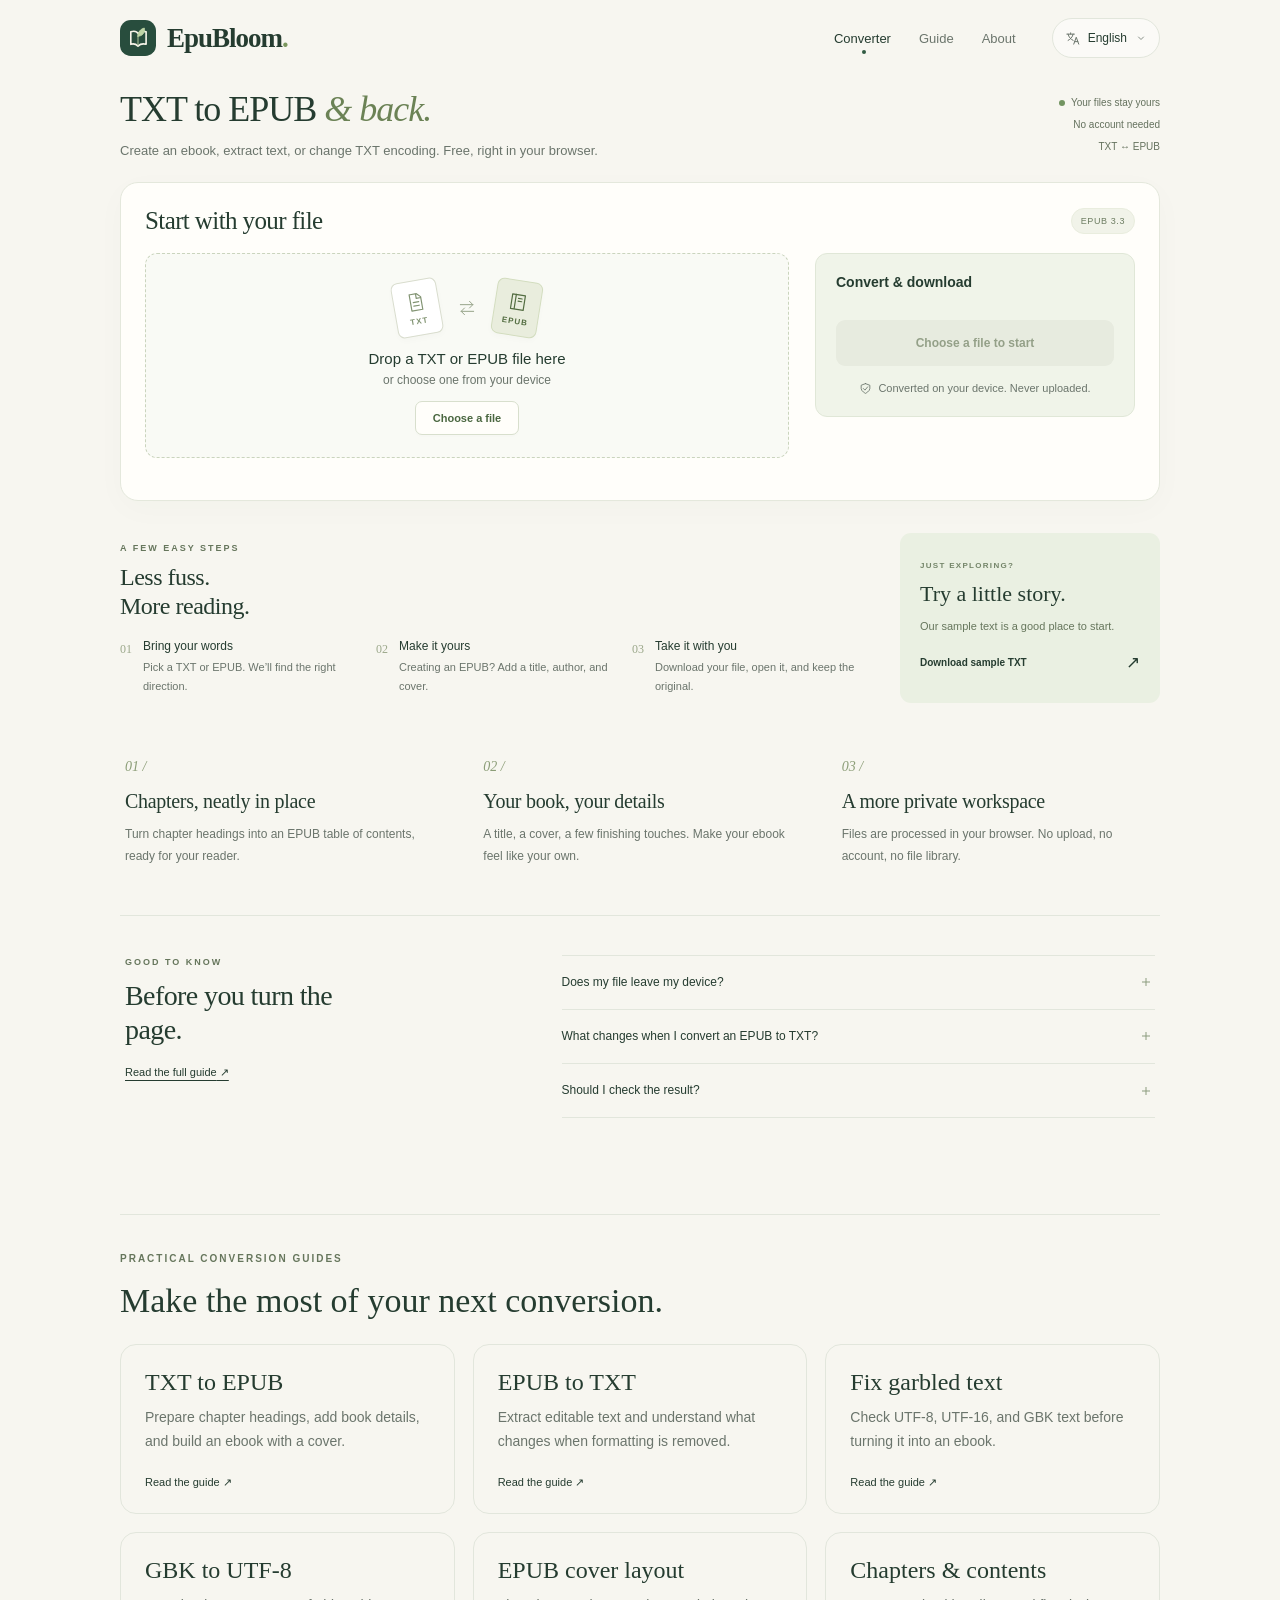
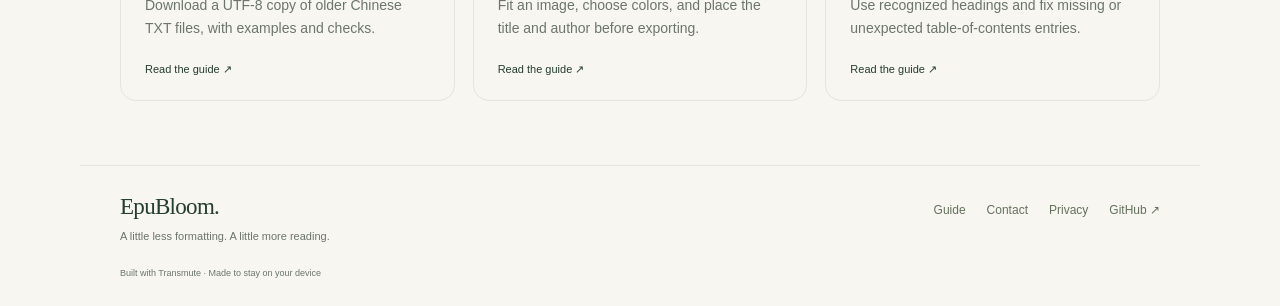
==== index.html @ 6742fd6e "Prioritize homepage converter and keep export actions visible" ====
<!DOCTYPE html>
<html lang="en">
<head>
<meta charset="UTF-8"><meta name="viewport" content="width=device-width, initial-scale=1.0">
<title data-i18n="home.title">Free TXT to EPUB & EPUB to TXT Converter | EpuBloom</title>
<meta name="description" data-i18n-content="home.description" content="Convert TXT to EPUB with a cover and table of contents, or extract EPUB to TXT. Free online converter. Your book files are processed in your browser.">
<!-- site-metadata -->
<link rel="icon" type="image/svg+xml" href="favicon.svg"><link rel="stylesheet" href="site.css">

<script type="module" src="converter.js"></script>
</head><body class="converter-page">
<a class="skip-link" href="#main" data-i18n="skip">Skip to content</a>
<header class="site-header shell">
  <a class="brand" href="index.html" aria-label="EpuBloom home" data-i18n-label="brand.home"><img src="favicon.svg" width="36" height="36" alt=""><span>EpuBloom<span class="brand-dot">.</span></span></a>
  <nav class="main-nav" aria-label="Main navigation" data-i18n-label="nav.label"><a href="index.html" aria-current="page"><span data-i18n="nav.converter" >Converter</span></a><a href="guide.html"><span data-i18n="nav.guide" >Guide</span></a><a href="about.html"><span data-i18n="nav.about" >About</span></a></nav>
  <div class="language-control">
    <button class="language-trigger" id="languageSelect" type="button" aria-label="Website language" data-i18n-label="language.label" aria-haspopup="menu" aria-expanded="false" aria-controls="languageMenu" disabled>
      <svg viewBox="0 0 24 24" aria-hidden="true"><path d="M3 5h12M9 3v2M5 5c1 5 4 8 8 10M13 5c-1 5-4 8-8 10M14 21l4-11 4 11M15.5 17h5"/></svg>
      <span data-language-current>English</span><svg class="language-chevron" viewBox="0 0 24 24" aria-hidden="true"><path d="m7 10 5 5 5-5"/></svg>
    </button>
    <div class="language-menu" id="languageMenu" role="menu" aria-label="Website language" data-i18n-label="language.label" hidden>
      <button class="language-option" type="button" role="menuitemradio" aria-checked="true" data-language-option="en" lang="en" tabindex="-1">English<svg viewBox="0 0 24 24" aria-hidden="true"><path d="m5 12 4 4 10-10"/></svg></button>
      <button class="language-option" type="button" role="menuitemradio" aria-checked="false" data-language-option="zh" lang="zh-CN" tabindex="-1">简体中文<svg viewBox="0 0 24 24" aria-hidden="true"><path d="m5 12 4 4 10-10"/></svg></button>
    </div>
  </div>
</header>
<main id="main" class="shell">
<section class="hero" aria-labelledby="hero-title">
  <div class="hero-copy"><p data-i18n="hero.eyebrow" class="eyebrow">FREE ONLINE TXT & EPUB CONVERTER</p>
  <h1 data-i18n-html="hero.title" id="hero-title">TXT to EPUB <em>&amp; back.</em></h1>
  <p data-i18n="hero.description" class="hero-description">Create an ebook, extract text, or change TXT encoding. Free, right in your browser.</p>
  <div class="hero-facts"><span><i class="privacy-dot"></i><span data-i18n="hero.private" >Your files stay yours</span></span><span><span data-i18n="hero.signup" >No account needed</span></span><span>TXT ↔ EPUB</span></div></div>

</section>
<section id="converter" class="workspace" aria-label="File converter" data-i18n-label="section.converter">
  <div class="converter-card">
    <div class="card-heading"><div><p data-i18n="converter.eyebrow" class="eyebrow">THE CONVERTER</p><h2 data-i18n="converter.title" >Start with your file</h2></div><span class="version-badge">EPUB 3.3</span></div>
    <div class="converter-file">
    <div class="dropzone" id="dropzone" role="button" tabindex="0" aria-label="Choose a TXT or EPUB file" data-i18n-label="upload.label">
      <div class="file-illustration" aria-hidden="true"><span class="format-sheet txt-sheet"><svg viewBox="0 0 24 24"><path d="M7 3h7l4 4v14H6V3h1Zm6 0v5h5M9 12h6M9 16h6"/></svg><b>TXT</b></span><svg class="swap-icon" viewBox="0 0 24 24"><path d="M4 8h15m-4-4 4 4-4 4M20 16H5m4 4-4-4 4-4"/></svg><span class="format-sheet epub-sheet"><svg viewBox="0 0 24 24"><path d="M5 4h14v16H5V4Zm4 0v16M12 8h4M12 11h4"/></svg><b>EPUB</b></span></div>
      <p data-i18n="upload.title" class="drop-title">Drop a TXT or EPUB file here</p>
      <p data-i18n="upload.or" class="drop-hint">or choose one from your device</p>
      <span data-i18n="upload.browse" class="browse-button">Choose a file</span>
      <input type="file" id="fileInput" accept=".txt,.epub" tabindex="-1" aria-label="Choose a TXT or EPUB file" data-i18n-label="upload.label">
    </div>
    <div class="file-row" id="fileRow" style="display:none"><span class="file-check" aria-hidden="true">✓</span><span class="name" id="fileName"></span><span class="badge" id="fileFormat"></span><button class="remove" id="fileRemove" type="button" aria-label="Remove selected file" data-i18n-label="file.remove">×</button></div>
    </div>
    <section class="converter-actions" aria-labelledby="export-heading">
      <h3 id="export-heading" data-i18n="converter.export">Convert &amp; download</h3>
    <div class="export-name" id="exportNameRow" hidden><label for="exportName" data-i18n="export.name">Export filename</label><div class="export-name-field"><input id="exportName" type="text" maxlength="180" spellcheck="false" aria-describedby="exportNameHint"><span id="exportExtension">.epub</span></div><p id="exportNameHint" role="status"></p></div>
    <button class="btn btn-primary" id="convertBtn" data-i18n="action.choose" type="button" disabled>Choose a file to start</button>
    <button class="btn btn-download" id="downloadBtn" data-i18n="action.download" type="button">Download your file</button>
    <div class="encoding-actions" id="encodingActions" hidden>
      <p class="encoding-source"><span data-i18n="encoding.current">Current TXT encoding</span><strong id="sourceEncoding" role="status">—</strong></p>
      <div class="encoding-row"><span id="encodingLabel" data-i18n="encoding.target">Convert to</span><div class="encoding-control">
        <button class="language-trigger encoding-trigger" id="encodingSelect" type="button" aria-labelledby="encodingLabel targetEncoding" aria-haspopup="menu" aria-expanded="false" aria-controls="encodingMenu"><span id="targetEncoding">UTF-8</span><svg class="language-chevron" viewBox="0 0 24 24" aria-hidden="true"><path d="m7 10 5 5 5-5"/></svg></button>
        <div class="language-menu encoding-menu" id="encodingMenu" role="menu" aria-labelledby="encodingLabel" hidden><button class="language-option" type="button" role="menuitemradio" aria-checked="true" data-encoding-option="utf-8" tabindex="-1">UTF-8<svg viewBox="0 0 24 24" aria-hidden="true"><path d="m5 12 4 4 10-10"/></svg></button><button class="language-option" type="button" role="menuitemradio" aria-checked="false" data-encoding-option="gbk" tabindex="-1">GBK<svg viewBox="0 0 24 24" aria-hidden="true"><path d="m5 12 4 4 10-10"/></svg></button><button class="language-option" type="button" role="menuitemradio" aria-checked="false" data-encoding-option="gb18030" tabindex="-1">GB18030<svg viewBox="0 0 24 24" aria-hidden="true"><path d="m5 12 4 4 10-10"/></svg></button><button class="language-option" type="button" role="menuitemradio" aria-checked="false" data-encoding-option="utf-16le" tabindex="-1">UTF-16 LE<svg viewBox="0 0 24 24" aria-hidden="true"><path d="m5 12 4 4 10-10"/></svg></button><button class="language-option" type="button" role="menuitemradio" aria-checked="false" data-encoding-option="utf-16be" tabindex="-1">UTF-16 BE<svg viewBox="0 0 24 24" aria-hidden="true"><path d="m5 12 4 4 10-10"/></svg></button></div>
      </div></div>
      <button class="btn btn-encoding" id="encodingBtn" data-i18n="action.encoding" type="button" aria-describedby="encodingHint">Convert encoding</button><p class="encoding-hint" id="encodingHint" data-i18n="encoding.hint">Download a separate TXT copy. The original stays unchanged.</p>
    </div>
    <div class="status" id="status" role="status" aria-live="polite"></div>
    <div class="local-note"><svg viewBox="0 0 24 24" aria-hidden="true"><path d="M12 3 4 6v6c0 5 8 9 8 9s8-4 8-9V6l-8-3Zm-4 9 3 3 5-6"/></svg><span data-i18n="converter.private" >Converted on your device. Never uploaded.</span></div>
    <noscript><p>This converter needs JavaScript and WebAssembly. Please enable JavaScript to convert a file.</p></noscript>
    </section>
    <div class="converter-options" id="converterOptions" hidden>
    <div class="cover-row" id="coverRow" style="display:none">
      <button type="button" class="cover-preview" id="coverPreview" disabled aria-label="Enlarge and edit cover" data-i18n-label="cover.enlarge"><svg id="coverPlaceholder" viewBox="0 0 48 64" aria-hidden="true"><path d="M10 5h25l5 5v49H8V5h2Zm3 0v54M19 20h14M19 26h10M26 48V36m0 7c-7 0-10-5-10-10 7 0 10 4 10 10Zm0-5c0-7 4-11 10-11 0 6-4 11-10 11Z"/></svg><img id="coverImage" alt="Cover preview" data-i18n-alt="cover.preview" hidden><span class="cover-zoom" aria-hidden="true"><svg viewBox="0 0 24 24"><circle cx="10" cy="10" r="6"/><path d="m15 15 5 5M10 7v6M7 10h6"/></svg></span></button>
      <div class="cover-content"><p class="cover-heading"><span data-i18n="cover.title">Book cover</span><span class="cover-optional" data-i18n="metadata.optional">Optional</span></p><p class="cover-hint" data-i18n="cover.hint">Preview your cover, automatically fitted to a 2:3 book format.</p><p class="cover-dimensions" id="coverDimensions" role="status" hidden></p>
        <div class="cover-fit" id="coverFit" role="group" aria-label="Cover image fit" data-i18n-label="cover.fit" hidden><button type="button" data-cover-fit="contain" aria-pressed="true" data-i18n="cover.contain">Keep full image</button><button type="button" data-cover-fit="crop" aria-pressed="false" data-i18n="cover.crop">Fill cover</button></div>
        <div class="cover-text-options" id="coverTextOptions" hidden><label class="cover-text-toggle"><input type="checkbox" id="coverTextToggle"><span data-i18n="cover.addText">Add book title and author</span></label><p class="cover-text-hint" data-i18n="cover.textHint">Edit Book details below; click the cover to move and resize text.</p><div class="cover-color-row" id="coverColorRow" hidden><span data-i18n="cover.textColor">Text color</span><div class="color-picker" id="coverInlineColor"><button type="button" class="color-trigger" aria-label="Choose text color" data-i18n-label="cover.chooseColor" aria-expanded="false" aria-controls="coverInlinePalette"><span class="color-dot"></span><span data-i18n="cover.chooseColor">Choose color</span><svg viewBox="0 0 24 24" aria-hidden="true"><path d="m7 10 5 5 5-5"/></svg></button><div class="color-palette" id="coverInlinePalette" hidden><div class="color-swatches"></div><label for="coverInlineHex" data-i18n="cover.hexColor">Custom color</label><input id="coverInlineHex" type="text" maxlength="7" spellcheck="false" placeholder="#FFFFFF" aria-describedby="coverInlineHexHint"><small id="coverInlineHexHint" data-i18n="cover.hexHint">#RRGGBB</small></div></div></div></div>
        <div class="cover-actions"><button class="cover-zone" id="coverZone" type="button" aria-label="Choose a cover image" data-i18n-label="cover.label"><svg viewBox="0 0 24 24" aria-hidden="true"><path d="M12 4v16M4 12h16"/></svg><span id="coverChooseLabel">Choose image</span></button><button class="cover-remove" id="coverRemove" type="button" data-i18n="cover.remove" hidden>Remove cover image</button></div>
        <input type="file" id="coverInput" accept="image/*" hidden aria-label="Choose a cover image" data-i18n-label="cover.label">
      </div>
    </div>
    <div class="meta-section" id="metaSection" style="display:none"><button class="meta-header" id="metaToggle" type="button" aria-expanded="false" aria-controls="metaBody"><span class="meta-title"><span data-i18n="metadata.title" >Book details</span><small><span data-i18n="metadata.optional" >Optional</span></small></span><svg class="arrow" viewBox="0 0 24 24" aria-hidden="true"><path d="m7 10 5 5 5-5"/></svg></button><div class="disclosure-panel" id="metaBody" hidden inert><div class="meta-body meta-grid"><div class="meta-row full"><label for="metaTitle" data-i18n="field.title">Book title</label><input type="text" id="metaTitle" placeholder="Detected when available" data-i18n-placeholder="placeholder.title"></div><div class="meta-row "><label for="metaAuthor" data-i18n="field.author">Author</label><input type="text" id="metaAuthor" placeholder="Author name" data-i18n-placeholder="placeholder.author"></div><div class="meta-row "><label for="metaLang" data-i18n="field.language">Book language</label><input type="text" id="metaLang" placeholder="en, zh, fr…" data-i18n-placeholder="placeholder.language" value="en" aria-describedby="book-language-hint"></div><div class="meta-row "><label for="metaPublisher" data-i18n="field.publisher">Publisher</label><input type="text" id="metaPublisher" placeholder="Optional" data-i18n-placeholder="placeholder.publisher"></div><div class="meta-row "><label for="metaDate" data-i18n="field.date">Publication date</label><input type="text" id="metaDate" placeholder="YYYY-MM-DD" data-i18n-placeholder="placeholder.date"></div><div class="meta-row "><label for="metaIdentifier" data-i18n="field.identifier">Identifier</label><input type="text" id="metaIdentifier" placeholder="ISBN or your own identifier" data-i18n-placeholder="placeholder.identifier"></div><div class="meta-row "><label for="metaRights" data-i18n="field.rights">Rights</label><input type="text" id="metaRights" placeholder="Copyright statement" data-i18n-placeholder="placeholder.rights"></div><div class="meta-row full"><label for="metaDesc" data-i18n="field.description">Description</label><textarea id="metaDesc" rows="3" placeholder="A few words about this book" data-i18n-placeholder="placeholder.description"></textarea></div><div class="meta-row full"><label for="metaSubjects" data-i18n="field.subjects">Subjects</label><input type="text" id="metaSubjects" placeholder="Fiction, travel, notes…" data-i18n-placeholder="placeholder.subjects"></div><p data-i18n="metadata.languageHint" id="book-language-hint" class="field-hint full">Book language describes the text, independently of the website language.</p></div></div></div>
    </div>
  </div>
  <aside class="workspace-aside"><section class="steps-card"><p data-i18n="steps.eyebrow" class="eyebrow">A FEW EASY STEPS</p><h2 data-i18n="steps.title" >Less fuss.<br>More reading.</h2>
    <ol><li><span class="step-number">01</span><div><h3 data-i18n="steps.one.title" >Bring your words</h3><p data-i18n="steps.one.body" >Pick a TXT or EPUB. We’ll find the right direction.</p></div></li><li><span class="step-number">02</span><div><h3 data-i18n="steps.two.title" >Make it yours</h3><p data-i18n="steps.two.body" >Creating an EPUB? Add a title, author, and cover.</p></div></li><li><span class="step-number">03</span><div><h3 data-i18n="steps.three.title" >Take it with you</h3><p data-i18n="steps.three.body" >Download your file, open it, and keep the original.</p></div></li></ol>
  </section><section class="sample-card"><span class="sample-label"><span data-i18n="sample.eyebrow" >JUST EXPLORING?</span></span><h3 data-i18n="sample.title" >Try a little story.</h3><p data-i18n-html="sample.body" >Our sample text is a good place to start.</p><a href="examples/sample-en.txt" download data-sample-link><span data-i18n="sample.download" >Download sample TXT</span><span aria-hidden="true">↗</span></a></section></aside>
</section>
<section class="benefits" aria-label="Features" data-i18n-label="section.features">
  <article><span class="benefit-icon" aria-hidden="true">01 /</span><h3 data-i18n="feature.chapters.title" >Chapters, neatly in place</h3><p data-i18n-html="feature.chapters.body" >Turn chapter headings into an EPUB table of contents, ready for your reader.</p></article>
  <article><span class="benefit-icon" aria-hidden="true">02 /</span><h3 data-i18n="feature.details.title" >Your book, your details</h3><p data-i18n-html="feature.details.body" >A title, a cover, a few finishing touches. Make your ebook feel like your own.</p></article>
  <article><span class="benefit-icon" aria-hidden="true">03 /</span><h3 data-i18n="feature.privacy.title" >A more private workspace</h3><p data-i18n-html="feature.privacy.body" >Files are processed in your browser. No upload, no account, no file library.</p></article>
</section>
<section class="home-faq"><div><p data-i18n="faq.eyebrow" class="eyebrow">GOOD TO KNOW</p><h2 data-i18n="faq.title" >Before you turn the page.</h2><a class="text-link" href="guide.html"><span data-i18n="faq.guide" >Read the full guide</span> ↗</a></div><div class="faq-list"><details><summary><span data-i18n="faq.upload.question" >Does my file leave my device?</span></summary><p data-i18n-html="faq.upload.answer" >No. Your text, ebook, and cover are read and converted in your browser. The site still needs a connection to load its pages and converter.</p></details><details><summary><span data-i18n="faq.epub.question" >What changes when I convert an EPUB to TXT?</span></summary><p data-i18n-html="faq.epub.answer" >You get the readable text. Images, fonts, links, and page layouts aren’t preserved. Image-only and DRM-protected books aren’t supported.</p></details><details><summary><span data-i18n="faq.check.question" >Should I check the result?</span></summary><p data-i18n-html="faq.check.answer" >Yes. Open the result in your text editor or ebook reader, check the chapter order and content, and keep your original file.</p></details></div></section>
<section class="conversion-guides" aria-labelledby="guides-title"><p class="eyebrow" data-i18n="guides.eyebrow">PRACTICAL CONVERSION GUIDES</p><h2 id="guides-title" data-i18n="guides.title">Make the most of your next conversion.</h2><div class="guide-cards"><a class="guide-card" href="txt-to-epub.html"><h3 data-i18n="guides.txt.title">TXT to EPUB</h3><p data-i18n="guides.txt.body">Prepare chapter headings, add book details, and build an ebook with a cover.</p><span class="text-link" data-i18n="guides.read">Read the guide ↗</span></a><a class="guide-card" href="epub-to-txt.html"><h3 data-i18n="guides.epub.title">EPUB to TXT</h3><p data-i18n="guides.epub.body">Extract editable text and understand what changes when formatting is removed.</p><span class="text-link" data-i18n="guides.read">Read the guide ↗</span></a><a class="guide-card" href="fix-text-encoding.html"><h3 data-i18n="guides.encoding.title">Fix garbled text</h3><p data-i18n="guides.encoding.body">Check UTF-8, UTF-16, and GBK text before turning it into an ebook.</p><span class="text-link" data-i18n="guides.read">Read the guide ↗</span></a><a class="guide-card" href="gbk-to-utf8.html"><h3 data-i18n="guides.gbk.title">GBK to UTF-8</h3><p data-i18n="guides.gbk.body">Download a UTF-8 copy of older Chinese TXT files, with examples and checks.</p><span class="text-link" data-i18n="guides.read">Read the guide ↗</span></a><a class="guide-card" href="epub-cover.html"><h3 data-i18n="guides.coverGuide.title">EPUB cover layout</h3><p data-i18n="guides.coverGuide.body">Fit an image, choose colors, and place the title and author before exporting.</p><span class="text-link" data-i18n="guides.read">Read the guide ↗</span></a><a class="guide-card" href="txt-chapters.html"><h3 data-i18n="guides.chapters.title">Chapters & contents</h3><p data-i18n="guides.chapters.body">Use recognized headings and fix missing or unexpected table-of-contents entries.</p><span class="text-link" data-i18n="guides.read">Read the guide ↗</span></a></div></section>
</main><footer class="site-footer shell"><div><a class="footer-brand" href="index.html">EpuBloom.</a><p data-i18n="footer.tagline" >A little less formatting. A little more reading.</p></div><nav aria-label="Footer navigation" data-i18n-label="nav.footer"><a href="guide.html"><span data-i18n="nav.guide" >Guide</span></a><a href="contact.html"><span data-i18n="nav.contact" >Contact</span></a><a href="privacy.html"><span data-i18n="nav.privacy" >Privacy</span></a><a href="https://github.com/ficbase/transmute-web">GitHub ↗</a></nav><p class="footer-credit"><span data-i18n="footer.powered" >Built with</span> <a href="https://github.com/ficbase/transmute">Transmute</a> · <span data-i18n="footer.local" >Made to stay on your device</span></p></footer>
<dialog id="coverEditor" class="cover-editor" aria-labelledby="coverEditorTitle" aria-describedby="coverEditorHint">
  <div class="cover-editor-shell">
    <header class="cover-editor-header"><div><h2 id="coverEditorTitle" data-i18n="cover.editorTitle">Cover preview &amp; layout</h2><p id="coverEditorHint"></p></div><button type="button" class="cover-editor-close" id="coverEditorClose" aria-label="Close preview" data-i18n-label="cover.close">×</button></header>
    <div class="cover-editor-layout">
      <div class="cover-editor-preview"><div id="coverEditorStage" class="cover-editor-stage"><canvas id="coverEditorCanvas" width="1200" height="1800" role="img" aria-label="Cover preview" data-i18n-label="cover.preview"></canvas>
        <div class="cover-text-box" data-text-box="title" hidden><button type="button" class="cover-text-hit" aria-label="Move book title. Use arrow keys for precise adjustment." data-i18n-label="cover.moveTitle"></button><button type="button" class="cover-text-resize" aria-label="Resize book title. Use arrow keys to adjust size." data-i18n-label="cover.resizeTitle"></button></div>
        <div class="cover-text-box" data-text-box="author" hidden><button type="button" class="cover-text-hit" aria-label="Move author name. Use arrow keys for precise adjustment." data-i18n-label="cover.moveAuthor"></button><button type="button" class="cover-text-resize" aria-label="Resize author name. Use arrow keys to adjust size." data-i18n-label="cover.resizeAuthor"></button></div>
      </div></div>
      <aside id="coverEditorTools" class="cover-editor-tools">
        <p class="cover-editor-label" data-i18n="cover.editText">Edit text</p><div class="cover-editor-tabs" role="group" aria-label="Select text" data-i18n-label="cover.editText"><button type="button" data-cover-part="title" aria-pressed="true" data-i18n="field.title">Book title</button><button type="button" data-cover-part="author" aria-pressed="false" data-i18n="field.author">Author</button></div>
        <p class="cover-editor-empty" id="coverEditorEmpty" data-i18n="cover.emptyText">Add a title or author in Book details to start arranging text.</p>
        <label class="cover-editor-label" for="coverFontSize"><span data-i18n="cover.fontSize">Text size</span><output id="coverFontValue" for="coverFontSize">84</output></label><input type="range" id="coverFontSize" min="16" max="180" step="1" value="84">
        <p class="cover-editor-label" data-i18n="cover.textColor">Text color</p><div class="color-picker" id="coverEditorColor"><button type="button" class="color-trigger" aria-label="Choose text color" data-i18n-label="cover.chooseColor" aria-expanded="false" aria-controls="coverEditorPalette"><span class="color-dot"></span><span data-i18n="cover.chooseColor">Choose color</span><svg viewBox="0 0 24 24" aria-hidden="true"><path d="m7 10 5 5 5-5"/></svg></button><div class="color-palette" id="coverEditorPalette" hidden><div class="color-swatches"></div><label for="coverEditorHex" data-i18n="cover.hexColor">Custom color</label><input id="coverEditorHex" type="text" maxlength="7" spellcheck="false" placeholder="#FFFFFF" aria-describedby="coverEditorHexHint"><small id="coverEditorHexHint" data-i18n="cover.hexHint">#RRGGBB</small></div></div>
        <button type="button" class="cover-editor-reset" id="coverEditorReset" data-i18n="cover.resetLayout">Reset layout &amp; colors</button><p class="cover-editor-help" data-i18n="cover.editorHelp">Drag text to move it; drag its corner to resize. Changes are saved automatically.</p>
      </aside>
    </div><footer class="cover-editor-footer"><button type="button" id="coverEditorDone" class="cover-editor-done" data-i18n="cover.done">Done</button></footer>
  </div>
</dialog>
</body></html>
---- site.css ----
:root {
  color-scheme:light;
  --paper:#f7f6f0;
  --ink:#253c30;
  --muted:#6b756c;
  --green:#315b43;
  --line:#e2e6dc;
  --accent:#e6eddf;
  --white:#fffefa;
  --serif:Georgia,'Times New Roman','Songti SC',serif;
  --sans:-apple-system,BlinkMacSystemFont,'Segoe UI',Roboto,'Noto Sans',sans-serif;
}

*,*::before,*::after {
  box-sizing:border-box;
}

body {
  margin:0;
  background:var(--paper);
  color:var(--ink);
  font-family:var(--sans);
  font-size:15px;
  -webkit-font-smoothing:antialiased;
}

button,input,select,textarea {
  font:inherit;
}

button,a,input,select,textarea,[tabindex] {
  -webkit-tap-highlight-color:transparent;
}

a {
  color:inherit;
  text-underline-offset:4px;
}

button {
  cursor:pointer;
}

button:disabled {
  cursor:not-allowed;
}

button,input,textarea,select {
  max-width:100%;
}

button:focus-visible,a:focus-visible,input:focus-visible,select:focus-visible,textarea:focus-visible,[tabindex]:focus-visible,summary:focus-visible {
  outline:3px solid #7c9e65;
  outline-offset:4px;
}

svg {
  fill:none;
  stroke:currentColor;
  stroke-width:1.6;
  stroke-linecap:round;
  stroke-linejoin:round;
}

.shell {
  max-width:1120px;
  margin-inline:auto;
  padding-inline:40px;
}

.skip-link {
  position:absolute;
  left:20px;
  top:-80px;
  z-index:10;
  background:var(--green);
  color:white;
  padding:14px;
  border-radius:8px;
}

.skip-link:focus {
  top:12px;
}

.site-header {
  display:flex;
  align-items:center;
  min-height:106px;
  gap:36px;
}

.brand {
  display:flex;
  align-items:center;
  gap:11px;
  text-decoration:none;
  font-family:var(--serif);
  font-size:27px;
  letter-spacing:-1px;
  font-weight:600;
  white-space:nowrap;
}

.brand img {
  display:block;
}

.brand-dot {
  color:#7a965d;
}

.main-nav {
  display:flex;
  gap:28px;
  margin-left:auto;
  align-items:center;
}

.main-nav a {
  text-decoration:none;
  color:var(--muted);
  font-size:13px;
  font-weight:500;
  padding-block:8px;
  position:relative;
}

.main-nav a:hover,.main-nav a[aria-current] {
  color:var(--ink);
}

.main-nav a[aria-current]::after {
  content:'';
  position:absolute;
  bottom:0;
  left:50%;
  width:4px;
  height:4px;
  background:var(--green);
  border-radius:50%;
}

.language-control {
  position:relative;
  flex-shrink:0;
}

.language-trigger {
  display:flex;
  align-items:center;
  gap:8px;
  border:1px solid var(--line);
  border-radius:24px;
  padding:10px 12px;
  background:#ffffff70;
  color:var(--ink);
  font-size:12px;
  min-height:40px;
  transition:background .15s,border-color .15s,box-shadow .15s;
}

.language-trigger:hover,.language-trigger[aria-expanded="true"] {
  background:var(--white);
  border-color:#b8c7ad;
  box-shadow:0 2px 8px #253c3008;
}

.language-control svg {
  width:15px;
  height:15px;
  flex-shrink:0;
  color:var(--muted);
}

.language-trigger .language-chevron {
  width:12px;
  height:12px;
  transition:transform .15s;
}

.language-trigger[aria-expanded="true"] .language-chevron {
  transform:rotate(180deg);
}

.language-menu {
  position:absolute;
  top:calc(100% + 8px);
  right:0;
  z-index:20;
  width:184px;
  padding:6px;
  background:var(--white);
  border:1px solid var(--line);
  border-radius:16px;
  box-shadow:0 12px 36px #253c3018,0 2px 8px #253c3008;
}

.language-menu[hidden] {
  display:none;
}

.language-option {
  display:flex;
  align-items:center;
  gap:10px;
  width:100%;
  min-height:44px;
  padding:10px;
  border:0;
  border-radius:10px;
  background:transparent;
  color:var(--ink);
  font-size:13px;
  text-align:left;
}

.language-option:hover,.language-option:focus-visible {
  background:#eff2e9;
}

.language-option[aria-checked="true"] {
  background:var(--accent);
  color:var(--green);
  font-weight:600;
}

.language-option svg {
  width:15px;
  height:15px;
  flex-shrink:0;
  margin-left:auto;
  visibility:hidden;
}

.language-option[aria-checked="true"] svg {
  visibility:visible;
}

.hero {
  display:grid;
  grid-template-columns:1.35fr 1fr;
  align-items:center;
  gap:40px;
  padding:50px 0 58px;
}

.eyebrow {
  font-size:10px;
  letter-spacing:2px;
  line-height:1.6;
  font-weight:700;
  color:#66765c;
  margin:0 0 15px;
}

.hero h1 {
  font-family:var(--serif);
  font-size:65px;
  line-height:1.04;
  font-weight:400;
  letter-spacing:-2.8px;
  margin:0;
  max-width:650px;
}

.hero h1 em {
  font-weight:400;
  color:#6b8255;
}

.hero-description {
  font-size:15px;
  line-height:1.85;
  max-width:470px;
  color:var(--muted);
  margin:22px 0;
}

.hero-facts {
  display:flex;
  flex-wrap:wrap;
  gap:9px 19px;
  align-items:center;
  font-size:10px;
  color:#727e6c;
  line-height:1.7;
}

.hero-facts>span {
  display:flex;
  align-items:center;
  gap:6px;
}

.privacy-dot {
  width:6px;
  height:6px;
  background:#729461;
  border-radius:50%;
}

.book-art {
  height:270px;
  position:relative;
  margin-right:8px;
  pointer-events:none;
  isolation:isolate;
}

.orbit {
  position:absolute;
  border:1px solid #e2e5d7;
  border-radius:50%;
  z-index:-2;
}

.orbit-one {
  width:280px;
  height:250px;
  left:35px;
  top:4px;
  transform:rotate(-22deg);
}

.orbit-two {
  width:240px;
  height:210px;
  left:55px;
  top:23px;
  transform:rotate(24deg);
}

.book-shadow {
  position:absolute;
  left:75px;
  top:227px;
  width:225px;
  height:30px;
  border-radius:50%;
  background:#4a5a3826;
  filter:blur(15px);
}

.back-book {
  position:absolute;
  left:126px;
  top:20px;
  width:150px;
  height:214px;
  background:#d7c8a4;
  border-radius:3px 10px 10px 3px;
  transform:rotate(16deg);
  box-shadow:5px 6px 0 #e8dfc8,6px 8px 0 #c8b994;
}

.back-book::before {
  content:'';
  position:absolute;
  inset:12px;
  border:1px solid #b3a37d;
}

.back-book span {
  position:absolute;
  width:60px;
  height:1px;
  background:#b5a37c;
  left:45px;
  top:40px;
}

.front-book {
  position:absolute;
  left:73px;
  top:1px;
  width:160px;
  height:232px;
  transform:rotate(-12deg);
  background:#3c5d49;
  border-radius:3px 9px 9px 3px;
  box-shadow:4px 5px 0 #eeecd8,5px 8px 0 #aab09b,7px 12px 20px #243f332b;
}

.book-spine {
  position:absolute;
  left:9px;
  top:0;
  bottom:0;
  width:1px;
  background:#ffffff12;
  box-shadow:2px 0 5px #0002;
}

.book-cover {
  text-align:center;
  padding:23px 13px 10px 22px;
  color:#eceacb;
}

.book-small {
  display:block;
  font-size:6px;
  letter-spacing:2px;
}

.book-title {
  display:block;
  font-family:var(--serif);
  font-size:26px;
  line-height:1.04;
  margin-top:13px;
  font-style:italic;
  font-weight:400;
}

.book-cover svg {
  width:64px;
  height:83px;
  margin:9px auto 4px;
  display:block;
  stroke:#d4dbb1;
  stroke-width:1.5;
}

.book-cover svg path:first-child {
  fill:#bccb8b38;
}

.book-edition {
  font-size:5px;
  letter-spacing:1.3px;
}

.art-caption {
  position:absolute;
  bottom:-5px;
  left:50px;
  right:0;
  text-align:center;
  font-family:var(--serif);
  font-size:12px;
  font-style:italic;
  color:#8b927d;
  transform:rotate(-4deg);
}

.workspace {
  display:grid;
  grid-template-columns:minmax(0,1fr) 272px;
  gap:26px;
  align-items:start;
}

.converter-card {
  background:var(--white);
  border:1px solid #e4e8dc;
  border-radius:18px;
  padding:28px;
  box-shadow:0 8px 32px #35452a06;
}

.card-heading {
  display:flex;
  align-items:center;
  justify-content:space-between;
  gap:15px;
  margin-bottom:24px;
}

.card-heading .eyebrow {
  font-size:9px;
  letter-spacing:1.8px;
  margin:0 0 6px;
}

.card-heading h2 {
  font-family:var(--serif);
  font-size:25px;
  font-weight:400;
  letter-spacing:-.6px;
  margin:0;
}

.version-badge {
  font-size:9px;
  white-space:nowrap;
  background:#f1f3e9;
  border:1px solid #e9edde;
  color:#6c7c61;
  border-radius:20px;
  padding:7px 9px;
  letter-spacing:.6px;
}

.dropzone {
  position:relative;
  background:#f9faf5;
  border:1.5px dashed #cad4bd;
  border-radius:12px;
  padding:30px 18px 26px;
  text-align:center;
  cursor:pointer;
  transition:background .18s,border-color .18s;
}

.dropzone:hover,.dropzone.drag {
  background:#eef3e7;
  border-color:#7c9a66;
}

.dropzone[aria-disabled=true],.cover-zone[aria-disabled=true] {
  cursor:wait;
}

.dropzone input,.cover-zone input {
  position:absolute;
  width:1px;
  height:1px;
  opacity:0;
  overflow:hidden;
  pointer-events:none;
}

.file-illustration {
  display:flex;
  align-items:center;
  justify-content:center;
  gap:17px;
  height:82px;
  margin-bottom:14px;
}

.format-sheet {
  display:flex;
  flex-direction:column;
  align-items:center;
  justify-content:center;
  gap:7px;
  width:54px;
  height:68px;
  border:1px solid #d9ddce;
  border-radius:7px;
  background:white;
  box-shadow:0 3px 6px #30402a05;
}

.format-sheet svg {
  width:22px;
  height:22px;
  stroke-width:1.3;
}

.format-sheet b {
  font-size:8px;
  font-weight:600;
  letter-spacing:1px;
}

.txt-sheet {
  transform:rotate(-10deg);
  color:#829473;
}

.epub-sheet {
  transform:rotate(9deg);
  background:#e9eddd;
  border-color:#d3ddbf;
  color:#536d41;
}

.swap-icon {
  width:20px;
  height:20px;
  color:#97a48a;
  stroke-width:1.2;
}

.drop-title {
  font-size:15px;
  font-weight:500;
  margin:0 0 6px;
}

.drop-hint {
  font-size:12px;
  color:var(--muted);
  margin:0 0 18px;
}

.browse-button {
  display:inline-block;
  font-size:11px;
  border:1px solid #d8dfcd;
  background:#fffefa;
  color:#4a6740;
  border-radius:7px;
  padding:10px 17px;
  font-weight:600;
  box-shadow:0 2px 2px #30402a03;
}

.file-row {
  display:flex;
  align-items:center;
  gap:10px;
  border:1px solid var(--line);
  background:#f3f6ec;
  border-radius:10px;
  padding:15px 13px;
  min-width:0;
}

.file-row .name {
  flex:1;
  min-width:0;
  overflow-wrap:anywhere;
  font-size:13px;
}

.file-check {
  border:1px solid #d0ddc4;
  width:26px;
  height:26px;
  display:grid;
  place-items:center;
  border-radius:50%;
  color:#5c7b47;
  flex-shrink:0;
}

.badge {
  padding:5px 7px;
  font-size:9px;
  letter-spacing:.7px;
  border-radius:4px;
  background:#dde8d3;
  color:#466136;
}

.remove {
  border:0;
  background:transparent;
  color:#7b8872;
  padding:0 5px;
  font-size:23px;
  line-height:1.2;
  border-radius:3px;
}

.remove:hover {
  color:#9f4e3b;
}

.cover-row {
  margin-top:16px;
  grid-template-columns:94px minmax(0,1fr);
  gap:18px;
  padding:18px;
  border:1px solid var(--line);
  border-radius:14px;
  background:#fafbf6;
  align-items:center;
}

.cover-preview {
  position:relative;
  padding:0;
  border:0;
  width:100%;
  aspect-ratio:2 / 3;
  display:grid;
  place-items:center;
  overflow:hidden;
  border-radius:3px 8px 8px 3px;
  background:linear-gradient(145deg,#eaf0df,#dbe5d0);
  box-shadow:inset 3px 0 0 #315b4318,0 5px 12px #253c3012;
}

.cover-preview:not(:disabled) { cursor:zoom-in; }
.cover-zoom {
  position:absolute;
  right:5px;
  bottom:5px;
  display:grid;
  place-items:center;
  width:24px;
  height:24px;
  border-radius:50%;
  background:#fffffff0;
  color:var(--green);
  box-shadow:0 1px 5px #0002;
}
.cover-zoom svg { width:15px; height:15px; }
.cover-preview:disabled .cover-zoom { display:none; }

.cover-preview > svg {
  width:42px;
  height:56px;
  color:#819471;
  stroke-width:1.2;
}

.cover-preview img {
  display:block;
  width:100%;
  height:100%;
  object-fit:contain;
}

.cover-preview [hidden],.cover-fit[hidden] {
  display:none;
}

.cover-content {
  min-width:0;
}

.cover-heading {
  display:flex;
  flex-wrap:wrap;
  align-items:center;
  gap:8px;
  margin:0;
  font-size:13px;
  font-weight:600;
}

.cover-optional {
  font-size:10px;
  color:var(--muted);
  font-weight:400;
}

.cover-hint,.cover-dimensions {
  margin:6px 0 0;
  color:var(--muted);
  font-size:11px;
  line-height:1.6;
}

.cover-dimensions {
  font-size:10px;
}

.cover-actions {
  display:flex;
  flex-wrap:wrap;
  align-items:center;
  gap:10px;
  margin-top:12px;
}

.cover-zone {
  display:inline-flex;
  align-items:center;
  justify-content:center;
  gap:5px;
  border:1px solid #cbd7c1;
  border-radius:7px;
  padding:8px 10px;
  min-height:36px;
  background:var(--white);
  color:var(--green);
  font-size:11px;
  font-weight:500;
}

.cover-zone svg {
  width:13px;
  height:13px;
}

.cover-zone:hover:not(:disabled) {
  background:var(--accent);
}

.cover-zone:disabled,.cover-remove:disabled,.cover-fit button:disabled {
  opacity:.55;
}

.cover-remove {
  border:0;
  padding:6px 0;
  background:transparent;
  color:var(--muted);
  font-size:11px;
}

.cover-remove:hover:not(:disabled) {
  color:#9f4e3b;
}

.cover-fit {
  display:flex;
  flex-wrap:wrap;
  gap:3px;
  margin-top:10px;
  padding:3px;
  border:1px solid var(--line);
  border-radius:7px;
  width:fit-content;
}

.cover-fit button {
  border:0;
  padding:6px 8px;
  background:transparent;
  border-radius:4px;
  color:var(--muted);
  font-size:10px;
}

.cover-fit button[aria-pressed="true"] {
  background:#e2ebd8;
  color:var(--green);
}

.cover-text-options {
  margin-top:12px;
}

.cover-text-options[hidden],.export-name[hidden] {
  display:none;
}

.cover-text-toggle {
  display:flex;
  align-items:center;
  gap:8px;
  width:fit-content;
  color:var(--ink);
  font-size:11px;
  line-height:1.6;
  cursor:pointer;
}

.cover-text-toggle input {
  appearance:none;
  position:relative;
  flex-shrink:0;
  width:30px;
  height:18px;
  margin:0;
  border:1px solid #cbd7c1;
  border-radius:12px;
  background:#e5eadf;
  transition:background .2s,border-color .2s;
  cursor:inherit;
}

.cover-text-toggle input::before {
  content:"";
  position:absolute;
  top:2px;
  left:2px;
  width:12px;
  height:12px;
  border-radius:50%;
  background:white;
  box-shadow:0 1px 3px #253c3026;
  transition:transform .2s;
}

.cover-text-toggle input:checked {
  background:var(--green);
  border-color:var(--green);
}

.cover-text-toggle input:checked::before {
  transform:translateX(12px);
}

.cover-text-toggle input:disabled {
  opacity:.55;
  cursor:wait;
}

.cover-text-hint {
  margin:5px 0 0;
  color:var(--muted);
  font-size:10px;
  line-height:1.6;
}

.cover-color-row {
  display:flex;
  align-items:center;
  gap:8px;
  margin-top:10px;
  font-size:10px;
  color:var(--muted);
  flex-wrap:wrap;
}
.cover-color-row[hidden],.color-palette[hidden],.cover-text-box[hidden],.cover-editor-tools[hidden],.cover-editor-empty[hidden] { display:none; }
.color-picker { position:relative; }
.color-trigger {
  display:flex;
  align-items:center;
  gap:7px;
  border:1px solid #cbd7c1;
  border-radius:7px;
  padding:7px 9px;
  background:white;
  color:var(--ink);
  font-size:11px;
}
.color-trigger svg { width:14px; height:14px; margin-left:auto; }
.color-dot,.color-swatch { background:var(--swatch); border:1px solid #0003; border-radius:50%; }
.color-dot { display:block; width:17px; height:17px; flex-shrink:0; }
.color-palette {
  position:absolute;
  z-index:10;
  top:calc(100% + 6px);
  right:0;
  width:208px;
  padding:12px;
  border:1px solid var(--line);
  border-radius:10px;
  background:var(--white);
  box-shadow:0 8px 24px #20352724;
  color:var(--ink);
  text-align:left;
}
.color-swatches { display:grid; grid-template-columns:repeat(4,1fr); gap:8px; margin-bottom:12px; }
.color-swatch { width:28px; height:28px; justify-self:center; }
.color-swatch[aria-pressed=true] { outline:2px solid var(--green); outline-offset:2px; }
.color-palette label { display:block; margin-bottom:6px; font-size:11px; }
.color-palette input { width:100%; padding:8px; border:1px solid var(--line); border-radius:5px; font-size:13px; color:var(--ink); background:white; }
.color-palette input:invalid { border-color:#a34f43; }
.color-palette small { display:block; margin-top:5px; font-size:10px; color:var(--muted); }

body.cover-editor-open { overflow:hidden; }
.cover-editor {
  width:min(940px,calc(100vw - 32px));
  max-width:none;
  max-height:calc(100dvh - 32px);
  margin:auto;
  padding:0;
  border:1px solid var(--line);
  border-radius:18px;
  background:var(--white);
  color:var(--ink);
  box-shadow:0 24px 80px #10201b40;
}
.cover-editor::backdrop { background:#14261dcc; backdrop-filter:blur(5px); }
.cover-editor-shell { padding:22px; }
.cover-editor-header { display:flex; justify-content:space-between; align-items:flex-start; gap:18px; margin-bottom:18px; }
.cover-editor-header h2 { font-size:21px; font-family:var(--serif); font-weight:500; margin:0; }
.cover-editor-header p { margin:6px 0 0; color:var(--muted); font-size:12px; line-height:1.6; }
.cover-editor-close { border:1px solid var(--line); background:transparent; color:var(--ink); border-radius:50%; flex-shrink:0; width:32px; height:32px; font-size:24px; line-height:1; }
.cover-editor-layout { display:grid; grid-template-columns:minmax(0,1fr) 220px; gap:24px; align-items:start; }
.cover-editor.preview-only .cover-editor-layout { grid-template-columns:minmax(0,1fr); }
.cover-editor-preview { display:flex; justify-content:center; padding:18px; border-radius:12px; background:#e9ede4; min-width:0; }
.cover-editor-stage { position:relative; width:min(100%,calc((100dvh - 230px) * 2 / 3)); aspect-ratio:2 / 3; box-shadow:0 8px 28px #14261d30; touch-action:none; }
.cover-editor-stage canvas { display:block; width:100%; height:100%; }
.cover-text-box { position:absolute; }
.cover-text-hit { position:absolute; inset:0; width:100%; height:100%; padding:0; border:1px dashed #ffffffa6; background:transparent; cursor:move; touch-action:none; }
.cover-text-box.selected .cover-text-hit { border:2px solid #fff; box-shadow:0 0 0 1px #243e30aa; }
.cover-text-hit:focus-visible { outline:3px solid #c6e0b5; outline-offset:3px; }
.cover-text-resize { display:none; position:absolute; right:-7px; bottom:-7px; width:16px; height:16px; padding:0; border:2px solid #315b43; border-radius:3px; background:white; cursor:nwse-resize; touch-action:none; }
.cover-text-box.selected .cover-text-resize { display:block; }
.cover-editor-label { display:flex; align-items:center; justify-content:space-between; margin:20px 0 9px; font-size:12px; font-weight:500; }
.cover-editor-tools > .cover-editor-label:first-child { margin-top:0; }
.cover-editor-tabs { display:flex; gap:4px; padding:4px; border:1px solid var(--line); border-radius:8px; }
.cover-editor-tabs button { flex:1; padding:8px 4px; border:0; border-radius:5px; color:var(--muted); background:transparent; font-size:12px; }
.cover-editor-tabs button[aria-pressed=true] { background:#e2ebd8; color:var(--green); }
.cover-editor-tools input[type=range] { width:100%; accent-color:var(--green); cursor:ew-resize; }
.cover-editor-tools output { font-variant-numeric:tabular-nums; color:var(--muted); }
.cover-editor-tools .color-trigger { width:100%; }
.cover-editor-reset { width:100%; margin-top:24px; padding:10px; color:var(--green); border:1px solid #cbd7c1; border-radius:7px; background:transparent; font-size:12px; }
.cover-editor-help,.cover-editor-empty { font-size:11px; line-height:1.7; color:var(--muted); margin:12px 0 0; }
.cover-editor-footer { display:flex; justify-content:flex-end; margin-top:18px; }
.cover-editor-done { min-width:100px; padding:11px 20px; border:0; border-radius:8px; background:var(--green); color:white; font-size:12px; }
@media(max-width:680px) {
  .cover-editor { width:calc(100vw - 20px); max-height:calc(100dvh - 20px); border-radius:12px; }
  .cover-editor-shell { padding:14px; }
  .cover-editor-layout { grid-template-columns:minmax(0,1fr); gap:16px; }
  .cover-editor-preview { padding:14px; }
  .cover-editor-stage { width:min(100%,calc((100dvh - 200px) * .36)); min-width:150px; }
  .cover-editor-header h2 { font-size:18px; }
  .cover-editor-tools { display:grid; grid-template-columns:minmax(0,1fr) minmax(0,1fr); gap:10px 14px; align-items:center; }
  .cover-editor-tools > * { min-width:0; }
  .cover-editor-tools .cover-editor-label { margin:0; }
  .cover-editor-help,.cover-editor-empty { grid-column:1 / -1; }
  .cover-editor-tools .cover-editor-reset { margin:0; }
  .cover-editor-tools .color-picker { grid-column:2; }
  .color-palette input { font-size:16px; }
}

.export-name {
  margin-top:18px;
}

.export-name > label {
  display:block;
  margin-bottom:7px;
  color:#5d6d56;
  font-size:11px;
}

.export-name-field {
  display:flex;
  align-items:center;
  gap:8px;
  padding-right:11px;
  border:1px solid #dfe5d8;
  border-radius:7px;
  background:white;
}

.export-name-field:focus-within {
  outline:2px solid var(--green);
  outline-offset:2px;
}

.export-name-field input {
  width:100%;
  min-width:0;
  padding:11px;
  border:0;
  border-radius:7px;
  background:transparent;
  color:var(--ink);
  font-size:12px;
  outline:none;
}

.export-name-field span {
  flex-shrink:0;
  color:var(--muted);
  font-size:11px;
}

.export-name > p {
  margin:6px 0 0;
  color:var(--muted);
  font-size:10px;
  line-height:1.6;
  overflow-wrap:anywhere;
}

@media(max-width:380px) {
  .cover-row { grid-template-columns:68px minmax(0,1fr); gap:12px; padding:14px; }
}

.meta-section {
  margin-top:14px;
  border:1px solid var(--line);
  border-radius:9px;
  overflow:hidden;
}

.meta-header {
  width:100%;
  border:0;
  background:transparent;
  display:flex;
  align-items:center;
  justify-content:space-between;
  text-align:left;
  padding:15px;
  min-height:50px;
  line-height:20px;
  color:var(--ink);
  font-size:12px;
  font-weight:500;
}

.meta-title {
  display:inline-flex;
  align-items:center;
  gap:10px;
}

.meta-header:hover {
  background:#f7f8f0;
}

.meta-header small {
  font-size:10px;
  font-weight:400;
  color:var(--muted);
  line-height:20px;
}

.meta-header .arrow {
  display:block;
  width:16px;
  height:16px;
  flex-shrink:0;
  transition:transform .26s cubic-bezier(.2,.8,.2,1);
}

.meta-header[aria-expanded=true] .arrow {
  transform:rotate(180deg);
}

.disclosure-panel[hidden] {
  display:none;
}

.disclosure-content {
  display:flow-root;
}

.meta-body {
  padding:3px 15px 17px;
}

.meta-grid {
  display:grid;
  grid-template-columns:minmax(0,1fr) minmax(0,1fr);
  gap:15px;
}

.meta-row {
  min-width:0;
}

.full {
  grid-column:1/-1;
}

.meta-row label {
  display:block;
  font-size:11px;
  margin-bottom:7px;
  color:#5d6d56;
}

.meta-row input,.meta-row textarea {
  width:100%;
  background:white;
  border:1px solid #dfe5d8;
  border-radius:6px;
  padding:10px 11px;
  color:var(--ink);
  font-size:12px;
  outline-offset:1px;
}

.meta-row input::placeholder,.meta-row textarea::placeholder {
  color:#8d9686;
}

.meta-row textarea {
  resize:vertical;
  min-height:75px;
}

.field-hint {
  font-size:10px;
  color:var(--muted);
  line-height:1.6;
  margin:0;
}

.btn {
  width:100%;
  padding:15px 20px;
  margin-top:20px;
  border:1px solid transparent;
  border-radius:9px;
  font-size:12px;
  font-weight:600;
  transition:background .18s,box-shadow .18s;
}

.btn-primary {
  background:var(--green);
  color:white;
  box-shadow:0 3px 6px #315b4310;
}

.btn-primary:not(:disabled):hover {
  background:#254b36;
  box-shadow:0 4px 12px #315b4320;
}

.btn-primary:disabled {
  background:#e7ebdf;
  color:#94a088;
  box-shadow:none;
}

.btn-primary:not(:disabled)::after {
  content:' →';
  margin-left:10px;
}

.btn-download {
  display:none;
  background:#eaf1e2;
  color:#35592b;
  border-color:#d4e2c7;
  margin-top:10px;
}

.btn-download.show {
  display:block;
}

.btn-download:hover {
  background:#deeacf;
}

.encoding-actions[hidden] {
  display:none;
}

.encoding-actions {
  margin-top:14px;
  padding:16px;
  border:1px solid var(--line);
  border-radius:12px;
  background:#f7f8f2;
}

.encoding-source,.encoding-row {
  display:flex;
  align-items:center;
  justify-content:space-between;
  flex-wrap:wrap;
  gap:8px;
  font-size:12px;
}

.encoding-source {
  margin:0 0 12px;
  color:var(--muted);
}

.encoding-source strong {
  color:var(--ink);
  font-size:11px;
  font-weight:500;
}

.encoding-control {
  position:relative;
}

.encoding-trigger {
  min-width:132px;
  justify-content:space-between;
  border-radius:8px;
  background:var(--white);
}

.encoding-menu {
  top:auto;
  bottom:calc(100% + 8px);
}

.btn-encoding {
  margin-top:10px;
  background:var(--white);
  color:var(--green);
  border-color:#cbd7c1;
}

.btn-encoding:not(:disabled):hover {
  background:var(--accent);
}

.btn-encoding:disabled {
  opacity:.55;
}

.encoding-hint {
  margin:8px 0 0;
  font-size:10px;
  line-height:1.6;
  text-align:center;
  color:var(--muted);
}

.status {
  min-height:16px;
  margin-top:12px;
  text-align:center;
  font-size:11px;
  color:var(--muted);
  line-height:1.5;
  overflow-wrap:anywhere;
}

.status:empty {
  min-height:0;
  margin:0;
}

.status.success {
  color:#4e7542;
}

.status.error {
  color:#a14f3f;
}

.local-note {
  display:flex;
  align-items:center;
  justify-content:center;
  gap:6px;
  color:#8b9680;
  font-size:9px;
  margin-top:18px;
  line-height:1.5;
  text-align:center;
}

.local-note svg {
  width:13px;
  height:13px;
  flex-shrink:0;
}

.workspace-aside {
  padding-top:10px;
}

.steps-card {
  padding:8px 6px 22px 13px;
}

.steps-card .eyebrow {
  font-size:9px;
  margin-bottom:13px;
}

.steps-card h2 {
  font-family:var(--serif);
  font-size:29px;
  line-height:1.2;
  letter-spacing:-.5px;
  font-weight:400;
  margin:0 0 24px;
  max-width:180px;
}

.steps-card ol {
  list-style:none;
  padding:0;
  margin:0;
  display:grid;
  gap:22px;
}

.steps-card li {
  display:flex;
  gap:11px;
}

.step-number {
  font-family:var(--serif);
  font-size:12px;
  color:#9ca88b;
  padding-top:3px;
}

.steps-card h3 {
  font-size:12px;
  font-weight:500;
  margin:0 0 5px;
}

.steps-card li p {
  font-size:11px;
  color:var(--muted);
  line-height:1.7;
  margin:0;
}

.sample-card {
  padding:21px 20px;
  background:#eaf0e2;
  border-radius:11px;
  position:relative;
  overflow:hidden;
}

.sample-label {
  font-size:8px;
  letter-spacing:1.3px;
  font-weight:600;
  color:#748569;
}

.sample-card h3 {
  font-family:var(--serif);
  font-size:22px;
  font-weight:400;
  margin:10px 0;
}

.sample-card p {
  font-size:11px;
  line-height:1.7;
  color:#718167;
  margin:0 0 16px;
}

.sample-card a {
  display:flex;
  align-items:center;
  justify-content:space-between;
  font-size:10px;
  font-weight:600;
  text-decoration:none;
}

.sample-card a:hover {
  text-decoration:underline;
}

.sample-card a>span:last-child {
  font-size:17px;
  font-weight:400;
}

.benefits {
  display:grid;
  grid-template-columns:repeat(3,minmax(0,1fr));
  gap:45px;
  margin:54px 0 47px;
  padding:0 5px;
}

.benefit-icon {
  font-family:var(--serif);
  font-size:14px;
  font-style:italic;
  color:#8b9d77;
}

.benefits h3 {
  font-family:var(--serif);
  font-size:20px;
  line-height:1.3;
  letter-spacing:-.3px;
  font-weight:400;
  margin:13px 0 10px;
}

.benefits p {
  font-size:12px;
  line-height:1.8;
  color:var(--muted);
  margin:0;
}

.home-faq {
  border-top:1px solid var(--line);
  padding:39px 5px 44px;
  display:grid;
  grid-template-columns:.9fr 1.4fr;
  gap:55px;
}

.home-faq .eyebrow {
  font-size:9px;
  margin-bottom:10px;
}

.home-faq h2 {
  font-family:var(--serif);
  font-size:28px;
  line-height:1.2;
  font-weight:400;
  letter-spacing:-.6px;
  margin:0 0 16px;
  max-width:260px;
}

.text-link {
  font-size:11px;
  font-weight:500;
}

.faq-list details {
  border-bottom:1px solid var(--line);
}

.faq-list details:first-child {
  border-top:1px solid var(--line);
}

.faq-list summary {
  position:relative;
  list-style:none;
  padding:17px 25px 17px 0;
  font-size:12px;
  line-height:1.6;
  cursor:pointer;
}

.faq-list summary::-webkit-details-marker {
  display:none;
}

.faq-list summary::before,.faq-list summary::after {
  content:'';
  position:absolute;
  right:5px;
  top:50%;
  width:8px;
  height:1px;
  background:#8c9b7e;
  transform:translateY(-50%);
  transition:transform .26s cubic-bezier(.2,.8,.2,1);
}

.faq-list summary::before {
  transform:translateY(-50%) rotate(90deg);
}

.faq-list summary[aria-expanded=true]::before,
.faq-list details:not([data-animated-disclosure])[open] summary::before {
  transform:translateY(-50%) rotate(0);
}

.faq-list p {
  font-size:12px;
  line-height:1.8;
  color:var(--muted);
  margin:0 20px 18px 0;
}

.site-footer {
  border-top:1px solid var(--line);
  padding-top:28px;
  padding-bottom:25px;
  display:grid;
  grid-template-columns:1fr auto;
  gap:20px;
}

.footer-brand {
  font-family:var(--serif);
  font-size:23px;
  text-decoration:none;
  letter-spacing:-.7px;
}

.site-footer p {
  font-size:10px;
  color:#859079;
  margin:7px 0 0;
  line-height:1.7;
}

.site-footer nav {
  display:flex;
  align-items:start;
  gap:21px;
  padding-top:9px;
}

.site-footer nav a {
  font-size:10px;
  text-decoration:none;
  color:#737f69;
}

.site-footer nav a:hover {
  text-decoration:underline;
}

.site-footer .footer-credit {
  grid-column:1/-1;
  font-size:9px;
  color:#98a18d;
  margin:0;
}

.footer-credit a {
  color:inherit;
  text-decoration:none;
}

.document-shell {
  max-width:840px;
  padding-top:48px;
  padding-bottom:75px;
}

.document-heading {
  border-bottom:1px solid var(--line);
  padding-bottom:30px;
  margin-bottom:30px;
}

.document-heading h1 {
  font-family:var(--serif);
  font-size:48px;
  font-weight:400;
  line-height:1.15;
  letter-spacing:-1.5px;
  margin:0;
  max-width:660px;
}

.document-content {
  font-size:14px;
  line-height:1.9;
  color:#61705b;
}

.document-content h2 {
  font-family:var(--serif);
  font-size:27px;
  letter-spacing:-.4px;
  line-height:1.3;
  font-weight:400;
  color:var(--ink);
  margin:37px 0 15px;
}

.document-content h2:first-child {
  margin-top:0;
}

.document-content h3 {
  font-size:15px;
  font-weight:600;
  color:var(--ink);
  margin:30px 0 10px;
}

.document-content p {
  margin:12px 0;
}

.document-content ul,.document-content ol {
  padding-left:24px;
}

.document-content li {
  padding-left:5px;
  margin:12px 0;
}

.document-content a {
  color:#3e663b;
  text-decoration-color:#bccab1;
}

.document-content a:hover {
  text-decoration-color:#3e663b;
}

.document-content pre {
  padding:24px;
  background:#eaf0e2;
  border:1px solid #dfe7d5;
  border-radius:10px;
  white-space:pre-wrap;
  overflow-wrap:anywhere;
  font:12px/1.9 ui-monospace,SFMono-Regular,Consolas,monospace;
  color:#536b47;
  margin:22px 0;
}

.document-content .note {
  font-size:11px;
  color:#8a947e;
  margin-bottom:25px;
}

html[lang=zh-CN] .hero h1 {
  font-size:58px;
  line-height:1.22;
  letter-spacing:-1.5px;
}

html[lang=zh-CN] .hero h1 em {
  font-style:normal;
}

html[lang=zh-CN] .document-heading h1 {
  font-size:41px;
  line-height:1.4;
}

html[lang=zh-CN] .eyebrow {
  letter-spacing:1px;
}

html[lang=zh-CN] .steps-card h2 {
  font-size:25px;
  line-height:1.4;
}

@media(min-width:1400px) {
  .shell {
    max-width:1200px;
  }
  .hero {
    padding-top:65px;
    padding-bottom:70px;
  }
  .hero h1 {
    font-size:73px;
  }
  .book-art {
    margin-left:25px;
  }
  .workspace {
    grid-template-columns:minmax(0,1fr) 290px;
  }
  .document-shell {
    max-width:840px;
  }
}

@media(max-width:900px) {
  .shell {
    padding-inline:28px;
  }
  .site-header {
    gap:22px;
    min-height:90px;
  }
  .main-nav {
    gap:20px;
  }
  .hero {
    gap:15px;
    padding-top:35px;
    padding-bottom:42px;
  }
  .hero h1 {
    font-size:53px;
    letter-spacing:-2px;
  }
  .hero-description {
    font-size:14px;
  }
  .book-art {
    transform:scale(.87);
    transform-origin:center;
    min-width:280px;
    margin-right:-20px;
  }
  .workspace {
    grid-template-columns:minmax(0,1fr) 235px;
    gap:20px;
  }
  .converter-card {
    padding:22px;
  }
  .card-heading h2 {
    font-size:23px;
  }
  .benefits {
    gap:24px;
  }
  .benefits h3 {
    font-size:19px;
  }
  .home-faq {
    gap:30px;
  }
  html[lang=zh-CN] .hero h1 {
    font-size:45px;
  }
  .document-shell {
    padding-top:35px;
  }
}

@media(max-width:680px) {
  .shell {
    padding-inline:22px;
  }
  .site-header {
    min-height:84px;
    gap:12px;
    flex-wrap:wrap;
    padding-block:18px 8px;
  }
  .brand {
    font-size:25px;
    gap:8px;
  }
  .brand img {
    width:31px;
    height:31px;
  }
  .language-control {
    margin-left:auto;
  }
  .main-nav {
    order:3;
    flex-basis:100%;
    justify-content:center;
    margin:8px 0 0;
    gap:35px;
    padding-bottom:7px;
    border-bottom:1px solid var(--line);
  }
  .main-nav a {
    font-size:12px;
  }
  .hero {
    grid-template-columns:1fr;
    padding:31px 0 33px;
    gap:0;
    text-align:center;
  }
  .hero-copy {
    max-width:520px;
    margin:auto;
  }
  .hero h1 {
    font-size:53px;
    line-height:1.07;
    letter-spacing:-2px;
  }
  .hero-description {
    font-size:13px;
    max-width:390px;
    margin:19px auto;
  }
  .hero .eyebrow {
    font-size:9px;
  }
  .hero-facts {
    justify-content:center;
    font-size:9px;
    gap:8px 13px;
  }
  .book-art {
    height:223px;
    width:320px;
    min-width:0;
    justify-self:center;
    transform:scale(.8);
    transform-origin:top center;
    margin:35px 0 -26px;
  }
  .art-caption {
    bottom:-29px;
  }
  .workspace {
    grid-template-columns:1fr;
    gap:22px;
  }
  .converter-card {
    padding:22px;
    border-radius:14px;
  }
  .card-heading {
    margin-bottom:20px;
  }
  .card-heading h2 {
    font-size:24px;
  }
  .dropzone {
    padding:27px 12px 24px;
  }
  .workspace-aside {
    display:grid;
    grid-template-columns:1.1fr 1fr;
    gap:24px;
    padding:4px 0 0;
  }
  .steps-card {
    padding:0 0 0 3px;
  }
  .steps-card h2 {
    font-size:26px;
    margin-bottom:19px;
  }
  .steps-card ol {
    gap:15px;
  }
  .steps-card li {
    gap:8px;
  }
  .steps-card li p {
    font-size:10px;
  }
  .sample-card {
    align-self:start;
    padding:18px 16px;
  }
  .sample-card h3 {
    font-size:23px;
    line-height:1.2;
  }
  .sample-card p {
    font-size:11px;
  }
  .sample-card a {
    font-size:10px;
    gap:8px;
  }
  .benefits {
    grid-template-columns:1fr;
    gap:24px;
    margin:35px 0;
    padding:0 2px;
  }
  .benefits article {
    display:grid;
    grid-template-columns:35px 1fr;
    gap:0 7px;
  }
  .benefit-icon {
    grid-row:1/3;
    padding-top:3px;
  }
  .benefits h3 {
    font-size:22px;
    margin:0 0 7px;
  }
  .benefits p {
    font-size:12px;
    max-width:450px;
  }
  .home-faq {
    grid-template-columns:1fr;
    gap:25px;
    padding:29px 2px 35px;
  }
  .home-faq h2 {
    max-width:100%;
    font-size:29px;
    margin-bottom:12px;
  }
  .faq-list summary {
    font-size:12px;
    padding-block:17px;
  }
  .site-footer {
    grid-template-columns:1fr;
    padding-top:25px;
    gap:17px;
  }
  .site-footer nav {
    padding-top:0;
    flex-wrap:wrap;
    gap:23px;
  }
  .site-footer .footer-credit {
    font-size:9px;
  }
  .document-shell {
    padding-top:35px;
    padding-bottom:45px;
  }
  .document-heading {
    padding-bottom:25px;
  }
  .document-heading h1 {
    font-size:40px;
    letter-spacing:-1px;
  }
  .document-content {
    font-size:13px;
  }
  .document-content h2 {
    font-size:25px;
  }
  .document-content h3 {
    font-size:14px;
  }
  .document-content pre {
    padding:18px;
    font-size:11px;
  }
  html[lang=zh-CN] .hero h1 {
    font-size:43px;
    letter-spacing:-1px;
  }
  html[lang=zh-CN] .document-heading h1 {
    font-size:34px;
  }
  html[lang=zh-CN] .steps-card h2 {
    font-size:23px;
  }
}

@media(max-width:380px) {
  .shell {
    padding-inline:16px;
  }
  .hero h1 {
    font-size:47px;
  }
  .converter-card {
    padding:17px;
  }
  .drop-title {
    font-size:14px;
  }
  .card-heading h2 {
    font-size:22px;
  }
  .version-badge {
    font-size:8px;
    padding:6px;
  }
  .workspace-aside {
    gap:16px;
  }
  .meta-grid {
    grid-template-columns:1fr;
  }
  .full {
    grid-column:auto;
  }
  .sample-card {
    padding:17px 12px;
  }
  .local-note {
    font-size:8px;
  }
  html[lang=zh-CN] .hero h1 {
    font-size:38px;
  }
}

@media(prefers-reduced-motion:reduce) {
  *,*::before,*::after {
    transition:none!important;
    scroll-behavior:auto!important;
  }
}

/* Keep the converter close to the first screen on small devices. */
@media(max-width:680px) {
  .hero {
    grid-template-columns:minmax(0,1fr);
  }
  .hero-copy {
    width:100%;
    min-width:0;
  }
  .hero h1 {
    font-size:46px;
  }
  .book-art {
    display:none;
  }
  .hero-description {
    margin:17px auto;
  }
  .hero {
    padding-bottom:30px;
  }
  .meta-row input,.meta-row textarea,.export-name-field input {
    font-size:16px;
  }
  .steps-card li p {
    font-size:12px;
  }
  .sample-card a {
    font-size:11px;
  }
}

@media(max-width:380px) {
  .hero h1 {
    font-size:40px;
  }
  .workspace-aside {
    grid-template-columns:1fr;
  }
  .steps-card h2 {
    max-width:none;
  }
  .steps-card ol {
    gap:16px;
  }
  .sample-card {
    padding:20px;
  }
  .sample-card h3 {
    font-size:25px;
  }
}

.local-note {
  font-size:11px;
  color:#6b756c;
}

.hero-facts {
  color:#64715d;
}

.site-footer p,.site-footer .footer-credit {
  color:#6b756c;
}

.site-footer p {
  font-size:11px;
}

.site-footer nav a {
  font-size:12px;
  color:#64715d;
}

.field-hint {
  font-size:11px;
}

.meta-row input::placeholder,.meta-row textarea::placeholder {
  color:#6b756c;
}

.sample-card p {
  color:#66765c;
}

.document-content .note {
  color:#6b756c;
}

/* Reading guides share the converter's typography and colors. */
.conversion-guides {
  margin: 52px 0 64px;
  padding-top: 36px;
  border-top: 1px solid var(--line);
}
.conversion-guides h2 {
  font-family: var(--serif);
  font-size: clamp(26px, 3vw, 34px);
  font-weight: 400;
  margin: 12px 0 24px;
}
.guide-cards {
  display: grid;
  grid-template-columns: repeat(3, minmax(0, 1fr));
  gap: 18px;
}
.guide-card {
  display: flex;
  flex-direction: column;
  padding: 24px;
  border: 1px solid var(--line);
  border-radius: 16px;
  background: var(--paper);
  color: var(--ink);
  text-decoration: none;
}
.guide-card:hover {
  border-color: var(--green);
}
.guide-card h3 {
  font-family: var(--serif);
  font-size: 24px;
  font-weight: 400;
  margin: 0 0 10px;
}
.guide-card p {
  color: var(--muted);
  font-size: 14px;
  line-height: 1.7;
  margin: 0 0 22px;
}
.guide-card .text-link {
  margin-top: auto;
}
.article-actions {
  display: flex;
  flex-wrap: wrap;
  align-items: center;
  gap: 20px;
  margin: -16px 0 36px;
}

.breadcrumbs { margin:0 0 20px; font-size:11px; color:var(--muted); }
.breadcrumbs ol { display:flex; flex-wrap:wrap; align-items:baseline; gap:6px; padding:0; margin:0; list-style:none; }
.breadcrumbs li + li::before { content:"/"; margin-right:6px; color:#99a091; }
.breadcrumbs a { color:var(--green); text-decoration:none; }
.breadcrumbs a:hover { text-decoration:underline; }
.article-byline { margin:0 0 22px; font-size:11px; color:var(--muted); }
.article-byline a { color:inherit; }
.article-toc { border:1px solid var(--line); border-radius:12px; padding:18px 22px; background:#f2f5eb; margin:0 0 28px; font-size:12px; line-height:1.7; }
.article-toc p { margin:0 0 8px; font-weight:500; }
.article-toc ol { margin:0; padding-left:18px; }
.article-toc a { color:var(--green); text-decoration:none; }
.article-toc a:hover { text-decoration:underline; }
.document-content h2[id] { scroll-margin-top:24px; }
.table-scroll { max-width:100%; overflow-x:auto; margin:20px 0; }
.document-content table { border-collapse:collapse; width:100%; min-width:420px; font-size:13px; }
.document-content th,.document-content td { border:1px solid var(--line); padding:12px; text-align:left; vertical-align:top; }
.document-content th { background:#edf1e6; font-weight:500; color:var(--ink); }
.document-content td { background:#fffefa; }
.article-cta {
  display: inline-block;
  padding: 12px 20px;
  background: var(--green);
  color: #fff;
  border-radius: 10px;
  text-decoration: none;
  font-weight: 500;
}
.locale-links {
  font-size: 12px;
  margin-top: 16px;
}
.locale-links a {
  color: var(--muted);
  margin-right: 16px;
}
#converter {
  scroll-margin-top: 24px;
}
@media (max-width: 760px) {
  .guide-cards { grid-template-columns: minmax(0, 1fr); }
  .conversion-guides { margin: 36px 0; }
  .guide-card { padding: 22px; }
}

/* Keep the converter and its export controls in the first screen. */
.converter-page .site-header { min-height:76px; }
.converter-page .hero {
  display:block;
  padding:12px 0 20px;
  text-align:left;
}
.converter-page .hero-copy {
  display:grid;
  grid-template-columns:minmax(0,1fr) auto;
  gap:0 24px;
  max-width:none;
  margin:0;
}
.converter-page .hero .eyebrow { display:none; }
.converter-page .hero h1 {
  grid-column:1;
  max-width:none;
  font-size:36px;
  line-height:1.2;
  letter-spacing:-1px;
}
html[lang=zh-CN] .converter-page .hero h1 { font-size:32px; line-height:1.3; }
.converter-page .hero-description {
  grid-column:1;
  max-width:none;
  margin:10px 0 0;
  font-size:13px;
  line-height:1.6;
}
.converter-page .hero-facts {
  grid-column:2;
  grid-row:1 / 3;
  align-self:center;
  flex-direction:column;
  align-items:flex-end;
  gap:5px;
  margin:0;
}
.converter-page .workspace { grid-template-columns:minmax(0,1fr); gap:28px; }
.converter-page .converter-card {
  display:grid;
  grid-template-columns:minmax(0,1fr) 320px;
  grid-template-areas:"heading heading" "file actions" "options actions";
  grid-template-rows:auto auto 1fr;
  gap:18px 26px;
  padding:24px;
}
.converter-page .card-heading { grid-area:heading; margin:0; }
.converter-page .card-heading .eyebrow { display:none; }
.converter-file { grid-area:file; min-width:0; }
.converter-options { grid-area:options; min-width:0; }
.converter-options[hidden] { display:none; }
.converter-page .cover-row { margin-top:0; }
.converter-page .dropzone { padding:22px 16px; }
.converter-page .file-illustration { height:64px; margin-bottom:10px; }
.converter-page .format-sheet { height:56px; width:46px; gap:4px; }
.converter-page .drop-hint { margin-bottom:14px; }
.converter-actions {
  grid-area:actions;
  position:sticky;
  top:20px;
  align-self:start;
  min-width:0;
  padding:20px;
  background:#f0f4e9;
  border:1px solid #e0e7d7;
  border-radius:12px;
}
.converter-actions h3 { margin:0 0 16px; font-size:14px; font-weight:600; }
.converter-actions .export-name { margin-top:0; }
.converter-actions .btn-primary { margin-top:14px; }
.converter-actions .encoding-actions { padding:14px 0 0; border:0; border-top:1px solid #dbe3d1; border-radius:0; background:transparent; }
.converter-actions .encoding-row { font-size:11px; }
.converter-actions .encoding-trigger { min-width:120px; }
.converter-actions .local-note { margin-top:14px; }
.converter-page .workspace-aside {
  display:grid;
  grid-template-columns:minmax(0,1fr) 260px;
  gap:32px;
  padding:4px 0 0;
}
.converter-page .steps-card { padding:8px 0; }
.converter-page .steps-card h2 { max-width:none; margin-bottom:18px; font-size:24px; }
.converter-page .steps-card ol { grid-template-columns:repeat(3,minmax(0,1fr)); gap:20px; }
.converter-page .steps-card .eyebrow { margin-bottom:8px; }

@media(max-width:900px) {
  .converter-page .converter-card { grid-template-columns:minmax(0,1fr) 290px; gap:16px 20px; padding:20px; }
  .converter-actions { padding:16px; }
  .converter-page .workspace-aside { grid-template-columns:minmax(0,1fr) 230px; gap:24px; }
  .converter-page .steps-card ol { grid-template-columns:1fr; gap:14px; }
}
@media(max-width:760px) {
  .converter-page .hero { padding:10px 0 14px; }
  .converter-page .hero-copy { display:block; }
  .converter-page .hero-facts { flex-direction:row; justify-content:flex-start; margin-top:10px; }
  .converter-page .hero h1 { font-size:30px; }
  html[lang=zh-CN] .converter-page .hero h1 { font-size:27px; }
  .converter-page .converter-card {
    grid-template-columns:minmax(0,1fr);
    grid-template-areas:"heading" "file" "actions" "options";
    grid-template-rows:auto;
    gap:16px;
    padding:18px;
  }
  .converter-actions { position:static; }
  .converter-actions .export-name > p { display:none; }
  .converter-page .file-illustration { display:none; }
  .converter-page .dropzone { padding:22px 12px; }
  .converter-page .workspace-aside { grid-template-columns:minmax(0,1fr); gap:16px; }
  .converter-page .steps-card ol { grid-template-columns:repeat(3,minmax(0,1fr)); }
  .converter-page .sample-card { padding:18px; }
}
@media(max-width:680px) {
  .converter-page .site-header { padding-block:12px 0; }
  .converter-page .main-nav { margin-top:4px; padding-bottom:9px; }
  .converter-page .hero .eyebrow { display:none; }
  .converter-page .hero-facts { font-size:9px; gap:7px 12px; }
  .converter-page .hero-facts > span:last-child { display:none; }
  .converter-page .card-heading h2 { font-size:21px; }
}
@media(max-width:420px) {
  .converter-page .shell { padding-inline:16px; }
  .converter-page .converter-card { padding:14px; }
  .converter-page .hero h1 { font-size:27px; }
  html[lang=zh-CN] .converter-page .hero h1 { font-size:24px; }
  .converter-page .hero-description { font-size:12px; }
  .converter-page .hero-facts { display:none; }
  .converter-page .steps-card ol { grid-template-columns:1fr; }
}
@media(max-width:380px) {
  .converter-page .brand { font-size:22px; gap:6px; }
  .converter-page .brand img { width:28px; height:28px; }
  .converter-page .language-control .language-trigger { font-size:11px; gap:5px; padding-inline:10px; }
}
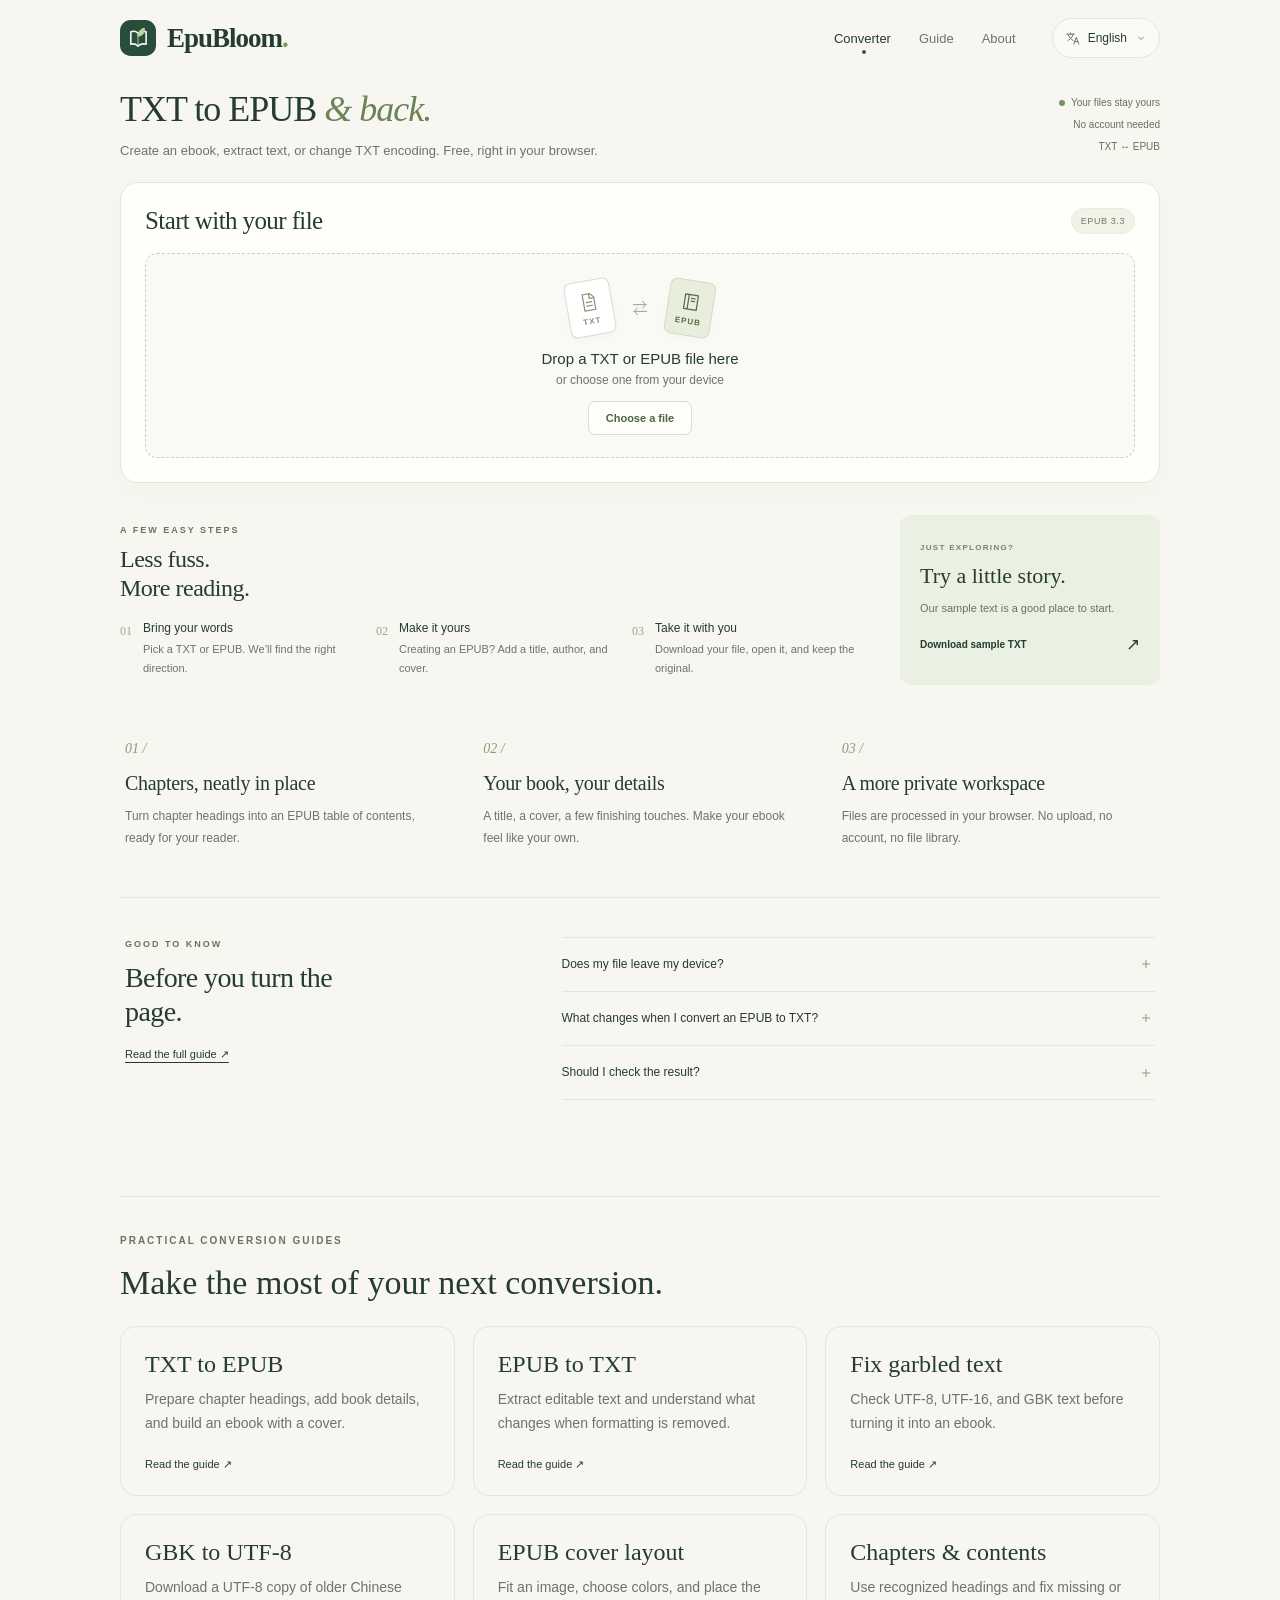
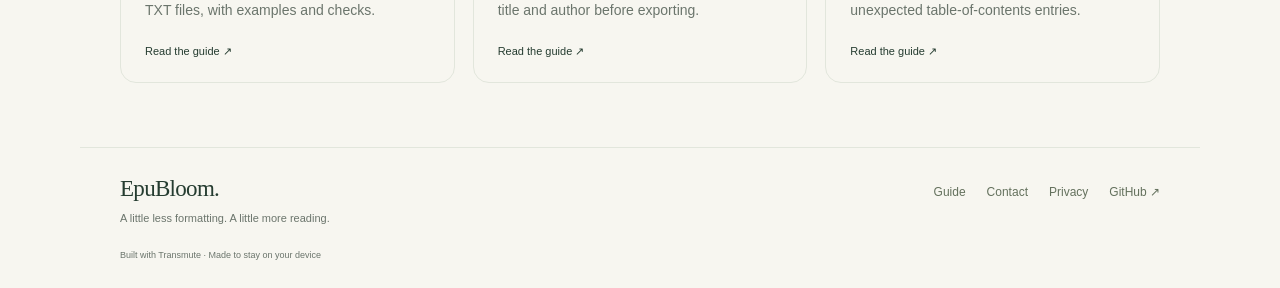
==== commit 35daae11: "Show export panel only after file selection" ====
--- a/index.html
+++ b/index.html
@@ -45,7 +45,7 @@
     </div>
     <div class="file-row" id="fileRow" style="display:none"><span class="file-check" aria-hidden="true">✓</span><span class="name" id="fileName"></span><span class="badge" id="fileFormat"></span><button class="remove" id="fileRemove" type="button" aria-label="Remove selected file" data-i18n-label="file.remove">×</button></div>
     </div>
-    <section class="converter-actions" aria-labelledby="export-heading">
+    <section class="converter-actions" id="converterActions" aria-labelledby="export-heading" hidden>
       <h3 id="export-heading" data-i18n="converter.export">Convert &amp; download</h3>
     <div class="export-name" id="exportNameRow" hidden><label for="exportName" data-i18n="export.name">Export filename</label><div class="export-name-field"><input id="exportName" type="text" maxlength="180" spellcheck="false" aria-describedby="exportNameHint"><span id="exportExtension">.epub</span></div><p id="exportNameHint" role="status"></p></div>
     <button class="btn btn-primary" id="convertBtn" data-i18n="action.choose" type="button" disabled>Choose a file to start</button>
@@ -58,9 +58,7 @@
       </div></div>
       <button class="btn btn-encoding" id="encodingBtn" data-i18n="action.encoding" type="button" aria-describedby="encodingHint">Convert encoding</button><p class="encoding-hint" id="encodingHint" data-i18n="encoding.hint">Download a separate TXT copy. The original stays unchanged.</p>
     </div>
-    <div class="status" id="status" role="status" aria-live="polite"></div>
     <div class="local-note"><svg viewBox="0 0 24 24" aria-hidden="true"><path d="M12 3 4 6v6c0 5 8 9 8 9s8-4 8-9V6l-8-3Zm-4 9 3 3 5-6"/></svg><span data-i18n="converter.private" >Converted on your device. Never uploaded.</span></div>
-    <noscript><p>This converter needs JavaScript and WebAssembly. Please enable JavaScript to convert a file.</p></noscript>
     </section>
     <div class="converter-options" id="converterOptions" hidden>
     <div class="cover-row" id="coverRow" style="display:none">
@@ -74,6 +72,8 @@
     </div>
     <div class="meta-section" id="metaSection" style="display:none"><button class="meta-header" id="metaToggle" type="button" aria-expanded="false" aria-controls="metaBody"><span class="meta-title"><span data-i18n="metadata.title" >Book details</span><small><span data-i18n="metadata.optional" >Optional</span></small></span><svg class="arrow" viewBox="0 0 24 24" aria-hidden="true"><path d="m7 10 5 5 5-5"/></svg></button><div class="disclosure-panel" id="metaBody" hidden inert><div class="meta-body meta-grid"><div class="meta-row full"><label for="metaTitle" data-i18n="field.title">Book title</label><input type="text" id="metaTitle" placeholder="Detected when available" data-i18n-placeholder="placeholder.title"></div><div class="meta-row "><label for="metaAuthor" data-i18n="field.author">Author</label><input type="text" id="metaAuthor" placeholder="Author name" data-i18n-placeholder="placeholder.author"></div><div class="meta-row "><label for="metaLang" data-i18n="field.language">Book language</label><input type="text" id="metaLang" placeholder="en, zh, fr…" data-i18n-placeholder="placeholder.language" value="en" aria-describedby="book-language-hint"></div><div class="meta-row "><label for="metaPublisher" data-i18n="field.publisher">Publisher</label><input type="text" id="metaPublisher" placeholder="Optional" data-i18n-placeholder="placeholder.publisher"></div><div class="meta-row "><label for="metaDate" data-i18n="field.date">Publication date</label><input type="text" id="metaDate" placeholder="YYYY-MM-DD" data-i18n-placeholder="placeholder.date"></div><div class="meta-row "><label for="metaIdentifier" data-i18n="field.identifier">Identifier</label><input type="text" id="metaIdentifier" placeholder="ISBN or your own identifier" data-i18n-placeholder="placeholder.identifier"></div><div class="meta-row "><label for="metaRights" data-i18n="field.rights">Rights</label><input type="text" id="metaRights" placeholder="Copyright statement" data-i18n-placeholder="placeholder.rights"></div><div class="meta-row full"><label for="metaDesc" data-i18n="field.description">Description</label><textarea id="metaDesc" rows="3" placeholder="A few words about this book" data-i18n-placeholder="placeholder.description"></textarea></div><div class="meta-row full"><label for="metaSubjects" data-i18n="field.subjects">Subjects</label><input type="text" id="metaSubjects" placeholder="Fiction, travel, notes…" data-i18n-placeholder="placeholder.subjects"></div><p data-i18n="metadata.languageHint" id="book-language-hint" class="field-hint full">Book language describes the text, independently of the website language.</p></div></div></div>
     </div>
+    <div class="status" id="status" role="status" aria-live="polite"></div>
+    <noscript><p>This converter needs JavaScript and WebAssembly. Please enable JavaScript to convert a file.</p></noscript>
   </div>
   <aside class="workspace-aside"><section class="steps-card"><p data-i18n="steps.eyebrow" class="eyebrow">A FEW EASY STEPS</p><h2 data-i18n="steps.title" >Less fuss.<br>More reading.</h2>
     <ol><li><span class="step-number">01</span><div><h3 data-i18n="steps.one.title" >Bring your words</h3><p data-i18n="steps.one.body" >Pick a TXT or EPUB. We’ll find the right direction.</p></div></li><li><span class="step-number">02</span><div><h3 data-i18n="steps.two.title" >Make it yours</h3><p data-i18n="steps.two.body" >Creating an EPUB? Add a title, author, and cover.</p></div></li><li><span class="step-number">03</span><div><h3 data-i18n="steps.three.title" >Take it with you</h3><p data-i18n="steps.three.body" >Download your file, open it, and keep the original.</p></div></li></ol>
--- a/site.css
+++ b/site.css
@@ -2289,6 +2289,14 @@
   border-radius:12px;
 }
 .converter-actions h3 { margin:0 0 16px; font-size:14px; font-weight:600; }
+.converter-actions[hidden] { display:none; }
+.converter-page .converter-card:not(.has-file) {
+  grid-template-columns:minmax(0,1fr);
+  grid-template-areas:"heading" "file";
+  grid-template-rows:auto auto;
+}
+.converter-page .converter-card > .status { grid-column:1 / -1; margin:0; }
+.converter-page .converter-card > .status:empty { display:none; }
 .converter-actions .export-name { margin-top:0; }
 .converter-actions .btn-primary { margin-top:14px; }
 .converter-actions .encoding-actions { padding:14px 0 0; border:0; border-top:1px solid #dbe3d1; border-radius:0; background:transparent; }
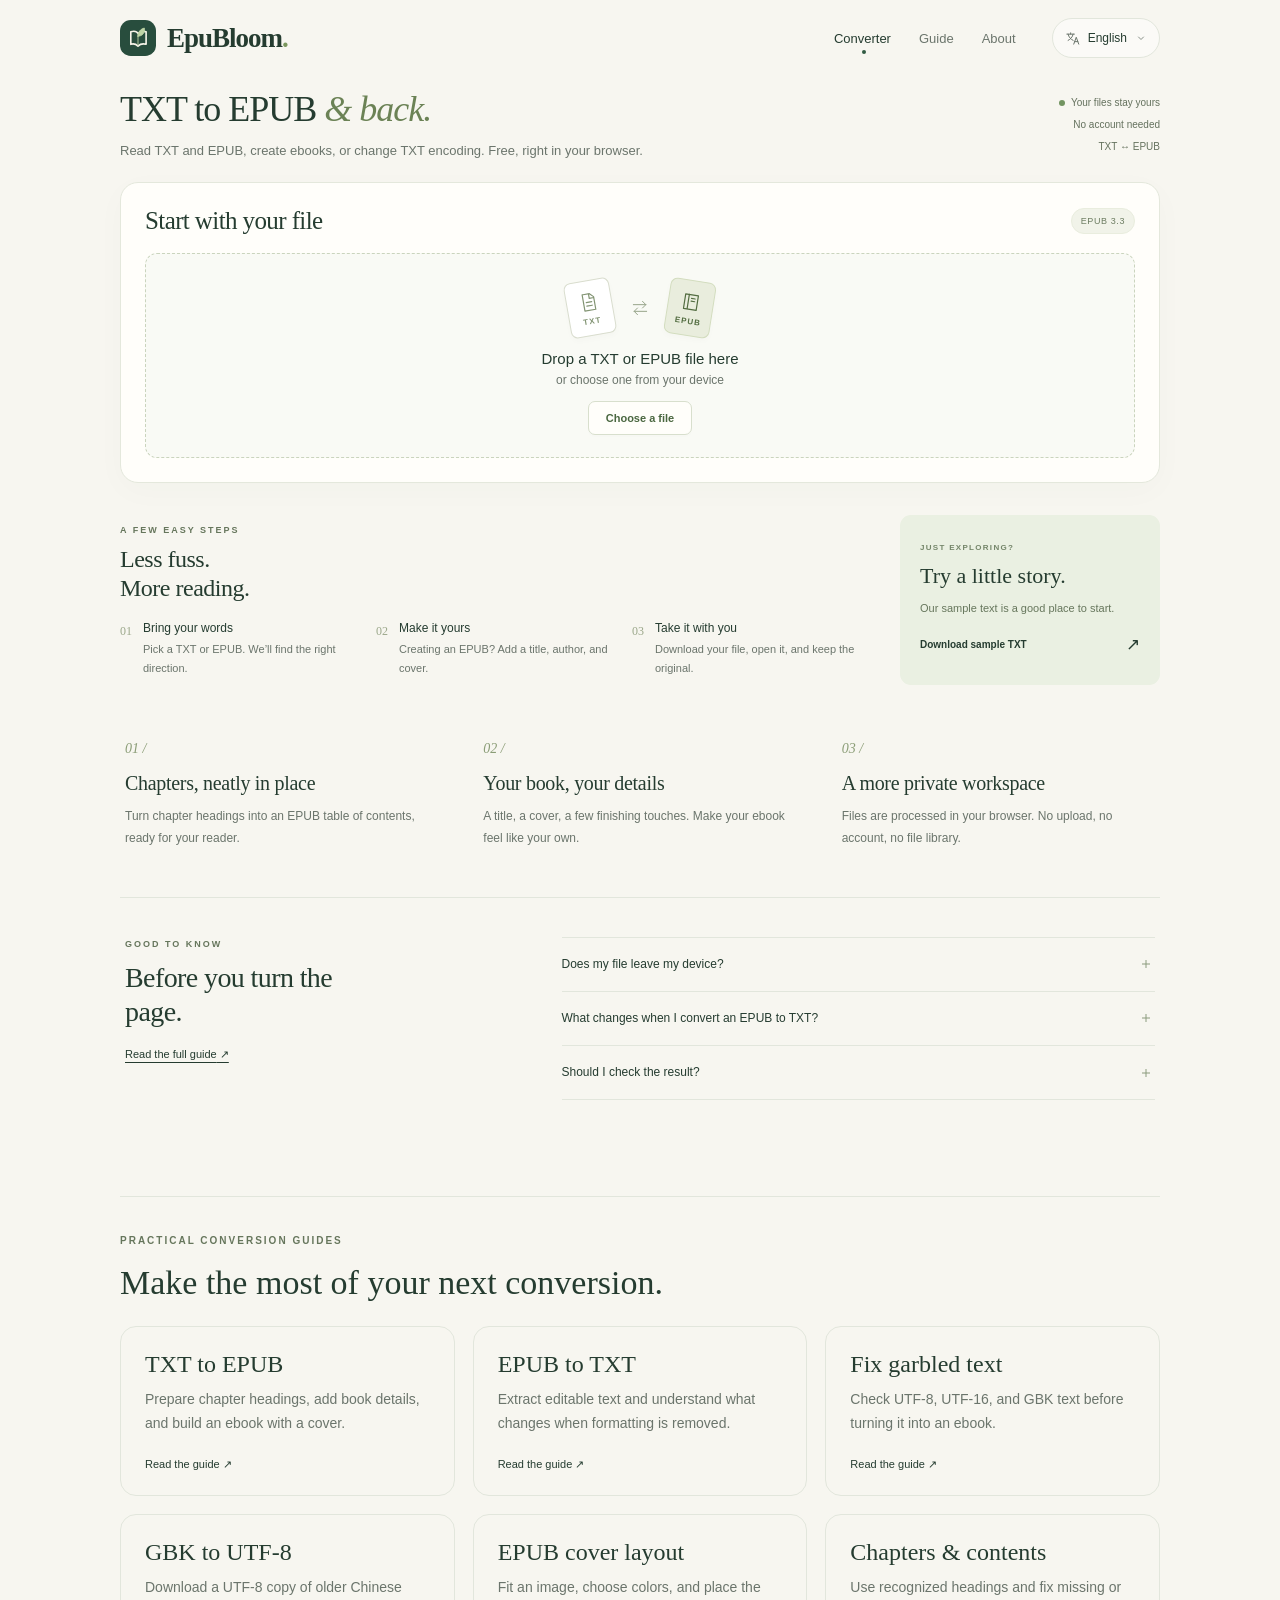
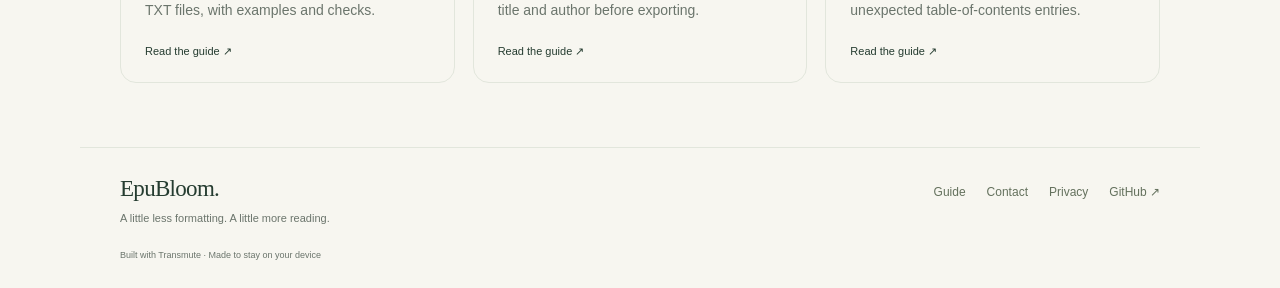
==== commit 9dcaf7ff: "Add local TXT and EPUB reading mode with chapter navigation" ====
--- a/index.html
+++ b/index.html
@@ -28,13 +28,13 @@
 <section class="hero" aria-labelledby="hero-title">
   <div class="hero-copy"><p data-i18n="hero.eyebrow" class="eyebrow">FREE ONLINE TXT & EPUB CONVERTER</p>
   <h1 data-i18n-html="hero.title" id="hero-title">TXT to EPUB <em>&amp; back.</em></h1>
-  <p data-i18n="hero.description" class="hero-description">Create an ebook, extract text, or change TXT encoding. Free, right in your browser.</p>
+  <p data-i18n="hero.description" class="hero-description">Read TXT and EPUB, create ebooks, or change TXT encoding. Free, right in your browser.</p>
   <div class="hero-facts"><span><i class="privacy-dot"></i><span data-i18n="hero.private" >Your files stay yours</span></span><span><span data-i18n="hero.signup" >No account needed</span></span><span>TXT ↔ EPUB</span></div></div>
 
 </section>
 <section id="converter" class="workspace" aria-label="File converter" data-i18n-label="section.converter">
   <div class="converter-card">
-    <div class="card-heading"><div><p data-i18n="converter.eyebrow" class="eyebrow">THE CONVERTER</p><h2 data-i18n="converter.title" >Start with your file</h2></div><span class="version-badge">EPUB 3.3</span></div>
+    <div class="card-heading"><div><p data-i18n="converter.eyebrow" class="eyebrow">THE CONVERTER</p><h2 data-i18n="converter.title" >Start with your file</h2></div><div class="card-heading-actions"><button class="read-launch" id="readBtn" type="button" data-i18n-label="reader.open" aria-label="Read online" hidden><svg viewBox="0 0 24 24" aria-hidden="true"><path d="M12 5c-3-2-6-2-9-1v15c3-1 6-1 9 1m0-15c3-2 6-2 9-1v15c-3-1-6-1-9 1V5Z"/></svg><span data-i18n="reader.open">Read online</span></button><span class="version-badge">EPUB 3.3</span></div></div>
     <div class="converter-file">
     <div class="dropzone" id="dropzone" role="button" tabindex="0" aria-label="Choose a TXT or EPUB file" data-i18n-label="upload.label">
       <div class="file-illustration" aria-hidden="true"><span class="format-sheet txt-sheet"><svg viewBox="0 0 24 24"><path d="M7 3h7l4 4v14H6V3h1Zm6 0v5h5M9 12h6M9 16h6"/></svg><b>TXT</b></span><svg class="swap-icon" viewBox="0 0 24 24"><path d="M4 8h15m-4-4 4 4-4 4M20 16H5m4 4-4-4 4-4"/></svg><span class="format-sheet epub-sheet"><svg viewBox="0 0 24 24"><path d="M5 4h14v16H5V4Zm4 0v16M12 8h4M12 11h4"/></svg><b>EPUB</b></span></div>
@@ -87,6 +87,23 @@
 <section class="home-faq"><div><p data-i18n="faq.eyebrow" class="eyebrow">GOOD TO KNOW</p><h2 data-i18n="faq.title" >Before you turn the page.</h2><a class="text-link" href="guide.html"><span data-i18n="faq.guide" >Read the full guide</span> ↗</a></div><div class="faq-list"><details><summary><span data-i18n="faq.upload.question" >Does my file leave my device?</span></summary><p data-i18n-html="faq.upload.answer" >No. Your text, ebook, and cover are read and converted in your browser. The site still needs a connection to load its pages and converter.</p></details><details><summary><span data-i18n="faq.epub.question" >What changes when I convert an EPUB to TXT?</span></summary><p data-i18n-html="faq.epub.answer" >You get the readable text. Images, fonts, links, and page layouts aren’t preserved. Image-only and DRM-protected books aren’t supported.</p></details><details><summary><span data-i18n="faq.check.question" >Should I check the result?</span></summary><p data-i18n-html="faq.check.answer" >Yes. Open the result in your text editor or ebook reader, check the chapter order and content, and keep your original file.</p></details></div></section>
 <section class="conversion-guides" aria-labelledby="guides-title"><p class="eyebrow" data-i18n="guides.eyebrow">PRACTICAL CONVERSION GUIDES</p><h2 id="guides-title" data-i18n="guides.title">Make the most of your next conversion.</h2><div class="guide-cards"><a class="guide-card" href="txt-to-epub.html"><h3 data-i18n="guides.txt.title">TXT to EPUB</h3><p data-i18n="guides.txt.body">Prepare chapter headings, add book details, and build an ebook with a cover.</p><span class="text-link" data-i18n="guides.read">Read the guide ↗</span></a><a class="guide-card" href="epub-to-txt.html"><h3 data-i18n="guides.epub.title">EPUB to TXT</h3><p data-i18n="guides.epub.body">Extract editable text and understand what changes when formatting is removed.</p><span class="text-link" data-i18n="guides.read">Read the guide ↗</span></a><a class="guide-card" href="fix-text-encoding.html"><h3 data-i18n="guides.encoding.title">Fix garbled text</h3><p data-i18n="guides.encoding.body">Check UTF-8, UTF-16, and GBK text before turning it into an ebook.</p><span class="text-link" data-i18n="guides.read">Read the guide ↗</span></a><a class="guide-card" href="gbk-to-utf8.html"><h3 data-i18n="guides.gbk.title">GBK to UTF-8</h3><p data-i18n="guides.gbk.body">Download a UTF-8 copy of older Chinese TXT files, with examples and checks.</p><span class="text-link" data-i18n="guides.read">Read the guide ↗</span></a><a class="guide-card" href="epub-cover.html"><h3 data-i18n="guides.coverGuide.title">EPUB cover layout</h3><p data-i18n="guides.coverGuide.body">Fit an image, choose colors, and place the title and author before exporting.</p><span class="text-link" data-i18n="guides.read">Read the guide ↗</span></a><a class="guide-card" href="txt-chapters.html"><h3 data-i18n="guides.chapters.title">Chapters & contents</h3><p data-i18n="guides.chapters.body">Use recognized headings and fix missing or unexpected table-of-contents entries.</p><span class="text-link" data-i18n="guides.read">Read the guide ↗</span></a></div></section>
 </main><footer class="site-footer shell"><div><a class="footer-brand" href="index.html">EpuBloom.</a><p data-i18n="footer.tagline" >A little less formatting. A little more reading.</p></div><nav aria-label="Footer navigation" data-i18n-label="nav.footer"><a href="guide.html"><span data-i18n="nav.guide" >Guide</span></a><a href="contact.html"><span data-i18n="nav.contact" >Contact</span></a><a href="privacy.html"><span data-i18n="nav.privacy" >Privacy</span></a><a href="https://github.com/ficbase/transmute-web">GitHub ↗</a></nav><p class="footer-credit"><span data-i18n="footer.powered" >Built with</span> <a href="https://github.com/ficbase/transmute">Transmute</a> · <span data-i18n="footer.local" >Made to stay on your device</span></p></footer>
+<dialog class="reader-dialog" id="onlineReader" aria-labelledby="readerBookTitle" data-theme="paper">
+  <header class="reader-toolbar">
+    <div class="reader-book"><span class="reader-eyebrow" data-i18n="reader.title">Online reader</span><h2 id="readerBookTitle" data-i18n="reader.title">Online reader</h2><p id="readerBookAuthor"></p></div>
+    <div class="reader-tools">
+      <button type="button" id="readerTocToggle" aria-controls="readerToc" aria-expanded="false" data-i18n="reader.toc">Contents</button>
+      <div class="reader-font-control" role="group" aria-label="Text size" data-i18n-label="reader.font"><button type="button" id="readerFontDown" aria-label="Smaller text" data-i18n-label="reader.smaller">A−</button><output id="readerFontValue">20px</output><button type="button" id="readerFontUp" aria-label="Larger text" data-i18n-label="reader.larger">A+</button></div>
+      <div class="reader-themes" role="group" aria-label="Reading theme" data-i18n-label="reader.theme"><button type="button" data-reader-theme="paper" aria-pressed="true" data-i18n="reader.paper">Paper</button><button type="button" data-reader-theme="light" aria-pressed="false" data-i18n="reader.light">Light</button><button type="button" data-reader-theme="dark" aria-pressed="false" data-i18n="reader.dark">Dark</button></div>
+      <button type="button" id="readerFullscreen" aria-label="Toggle fullscreen" data-i18n-label="reader.fullscreen"><svg viewBox="0 0 24 24" aria-hidden="true"><path d="M8 3H3v5m13-5h5v5M3 16v5h5m8 0h5v-5"/></svg></button>
+      <button type="button" id="readerClose" aria-label="Exit reading mode" data-i18n-label="reader.close"><svg viewBox="0 0 24 24" aria-hidden="true"><path d="m6 6 12 12M18 6 6 18"/></svg></button>
+    </div>
+  </header>
+  <div class="reader-layout">
+    <div class="reader-viewport" id="readerViewport" tabindex="0" aria-label="Book content" data-i18n-label="reader.content"><div class="reader-message" id="readerMessage" role="status" aria-live="polite" hidden></div><article class="reader-article" id="readerArticle"></article></div>
+    <aside class="reader-toc" id="readerToc" aria-labelledby="readerTocTitle" hidden><h3 id="readerTocTitle" data-i18n="reader.toc">Contents</h3><p class="reader-key-hint" data-i18n="reader.keys">← → Chapters · Esc to exit</p><label class="reader-search-label" for="readerSearch" data-i18n="reader.search">Find a chapter</label><input type="search" id="readerSearch" placeholder="Find a chapter" data-i18n-placeholder="reader.search" autocomplete="off"><nav class="reader-toc-list" id="readerTocList" aria-label="Chapters" data-i18n-label="reader.chapters"></nav><p id="readerNoMatches" data-i18n="reader.noMatches" hidden>No matching chapters.</p></aside>
+  </div>
+  <footer class="reader-footer"><button type="button" id="readerPrevious" data-i18n="reader.previous" disabled>← Previous</button><div class="reader-progress"><span id="readerChapterLabel"></span><div><progress id="readerProgress" max="100" value="0" aria-label="Reading progress" data-i18n-label="reader.progress"></progress><span id="readerPercent">0%</span></div></div><button type="button" id="readerNext" data-i18n="reader.next" disabled>Next →</button></footer>
+</dialog>
 <dialog id="coverEditor" class="cover-editor" aria-labelledby="coverEditorTitle" aria-describedby="coverEditorHint">
   <div class="cover-editor-shell">
     <header class="cover-editor-header"><div><h2 id="coverEditorTitle" data-i18n="cover.editorTitle">Cover preview &amp; layout</h2><p id="coverEditorHint"></p></div><button type="button" class="cover-editor-close" id="coverEditorClose" aria-label="Close preview" data-i18n-label="cover.close">×</button></header>
--- a/site.css
+++ b/site.css
@@ -2363,3 +2363,128 @@
   .converter-page .brand img { width:28px; height:28px; }
   .converter-page .language-control .language-trigger { font-size:11px; gap:5px; padding-inline:10px; }
 }
+
+/* Reading mode follows the editor: a quiet page and a separate chapter rail. */
+.card-heading-actions { display:flex; align-items:center; gap:10px; flex-shrink:0; }
+.read-launch { display:inline-flex; align-items:center; gap:6px; padding:9px 11px; border:1px solid #cbd7c1; border-radius:8px; background:#f0f4e9; color:var(--green); font-size:11px; font-weight:600; }
+.read-launch svg { width:16px; height:16px; }
+.read-launch:hover:not(:disabled) { background:#e3ecd9; }
+.read-launch:disabled { opacity:.55; }
+.read-launch[hidden],.has-file .card-heading-actions .version-badge { display:none; }
+body.reader-open { overflow:hidden; }
+.reader-dialog {
+  --reader-bg:#f6f3ea;
+  --reader-page:#fffdf7;
+  --reader-ink:#34413c;
+  --reader-muted:#7a766b;
+  --reader-line:#e5dfd0;
+  --reader-active:#e9eddd;
+  --reader-font-size:20px;
+  position:fixed;
+  inset:0;
+  width:100%;
+  height:100dvh;
+  max-width:none;
+  max-height:none;
+  margin:0;
+  padding:0;
+  border:0;
+  background:var(--reader-bg);
+  color:var(--reader-ink);
+}
+.reader-dialog[open] { display:flex; flex-direction:column; animation:reader-appear .2s ease-out; }
+.reader-dialog::backdrop { background:#17261f99; }
+.reader-dialog[data-theme=light] { --reader-bg:#f3f5f4; --reader-page:#fff; --reader-ink:#263d31; --reader-muted:#6b756c; --reader-line:#e1e7e1; --reader-active:#edf3e9; }
+.reader-dialog[data-theme=dark] { --reader-bg:#17201c; --reader-page:#202a24; --reader-ink:#d8dfd5; --reader-muted:#a1afa3; --reader-line:#38463c; --reader-active:#354c3b; }
+.reader-dialog button { color:var(--reader-ink); background:var(--reader-page); border:1px solid var(--reader-line); border-radius:8px; min-height:36px; padding:8px 12px; font:500 12px var(--sans); transition:border-color .18s; }
+.reader-dialog button:not(:disabled):hover { background:var(--reader-active); border-color:#8eaa7e; }
+.reader-dialog button:disabled { opacity:.4; cursor:default; }
+.reader-dialog button[hidden],.reader-dialog [hidden] { display:none; }
+.reader-toolbar { display:flex; justify-content:space-between; align-items:center; gap:20px; flex-shrink:0; padding:16px 28px; border-bottom:1px solid var(--reader-line); background:var(--reader-page); }
+.reader-book { min-width:0; }
+.reader-eyebrow { color:var(--reader-muted); font-size:9px; letter-spacing:1.5px; text-transform:uppercase; }
+.reader-book h2 { font:500 20px/1.4 var(--serif); margin:3px 0 0; white-space:nowrap; overflow:hidden; text-overflow:ellipsis; }
+.reader-book p { margin:2px 0 0; color:var(--reader-muted); font-size:11px; }
+.reader-book p:empty { display:none; }
+.reader-tools { display:flex; align-items:center; gap:8px; flex-shrink:0; }
+.reader-tools svg { display:block; width:16px; height:16px; }
+.reader-font-control,.reader-themes { display:flex; align-items:center; gap:3px; padding:3px; border:1px solid var(--reader-line); border-radius:10px; }
+.reader-font-control button,.reader-themes button { border-color:transparent; min-height:30px; padding:6px 8px; }
+.reader-font-control output { min-width:34px; font-size:10px; text-align:center; color:var(--reader-muted); }
+.reader-themes button[aria-pressed=true] { background:var(--reader-active); border-color:var(--reader-line); }
+.reader-layout { display:grid; grid-template-columns:minmax(0,1fr); min-height:0; flex:1; gap:18px; padding:18px; position:relative; }
+.reader-dialog.toc-open .reader-layout { grid-template-columns:minmax(0,1fr) 280px; }
+.reader-viewport { min-width:0; overflow:auto; overscroll-behavior:contain; scrollbar-gutter:stable; background:var(--reader-page); border:1px solid var(--reader-line); border-radius:12px; box-shadow:0 8px 28px #4e46340b; }
+.reader-viewport:focus-visible { outline:2px solid #8eaa7e; outline-offset:2px; }
+.reader-article { max-width:780px; padding:48px 52px 80px; margin:auto; font:400 var(--reader-font-size)/1.95 var(--serif); overflow-wrap:anywhere; }
+.reader-article h1,.reader-article h2,.reader-article h3 { line-height:1.5; font-weight:500; margin:1.5em 0 1em; }
+.reader-article > :first-child { margin-top:0; }
+.reader-article h1 { font-size:1.7em; }
+.reader-article h2 { font-size:1.45em; }
+.reader-article h3 { font-size:1.2em; }
+.reader-article p { margin:0 0 1.15em; }
+.reader-txt-paragraph { white-space:pre-wrap; }
+.reader-article img { display:block; max-width:100%; height:auto; margin:1.4em auto; }
+.reader-article pre { white-space:pre-wrap; font-size:.85em; }
+.reader-article blockquote { border-left:3px solid var(--reader-line); margin:1.5em 0; padding-left:1em; color:var(--reader-muted); }
+.reader-article a { color:inherit; text-decoration-color:#8eaa7e; }
+.reader-article table { display:block; max-width:100%; overflow:auto; border-collapse:collapse; font-size:.85em; }
+.reader-article th,.reader-article td { padding:.5em; border:1px solid var(--reader-line); }
+.reader-message { padding:60px 24px; max-width:660px; margin:auto; text-align:center; font-size:14px; line-height:1.8; color:var(--reader-muted); }
+.reader-message.error { color:#b46554; }
+.reader-toc { min-height:0; padding:20px 16px; border:1px solid var(--reader-line); border-radius:12px; background:var(--reader-page); display:flex; flex-direction:column; gap:12px; }
+.reader-toc h3 { margin:0; font-size:14px; font-weight:600; }
+.reader-key-hint { margin:0; padding:10px; border:1px solid var(--reader-line); border-radius:8px; background:var(--reader-bg); color:var(--reader-muted); font-size:10px; line-height:1.6; }
+.reader-search-label { font-size:11px; color:var(--reader-muted); margin-bottom:-6px; }
+.reader-toc input { min-width:0; width:100%; border:1px solid var(--reader-line); border-radius:8px; padding:10px; background:var(--reader-bg); color:var(--reader-ink); font:12px var(--sans); }
+.reader-toc-list { display:flex; flex-direction:column; gap:6px; min-height:0; overflow:auto; padding-right:3px; }
+.reader-dialog .reader-toc-item { flex-shrink:0; text-align:left; overflow:hidden; text-overflow:ellipsis; white-space:nowrap; line-height:1.5; min-height:40px; }
+.reader-dialog .reader-toc-item[aria-current=true] { background:var(--reader-active); border-color:#8eaa7e; }
+#readerNoMatches { font-size:12px; color:var(--reader-muted); }
+.reader-footer { display:flex; align-items:center; justify-content:space-between; gap:24px; padding:12px 28px; border-top:1px solid var(--reader-line); background:var(--reader-page); flex-shrink:0; }
+.reader-progress { width:min(320px,40%); min-width:0; text-align:center; font-size:10px; color:var(--reader-muted); }
+.reader-progress > div { display:flex; align-items:center; gap:8px; margin-top:6px; }
+.reader-progress progress { width:100%; min-width:0; height:4px; border:0; border-radius:4px; background:var(--reader-line); color:#7e9d6c; accent-color:#7e9d6c; }
+.reader-progress progress::-webkit-progress-bar { background:var(--reader-line); border-radius:4px; }
+.reader-progress progress::-webkit-progress-value { background:#7e9d6c; border-radius:4px; }
+.reader-progress progress::-moz-progress-bar { background:#7e9d6c; border-radius:4px; }
+.reader-progress span { font-variant-numeric:tabular-nums; }
+@keyframes reader-appear { from { opacity:0; transform:translateY(8px); } to { opacity:1; transform:translateY(0); } }
+@media(max-width:1100px) {
+  .reader-toolbar { padding:12px 18px; gap:12px; }
+  .reader-tools { gap:5px; }
+  .reader-dialog.toc-open .reader-layout { grid-template-columns:minmax(0,1fr) 240px; gap:12px; }
+  .reader-article { padding:36px 32px 60px; }
+}
+@media(max-width:760px) {
+  .reader-toolbar { flex-wrap:wrap; padding:12px; gap:10px; }
+  .reader-book { flex:1; width:100%; }
+  .reader-book h2 { font-size:17px; }
+  .reader-book p { font-size:10px; }
+  .reader-eyebrow { display:none; }
+  .reader-tools { width:100%; flex-wrap:wrap; gap:6px; }
+  .reader-dialog button { padding:7px 10px; font-size:11px; }
+  .reader-font-control output { display:none; }
+  .reader-font-control button,.reader-themes button { padding:6px; }
+  #readerClose { margin-left:auto; }
+  #readerFullscreen { display:none; }
+  .reader-layout,.reader-dialog.toc-open .reader-layout { grid-template-columns:minmax(0,1fr); padding:10px; gap:0; }
+  .reader-toc { position:absolute; inset:10px 10px 10px auto; z-index:1; width:min(310px,calc(100% - 20px)); box-shadow:-12px 0 32px #0002; }
+  .reader-article { padding:28px 22px 50px; }
+  .reader-footer { padding:10px 12px; gap:12px; }
+  .reader-progress { flex:1; width:auto; }
+  .reader-viewport { border-radius:10px; }
+  .reader-toc input { font-size:16px; }
+}
+@media(max-width:420px) {
+  .converter-page .card-heading h2 { font-size:20px; }
+  .card-heading-actions { gap:0; }
+  .read-launch { padding:8px; font-size:10px; gap:4px; }
+  .read-launch svg { width:14px; height:14px; }
+  .reader-tools { gap:4px; }
+  .reader-dialog .reader-tools > button { padding:7px; }
+  .reader-dialog .reader-themes button { font-size:10px; padding:6px 5px; }
+  .reader-dialog .reader-font-control button { padding:6px 5px; }
+  .reader-article { padding:24px 18px 40px; }
+}
+@media(prefers-reduced-motion:reduce) { .reader-dialog[open] { animation:none; } }
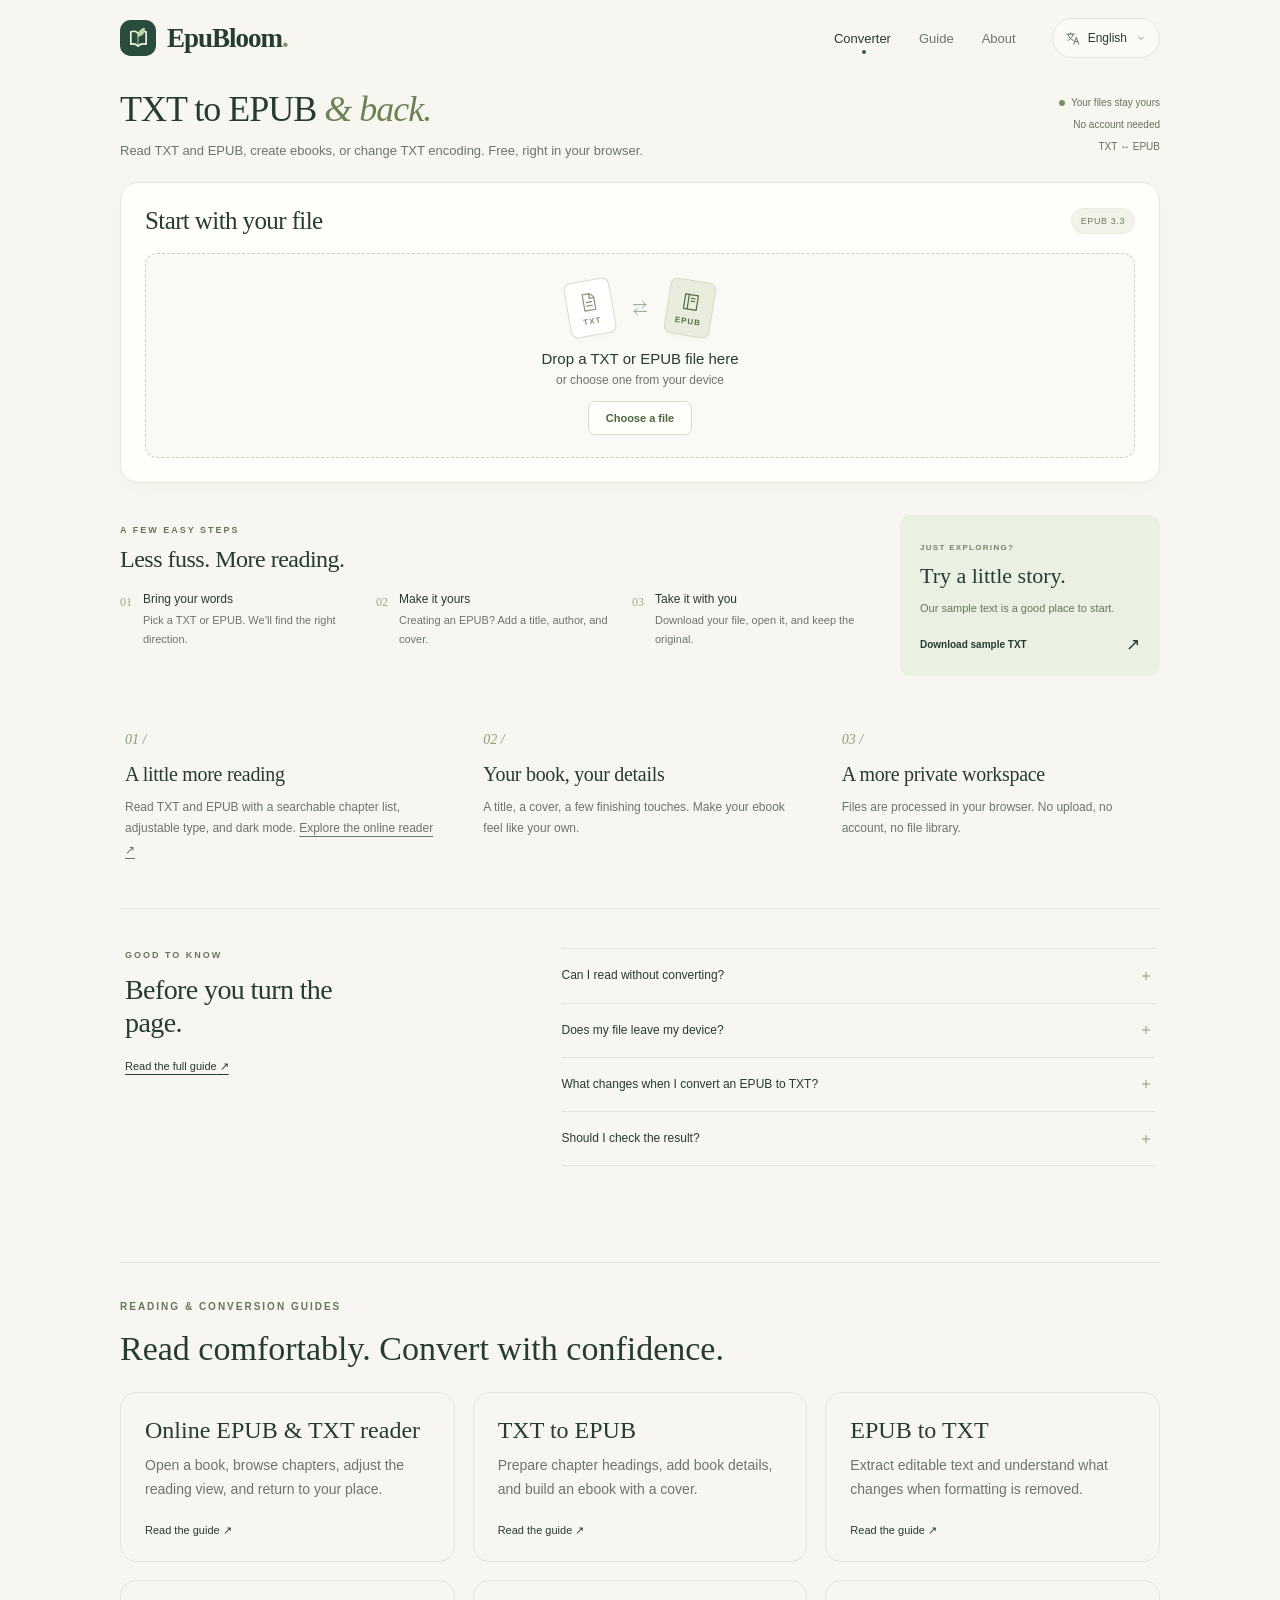
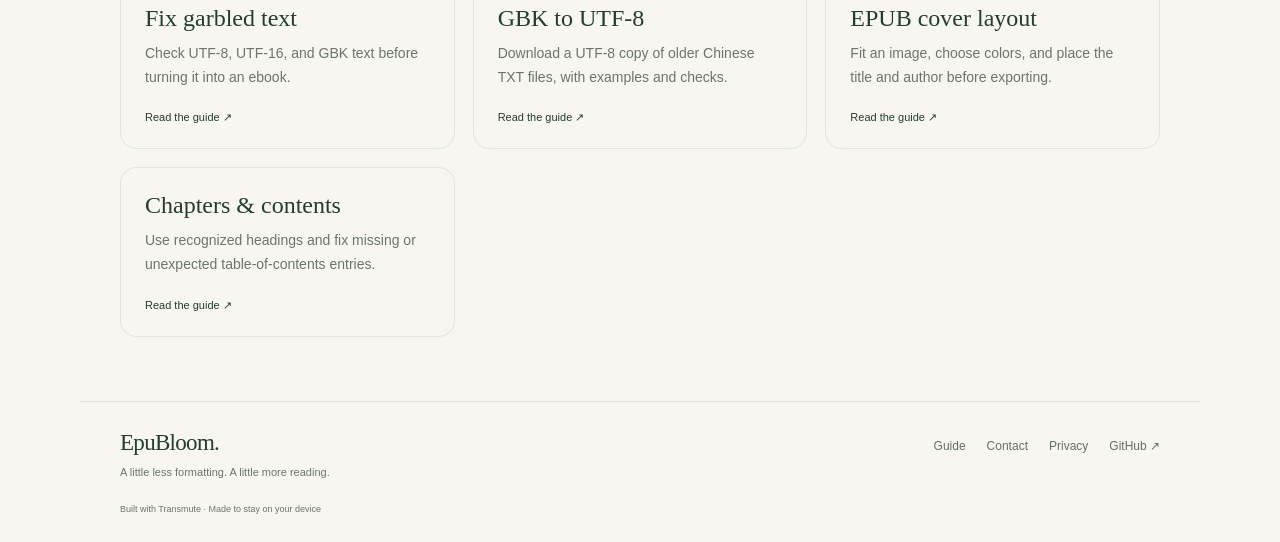
==== commit ca17471e: "Add bilingual SEO content for online EPUB and TXT reading" ====
--- a/index.html
+++ b/index.html
@@ -2,8 +2,8 @@
 <html lang="en">
 <head>
 <meta charset="UTF-8"><meta name="viewport" content="width=device-width, initial-scale=1.0">
-<title data-i18n="home.title">Free TXT to EPUB & EPUB to TXT Converter | EpuBloom</title>
-<meta name="description" data-i18n-content="home.description" content="Convert TXT to EPUB with a cover and table of contents, or extract EPUB to TXT. Free online converter. Your book files are processed in your browser.">
+<title data-i18n="home.title">Free TXT to EPUB Converter &amp; Online EPUB Reader | EpuBloom</title>
+<meta name="description" data-i18n-content="home.description" content="Read EPUB and TXT online with chapter navigation, font controls and dark mode. Convert TXT to EPUB, EPUB to TXT or GBK to UTF-8. No book uploads or signup.">
 <!-- site-metadata -->
 <link rel="icon" type="image/svg+xml" href="favicon.svg"><link rel="stylesheet" href="site.css">
 
@@ -26,7 +26,7 @@
 </header>
 <main id="main" class="shell">
 <section class="hero" aria-labelledby="hero-title">
-  <div class="hero-copy"><p data-i18n="hero.eyebrow" class="eyebrow">FREE ONLINE TXT & EPUB CONVERTER</p>
+  <div class="hero-copy"><p data-i18n="hero.eyebrow" class="eyebrow">FREE ONLINE TXT &amp; EPUB CONVERTER</p>
   <h1 data-i18n-html="hero.title" id="hero-title">TXT to EPUB <em>&amp; back.</em></h1>
   <p data-i18n="hero.description" class="hero-description">Read TXT and EPUB, create ebooks, or change TXT encoding. Free, right in your browser.</p>
   <div class="hero-facts"><span><i class="privacy-dot"></i><span data-i18n="hero.private" >Your files stay yours</span></span><span><span data-i18n="hero.signup" >No account needed</span></span><span>TXT ↔ EPUB</span></div></div>
@@ -75,17 +75,17 @@
     <div class="status" id="status" role="status" aria-live="polite"></div>
     <noscript><p>This converter needs JavaScript and WebAssembly. Please enable JavaScript to convert a file.</p></noscript>
   </div>
-  <aside class="workspace-aside"><section class="steps-card"><p data-i18n="steps.eyebrow" class="eyebrow">A FEW EASY STEPS</p><h2 data-i18n="steps.title" >Less fuss.<br>More reading.</h2>
+  <aside class="workspace-aside"><section class="steps-card"><p data-i18n="steps.eyebrow" class="eyebrow">A FEW EASY STEPS</p><h2 data-i18n="steps.title" >Less fuss. More reading.</h2>
     <ol><li><span class="step-number">01</span><div><h3 data-i18n="steps.one.title" >Bring your words</h3><p data-i18n="steps.one.body" >Pick a TXT or EPUB. We’ll find the right direction.</p></div></li><li><span class="step-number">02</span><div><h3 data-i18n="steps.two.title" >Make it yours</h3><p data-i18n="steps.two.body" >Creating an EPUB? Add a title, author, and cover.</p></div></li><li><span class="step-number">03</span><div><h3 data-i18n="steps.three.title" >Take it with you</h3><p data-i18n="steps.three.body" >Download your file, open it, and keep the original.</p></div></li></ol>
   </section><section class="sample-card"><span class="sample-label"><span data-i18n="sample.eyebrow" >JUST EXPLORING?</span></span><h3 data-i18n="sample.title" >Try a little story.</h3><p data-i18n-html="sample.body" >Our sample text is a good place to start.</p><a href="examples/sample-en.txt" download data-sample-link><span data-i18n="sample.download" >Download sample TXT</span><span aria-hidden="true">↗</span></a></section></aside>
 </section>
 <section class="benefits" aria-label="Features" data-i18n-label="section.features">
-  <article><span class="benefit-icon" aria-hidden="true">01 /</span><h3 data-i18n="feature.chapters.title" >Chapters, neatly in place</h3><p data-i18n-html="feature.chapters.body" >Turn chapter headings into an EPUB table of contents, ready for your reader.</p></article>
+  <article><span class="benefit-icon" aria-hidden="true">01 /</span><h3 data-i18n="feature.reader.title" >A little more reading</h3><p data-i18n-html="feature.reader.body" >Read TXT and EPUB with a searchable chapter list, adjustable type, and dark mode. <a href="online-reader.html">Explore the online reader ↗</a></p></article>
   <article><span class="benefit-icon" aria-hidden="true">02 /</span><h3 data-i18n="feature.details.title" >Your book, your details</h3><p data-i18n-html="feature.details.body" >A title, a cover, a few finishing touches. Make your ebook feel like your own.</p></article>
   <article><span class="benefit-icon" aria-hidden="true">03 /</span><h3 data-i18n="feature.privacy.title" >A more private workspace</h3><p data-i18n-html="feature.privacy.body" >Files are processed in your browser. No upload, no account, no file library.</p></article>
 </section>
-<section class="home-faq"><div><p data-i18n="faq.eyebrow" class="eyebrow">GOOD TO KNOW</p><h2 data-i18n="faq.title" >Before you turn the page.</h2><a class="text-link" href="guide.html"><span data-i18n="faq.guide" >Read the full guide</span> ↗</a></div><div class="faq-list"><details><summary><span data-i18n="faq.upload.question" >Does my file leave my device?</span></summary><p data-i18n-html="faq.upload.answer" >No. Your text, ebook, and cover are read and converted in your browser. The site still needs a connection to load its pages and converter.</p></details><details><summary><span data-i18n="faq.epub.question" >What changes when I convert an EPUB to TXT?</span></summary><p data-i18n-html="faq.epub.answer" >You get the readable text. Images, fonts, links, and page layouts aren’t preserved. Image-only and DRM-protected books aren’t supported.</p></details><details><summary><span data-i18n="faq.check.question" >Should I check the result?</span></summary><p data-i18n-html="faq.check.answer" >Yes. Open the result in your text editor or ebook reader, check the chapter order and content, and keep your original file.</p></details></div></section>
-<section class="conversion-guides" aria-labelledby="guides-title"><p class="eyebrow" data-i18n="guides.eyebrow">PRACTICAL CONVERSION GUIDES</p><h2 id="guides-title" data-i18n="guides.title">Make the most of your next conversion.</h2><div class="guide-cards"><a class="guide-card" href="txt-to-epub.html"><h3 data-i18n="guides.txt.title">TXT to EPUB</h3><p data-i18n="guides.txt.body">Prepare chapter headings, add book details, and build an ebook with a cover.</p><span class="text-link" data-i18n="guides.read">Read the guide ↗</span></a><a class="guide-card" href="epub-to-txt.html"><h3 data-i18n="guides.epub.title">EPUB to TXT</h3><p data-i18n="guides.epub.body">Extract editable text and understand what changes when formatting is removed.</p><span class="text-link" data-i18n="guides.read">Read the guide ↗</span></a><a class="guide-card" href="fix-text-encoding.html"><h3 data-i18n="guides.encoding.title">Fix garbled text</h3><p data-i18n="guides.encoding.body">Check UTF-8, UTF-16, and GBK text before turning it into an ebook.</p><span class="text-link" data-i18n="guides.read">Read the guide ↗</span></a><a class="guide-card" href="gbk-to-utf8.html"><h3 data-i18n="guides.gbk.title">GBK to UTF-8</h3><p data-i18n="guides.gbk.body">Download a UTF-8 copy of older Chinese TXT files, with examples and checks.</p><span class="text-link" data-i18n="guides.read">Read the guide ↗</span></a><a class="guide-card" href="epub-cover.html"><h3 data-i18n="guides.coverGuide.title">EPUB cover layout</h3><p data-i18n="guides.coverGuide.body">Fit an image, choose colors, and place the title and author before exporting.</p><span class="text-link" data-i18n="guides.read">Read the guide ↗</span></a><a class="guide-card" href="txt-chapters.html"><h3 data-i18n="guides.chapters.title">Chapters & contents</h3><p data-i18n="guides.chapters.body">Use recognized headings and fix missing or unexpected table-of-contents entries.</p><span class="text-link" data-i18n="guides.read">Read the guide ↗</span></a></div></section>
+<section class="home-faq"><div><p data-i18n="faq.eyebrow" class="eyebrow">GOOD TO KNOW</p><h2 data-i18n="faq.title" >Before you turn the page.</h2><a class="text-link" href="guide.html"><span data-i18n="faq.guide" >Read the full guide</span> ↗</a></div><div class="faq-list"><details><summary><span data-i18n="faq.reader.question">Can I read without converting?</span></summary><p data-i18n-html="faq.reader.answer">Yes. Select a TXT or EPUB, then click Read online above the file workspace. Choose a theme and font size, navigate chapters, and reselect the same file later to resume. <a href="online-reader.html">See how online reading works</a>.</p></details><details><summary><span data-i18n="faq.upload.question" >Does my file leave my device?</span></summary><p data-i18n-html="faq.upload.answer" >No. Your text, ebook, and cover are read and converted in your browser. The site still needs a connection to load its pages and converter.</p></details><details><summary><span data-i18n="faq.epub.question" >What changes when I convert an EPUB to TXT?</span></summary><p data-i18n-html="faq.epub.answer" >You get the readable text. Images, fonts, links, and page layouts aren’t preserved. Image-only and DRM-protected books aren’t supported.</p></details><details><summary><span data-i18n="faq.check.question" >Should I check the result?</span></summary><p data-i18n-html="faq.check.answer" >Yes. Open the result in your text editor or ebook reader, check the chapter order and content, and keep your original file.</p></details></div></section>
+<section class="conversion-guides" aria-labelledby="guides-title"><p class="eyebrow" data-i18n="guides.eyebrow">READING &amp; CONVERSION GUIDES</p><h2 id="guides-title" data-i18n="guides.title">Read comfortably. Convert with confidence.</h2><div class="guide-cards"><a class="guide-card" href="online-reader.html"><h3 data-i18n="guides.reader.title">Online EPUB &amp; TXT reader</h3><p data-i18n="guides.reader.body">Open a book, browse chapters, adjust the reading view, and return to your place.</p><span class="text-link" data-i18n="guides.read">Read the guide ↗</span></a><a class="guide-card" href="txt-to-epub.html"><h3 data-i18n="guides.txt.title">TXT to EPUB</h3><p data-i18n="guides.txt.body">Prepare chapter headings, add book details, and build an ebook with a cover.</p><span class="text-link" data-i18n="guides.read">Read the guide ↗</span></a><a class="guide-card" href="epub-to-txt.html"><h3 data-i18n="guides.epub.title">EPUB to TXT</h3><p data-i18n="guides.epub.body">Extract editable text and understand what changes when formatting is removed.</p><span class="text-link" data-i18n="guides.read">Read the guide ↗</span></a><a class="guide-card" href="fix-text-encoding.html"><h3 data-i18n="guides.encoding.title">Fix garbled text</h3><p data-i18n="guides.encoding.body">Check UTF-8, UTF-16, and GBK text before turning it into an ebook.</p><span class="text-link" data-i18n="guides.read">Read the guide ↗</span></a><a class="guide-card" href="gbk-to-utf8.html"><h3 data-i18n="guides.gbk.title">GBK to UTF-8</h3><p data-i18n="guides.gbk.body">Download a UTF-8 copy of older Chinese TXT files, with examples and checks.</p><span class="text-link" data-i18n="guides.read">Read the guide ↗</span></a><a class="guide-card" href="epub-cover.html"><h3 data-i18n="guides.coverGuide.title">EPUB cover layout</h3><p data-i18n="guides.coverGuide.body">Fit an image, choose colors, and place the title and author before exporting.</p><span class="text-link" data-i18n="guides.read">Read the guide ↗</span></a><a class="guide-card" href="txt-chapters.html"><h3 data-i18n="guides.chapters.title">Chapters &amp; contents</h3><p data-i18n="guides.chapters.body">Use recognized headings and fix missing or unexpected table-of-contents entries.</p><span class="text-link" data-i18n="guides.read">Read the guide ↗</span></a></div></section>
 </main><footer class="site-footer shell"><div><a class="footer-brand" href="index.html">EpuBloom.</a><p data-i18n="footer.tagline" >A little less formatting. A little more reading.</p></div><nav aria-label="Footer navigation" data-i18n-label="nav.footer"><a href="guide.html"><span data-i18n="nav.guide" >Guide</span></a><a href="contact.html"><span data-i18n="nav.contact" >Contact</span></a><a href="privacy.html"><span data-i18n="nav.privacy" >Privacy</span></a><a href="https://github.com/ficbase/transmute-web">GitHub ↗</a></nav><p class="footer-credit"><span data-i18n="footer.powered" >Built with</span> <a href="https://github.com/ficbase/transmute">Transmute</a> · <span data-i18n="footer.local" >Made to stay on your device</span></p></footer>
 <dialog class="reader-dialog" id="onlineReader" aria-labelledby="readerBookTitle" data-theme="paper">
   <header class="reader-toolbar">
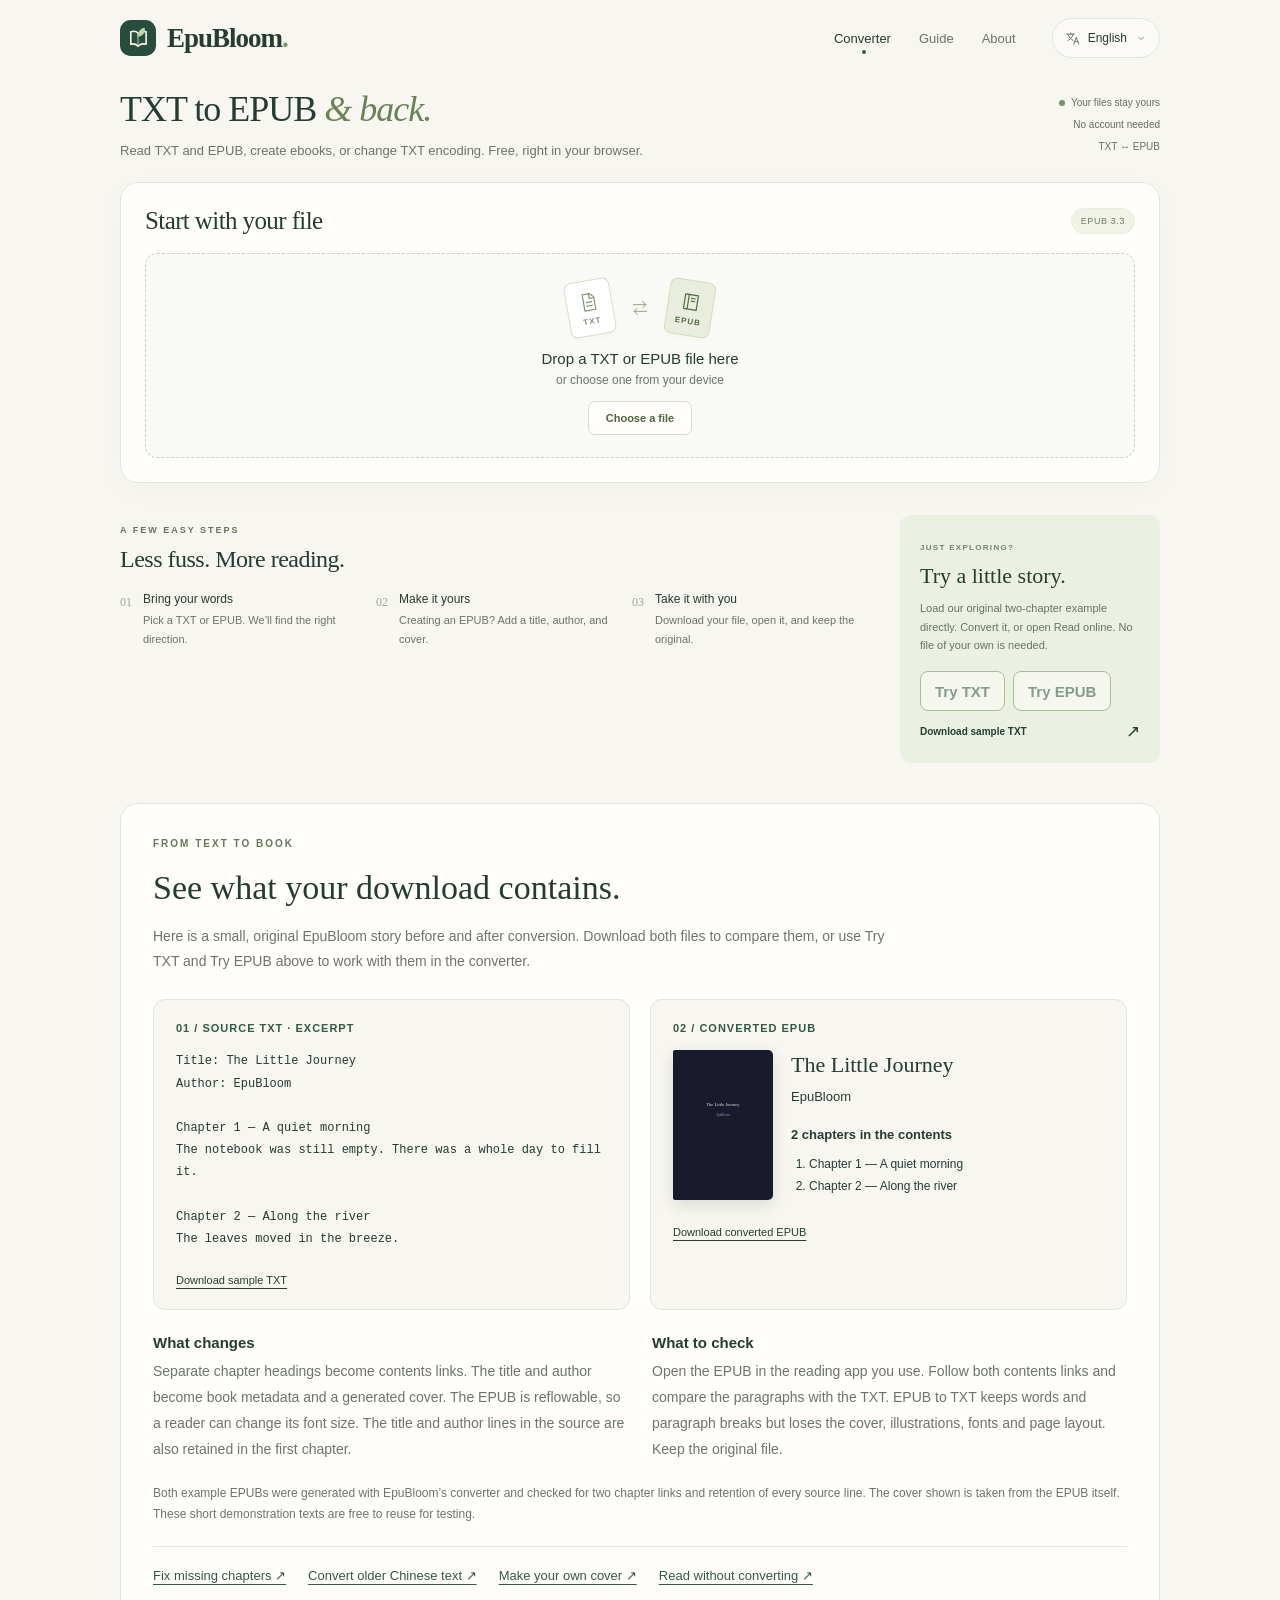
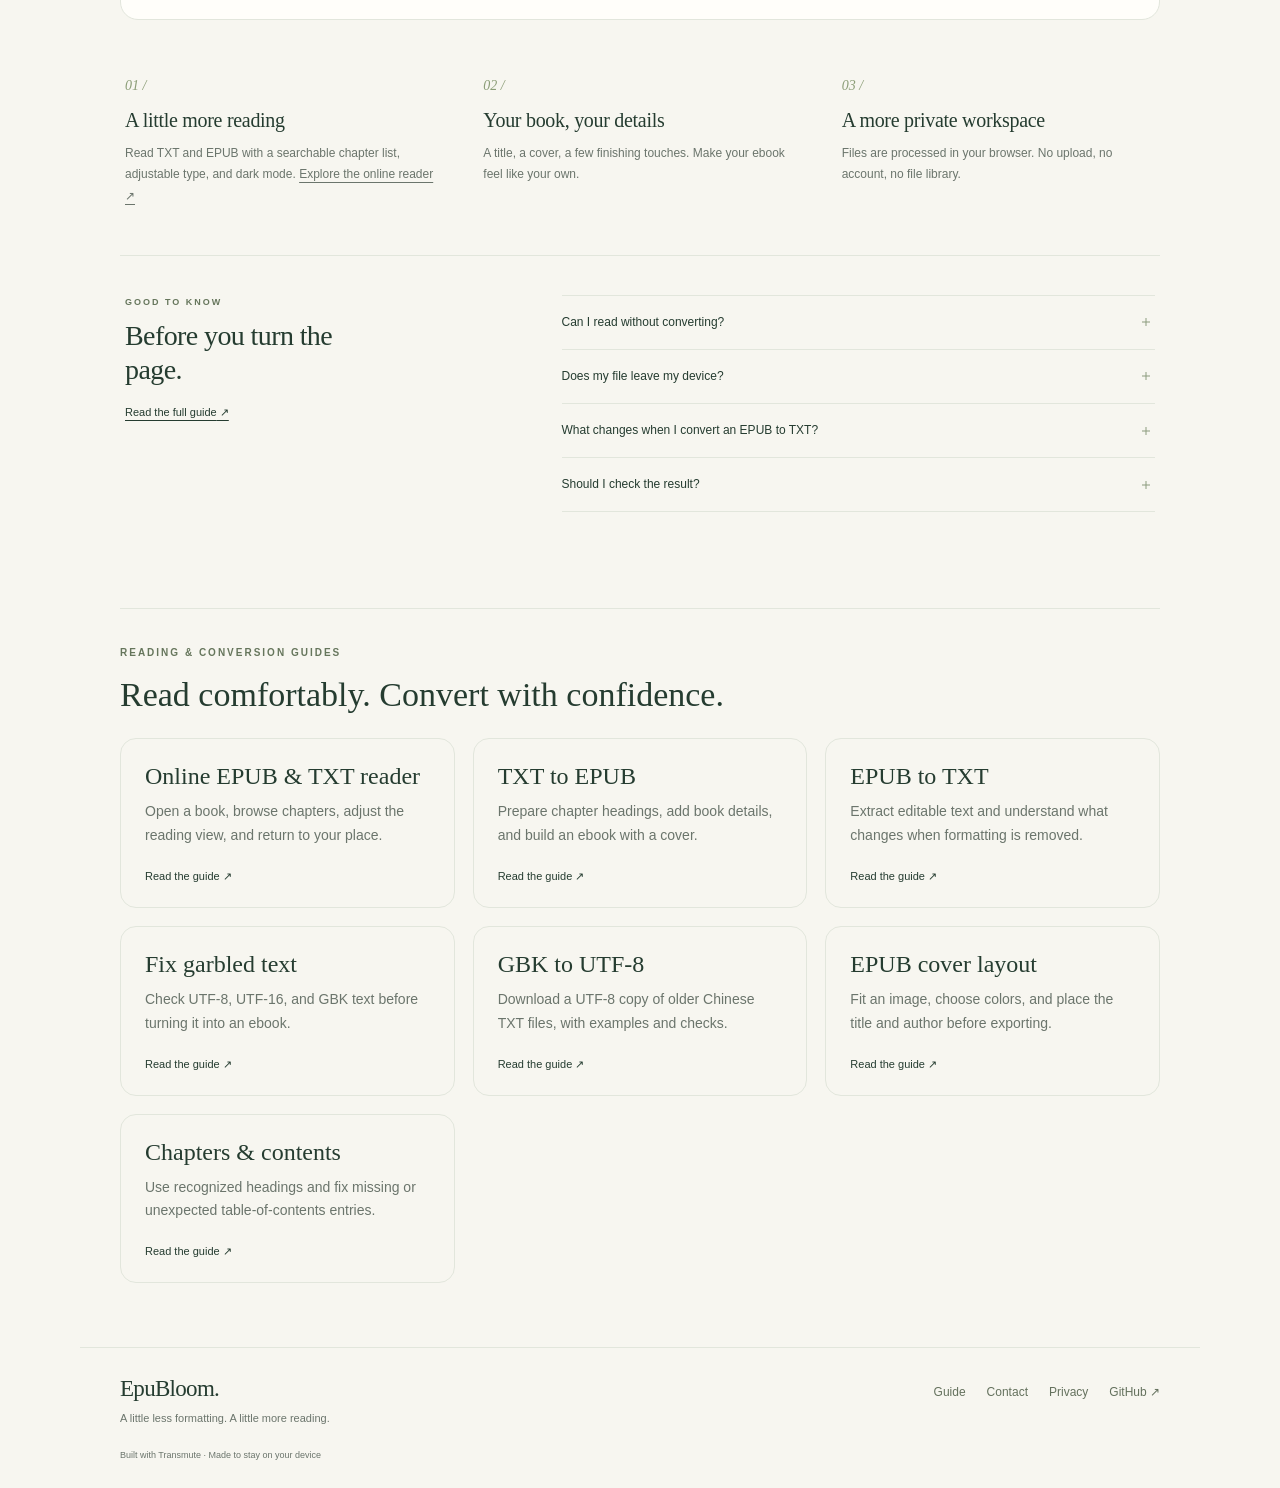
==== commit b575c332: "Make conversion value verifiable with bilingual working examples" ====
--- a/index.html
+++ b/index.html
@@ -77,7 +77,24 @@
   </div>
   <aside class="workspace-aside"><section class="steps-card"><p data-i18n="steps.eyebrow" class="eyebrow">A FEW EASY STEPS</p><h2 data-i18n="steps.title" >Less fuss. More reading.</h2>
     <ol><li><span class="step-number">01</span><div><h3 data-i18n="steps.one.title" >Bring your words</h3><p data-i18n="steps.one.body" >Pick a TXT or EPUB. We’ll find the right direction.</p></div></li><li><span class="step-number">02</span><div><h3 data-i18n="steps.two.title" >Make it yours</h3><p data-i18n="steps.two.body" >Creating an EPUB? Add a title, author, and cover.</p></div></li><li><span class="step-number">03</span><div><h3 data-i18n="steps.three.title" >Take it with you</h3><p data-i18n="steps.three.body" >Download your file, open it, and keep the original.</p></div></li></ol>
-  </section><section class="sample-card"><span class="sample-label"><span data-i18n="sample.eyebrow" >JUST EXPLORING?</span></span><h3 data-i18n="sample.title" >Try a little story.</h3><p data-i18n-html="sample.body" >Our sample text is a good place to start.</p><a href="examples/sample-en.txt" download data-sample-link><span data-i18n="sample.download" >Download sample TXT</span><span aria-hidden="true">↗</span></a></section></aside>
+  </section><section class="sample-card"><span class="sample-label"><span data-i18n="sample.eyebrow">JUST EXPLORING?</span></span><h3 data-i18n="sample.title">Try a little story.</h3><p data-i18n-html="sample.body">Load our original two-chapter example directly. Convert it, or open Read online. No file of your own is needed.</p><div class="sample-actions" role="group" aria-label="Try sample files" data-i18n-label="sample.actions"><button type="button" data-demo-file="txt" data-i18n="sample.tryTxt" disabled>Try TXT</button><button type="button" data-demo-file="epub" data-i18n="sample.tryEpub" disabled>Try EPUB</button></div><p class="sample-replace-hint" data-demo-replace-hint data-i18n="sample.removeFirst" hidden>Remove your selected file to try an example.</p><a href="examples/sample-en.txt" download data-sample-link><span data-i18n="sample.download">Download sample TXT</span><span aria-hidden="true">↗</span></a></section></aside>
+</section>
+<section class="worked-example" aria-labelledby="example-title" id="example">
+  <div class="example-heading"><p class="eyebrow" data-i18n="demo.eyebrow">FROM TEXT TO BOOK</p><h2 id="example-title" data-i18n="demo.title">See what your download contains.</h2><p data-i18n="demo.intro">Here is a small, original EpuBloom story before and after conversion. Download both files to compare them, or use Try TXT and Try EPUB above to work with them in the converter.</p></div>
+  <div class="example-grid">
+    <article class="example-source"><p class="example-format" data-i18n="demo.sourceLabel">01 / SOURCE TXT · EXCERPT</p><pre data-i18n="demo.source">Title: The Little Journey
+Author: EpuBloom
+
+Chapter 1 — A quiet morning
+The notebook was still empty. There was a whole day to fill it.
+
+Chapter 2 — Along the river
+The leaves moved in the breeze.</pre><a class="text-link" href="examples/sample-en.txt" data-sample-link download data-i18n="sample.download">Download sample TXT</a></article>
+    <article class="example-result"><p class="example-format" data-i18n="demo.resultLabel">02 / CONVERTED EPUB</p><div class="example-book"><img src="examples/sample-en-cover.svg" data-example-cover width="120" height="180" loading="lazy" alt="Generated cover of the sample EPUB" data-i18n-alt="demo.coverAlt"><div><h3 data-i18n="demo.bookTitle">The Little Journey</h3><p data-i18n="demo.bookAuthor">EpuBloom</p><p class="example-contents-label" data-i18n="demo.contents">2 chapters in the contents</p><ol data-i18n-html="demo.chapters"><li>Chapter 1 — A quiet morning</li><li>Chapter 2 — Along the river</li></ol></div></div><a class="text-link" href="examples/sample-en.epub" data-example-epub download data-i18n="demo.downloadEpub">Download converted EPUB</a></article>
+  </div>
+  <div class="example-notes"><article><h3 data-i18n="demo.changesTitle">What changes</h3><p data-i18n-html="demo.changes">Separate chapter headings become contents links. The title and author become book metadata and a generated cover. The EPUB is reflowable, so a reader can change its font size. The title and author lines in the source are also retained in the first chapter.</p></article><article><h3 data-i18n="demo.checkTitle">What to check</h3><p data-i18n-html="demo.check">Open the EPUB in the reading app you use. Follow both contents links and compare the paragraphs with the TXT. EPUB to TXT keeps words and paragraph breaks but loses the cover, illustrations, fonts and page layout. Keep the original file.</p></article></div>
+  <p class="example-caption" data-i18n-html="demo.caption">Both example EPUBs were generated with EpuBloom’s converter and checked for two chapter links and retention of every source line. The cover shown is taken from the EPUB itself. These short demonstration texts are free to reuse for testing.</p>
+  <nav class="example-guides" aria-label="Help for your next conversion" data-i18n-label="demo.guidesLabel"><a href="txt-chapters.html" data-i18n="demo.chaptersLink">Fix missing chapters ↗</a><a href="gbk-to-utf8.html" data-i18n="demo.encodingLink">Convert older Chinese text ↗</a><a href="epub-cover.html" data-i18n="demo.coverLink">Make your own cover ↗</a><a href="online-reader.html" data-i18n="demo.readerLink">Read without converting ↗</a></nav>
 </section>
 <section class="benefits" aria-label="Features" data-i18n-label="section.features">
   <article><span class="benefit-icon" aria-hidden="true">01 /</span><h3 data-i18n="feature.reader.title" >A little more reading</h3><p data-i18n-html="feature.reader.body" >Read TXT and EPUB with a searchable chapter list, adjustable type, and dark mode. <a href="online-reader.html">Explore the online reader ↗</a></p></article>
@@ -88,21 +105,31 @@
 <section class="conversion-guides" aria-labelledby="guides-title"><p class="eyebrow" data-i18n="guides.eyebrow">READING &amp; CONVERSION GUIDES</p><h2 id="guides-title" data-i18n="guides.title">Read comfortably. Convert with confidence.</h2><div class="guide-cards"><a class="guide-card" href="online-reader.html"><h3 data-i18n="guides.reader.title">Online EPUB &amp; TXT reader</h3><p data-i18n="guides.reader.body">Open a book, browse chapters, adjust the reading view, and return to your place.</p><span class="text-link" data-i18n="guides.read">Read the guide ↗</span></a><a class="guide-card" href="txt-to-epub.html"><h3 data-i18n="guides.txt.title">TXT to EPUB</h3><p data-i18n="guides.txt.body">Prepare chapter headings, add book details, and build an ebook with a cover.</p><span class="text-link" data-i18n="guides.read">Read the guide ↗</span></a><a class="guide-card" href="epub-to-txt.html"><h3 data-i18n="guides.epub.title">EPUB to TXT</h3><p data-i18n="guides.epub.body">Extract editable text and understand what changes when formatting is removed.</p><span class="text-link" data-i18n="guides.read">Read the guide ↗</span></a><a class="guide-card" href="fix-text-encoding.html"><h3 data-i18n="guides.encoding.title">Fix garbled text</h3><p data-i18n="guides.encoding.body">Check UTF-8, UTF-16, and GBK text before turning it into an ebook.</p><span class="text-link" data-i18n="guides.read">Read the guide ↗</span></a><a class="guide-card" href="gbk-to-utf8.html"><h3 data-i18n="guides.gbk.title">GBK to UTF-8</h3><p data-i18n="guides.gbk.body">Download a UTF-8 copy of older Chinese TXT files, with examples and checks.</p><span class="text-link" data-i18n="guides.read">Read the guide ↗</span></a><a class="guide-card" href="epub-cover.html"><h3 data-i18n="guides.coverGuide.title">EPUB cover layout</h3><p data-i18n="guides.coverGuide.body">Fit an image, choose colors, and place the title and author before exporting.</p><span class="text-link" data-i18n="guides.read">Read the guide ↗</span></a><a class="guide-card" href="txt-chapters.html"><h3 data-i18n="guides.chapters.title">Chapters &amp; contents</h3><p data-i18n="guides.chapters.body">Use recognized headings and fix missing or unexpected table-of-contents entries.</p><span class="text-link" data-i18n="guides.read">Read the guide ↗</span></a></div></section>
 </main><footer class="site-footer shell"><div><a class="footer-brand" href="index.html">EpuBloom.</a><p data-i18n="footer.tagline" >A little less formatting. A little more reading.</p></div><nav aria-label="Footer navigation" data-i18n-label="nav.footer"><a href="guide.html"><span data-i18n="nav.guide" >Guide</span></a><a href="contact.html"><span data-i18n="nav.contact" >Contact</span></a><a href="privacy.html"><span data-i18n="nav.privacy" >Privacy</span></a><a href="https://github.com/ficbase/transmute-web">GitHub ↗</a></nav><p class="footer-credit"><span data-i18n="footer.powered" >Built with</span> <a href="https://github.com/ficbase/transmute">Transmute</a> · <span data-i18n="footer.local" >Made to stay on your device</span></p></footer>
 <dialog class="reader-dialog" id="onlineReader" aria-labelledby="readerBookTitle" data-theme="paper">
-  <header class="reader-toolbar">
+ <div class="reader-shell" id="readerShell">
+  <button type="button" class="reader-edge reader-top-edge" id="readerToolbarReveal" aria-label="Show title bar" data-i18n-label="reader.showToolbar" aria-controls="readerToolbar" hidden></button>
+  <button type="button" class="reader-edge reader-right-edge" id="readerTocReveal" aria-label="Show chapter contents" data-i18n-label="reader.showToc" aria-controls="readerToc"></button>
+  <header class="reader-toolbar" id="readerToolbar">
+   <div class="reader-toolbar-panel" id="readerToolbarPanel"><div class="reader-toolbar-content">
     <div class="reader-book"><span class="reader-eyebrow" data-i18n="reader.title">Online reader</span><h2 id="readerBookTitle" data-i18n="reader.title">Online reader</h2><p id="readerBookAuthor"></p></div>
     <div class="reader-tools">
       <button type="button" id="readerTocToggle" aria-controls="readerToc" aria-expanded="false" data-i18n="reader.toc">Contents</button>
       <div class="reader-font-control" role="group" aria-label="Text size" data-i18n-label="reader.font"><button type="button" id="readerFontDown" aria-label="Smaller text" data-i18n-label="reader.smaller">A−</button><output id="readerFontValue">20px</output><button type="button" id="readerFontUp" aria-label="Larger text" data-i18n-label="reader.larger">A+</button></div>
       <div class="reader-themes" role="group" aria-label="Reading theme" data-i18n-label="reader.theme"><button type="button" data-reader-theme="paper" aria-pressed="true" data-i18n="reader.paper">Paper</button><button type="button" data-reader-theme="light" aria-pressed="false" data-i18n="reader.light">Light</button><button type="button" data-reader-theme="dark" aria-pressed="false" data-i18n="reader.dark">Dark</button></div>
-      <button type="button" id="readerFullscreen" aria-label="Toggle fullscreen" data-i18n-label="reader.fullscreen"><svg viewBox="0 0 24 24" aria-hidden="true"><path d="M8 3H3v5m13-5h5v5M3 16v5h5m8 0h5v-5"/></svg></button>
+      <button type="button" id="readerFullscreen" aria-label="Enter fullscreen" data-i18n-label="reader.enterFullscreen" aria-pressed="false"><svg viewBox="0 0 24 24" aria-hidden="true"><path d="M8 3H3v5m13-5h5v5M3 16v5h5m8 0h5v-5"/></svg></button>
+    </div>
+   </div></div>
+    <div class="reader-toolbar-actions">
+      <button type="button" id="readerToolbarToggle" aria-label="Auto-hide title bar" data-i18n-label="reader.collapseToolbar" aria-expanded="true" aria-controls="readerToolbar"><svg viewBox="0 0 24 24" aria-hidden="true"><path d="m7 14 5-5 5 5"/></svg></button>
       <button type="button" id="readerClose" aria-label="Exit reading mode" data-i18n-label="reader.close"><svg viewBox="0 0 24 24" aria-hidden="true"><path d="m6 6 12 12M18 6 6 18"/></svg></button>
     </div>
   </header>
   <div class="reader-layout">
     <div class="reader-viewport" id="readerViewport" tabindex="0" aria-label="Book content" data-i18n-label="reader.content"><div class="reader-message" id="readerMessage" role="status" aria-live="polite" hidden></div><article class="reader-article" id="readerArticle"></article></div>
-    <aside class="reader-toc" id="readerToc" aria-labelledby="readerTocTitle" hidden><h3 id="readerTocTitle" data-i18n="reader.toc">Contents</h3><p class="reader-key-hint" data-i18n="reader.keys">← → Chapters · Esc to exit</p><label class="reader-search-label" for="readerSearch" data-i18n="reader.search">Find a chapter</label><input type="search" id="readerSearch" placeholder="Find a chapter" data-i18n-placeholder="reader.search" autocomplete="off"><nav class="reader-toc-list" id="readerTocList" aria-label="Chapters" data-i18n-label="reader.chapters"></nav><p id="readerNoMatches" data-i18n="reader.noMatches" hidden>No matching chapters.</p></aside>
+    <aside class="reader-toc" id="readerToc" aria-labelledby="readerTocTitle" hidden><h3 id="readerTocTitle" data-i18n="reader.toc">Contents</h3><p class="reader-key-hint" data-i18n="reader.keys">← → Chapters · Scroll at chapter edges to continue · Esc to exit</p><label class="reader-search-label" for="readerSearch" data-i18n="reader.search">Find a chapter</label><input type="search" id="readerSearch" placeholder="Find a chapter" data-i18n-placeholder="reader.search" autocomplete="off"><nav class="reader-toc-list" id="readerTocList" aria-label="Chapters" data-i18n-label="reader.chapters"></nav><p id="readerNoMatches" data-i18n="reader.noMatches" hidden>No matching chapters.</p></aside>
   </div>
   <footer class="reader-footer"><button type="button" id="readerPrevious" data-i18n="reader.previous" disabled>← Previous</button><div class="reader-progress"><span id="readerChapterLabel"></span><div><progress id="readerProgress" max="100" value="0" aria-label="Reading progress" data-i18n-label="reader.progress"></progress><span id="readerPercent">0%</span></div></div><button type="button" id="readerNext" data-i18n="reader.next" disabled>Next →</button></footer>
+  <p class="reader-notice" id="readerNotice" role="status" aria-live="polite" hidden></p>
+ </div>
 </dialog>
 <dialog id="coverEditor" class="cover-editor" aria-labelledby="coverEditorTitle" aria-describedby="coverEditorHint">
   <div class="cover-editor-shell">
--- a/site.css
+++ b/site.css
@@ -2031,6 +2031,40 @@
   }
 }
 
+.sample-actions { display:flex; flex-wrap:wrap; gap:8px; margin:14px 0 10px; }
+.sample-actions button { min-height:40px; padding:9px 14px; border:1px solid #78906b; border-radius:8px; background:var(--white); color:var(--green); font-weight:600; }
+.sample-actions button:hover:not(:disabled) { background:var(--accent); }
+.sample-actions button:disabled { opacity:.55; }
+.sample-replace-hint { font-size:12px; line-height:1.6; }
+.worked-example { margin:40px 0 56px; padding:32px; border:1px solid var(--line); border-radius:18px; background:var(--white); }
+.example-heading { max-width:740px; margin-bottom:24px; }
+.example-heading h2 { margin:8px 0 12px; font:normal clamp(24px,3vw,34px)/1.25 var(--serif); color:var(--ink); }
+.example-heading > p:last-child,.example-notes p { color:var(--muted); font-size:14px; line-height:1.85; }
+.example-grid { display:grid; grid-template-columns:minmax(0,1fr) minmax(0,1fr); gap:20px; }
+.example-source,.example-result { min-width:0; padding:22px; border:1px solid var(--line); border-radius:12px; background:var(--paper); }
+.example-format { margin:0 0 16px; font-size:11px; font-weight:600; letter-spacing:1px; color:var(--green); }
+.example-source pre { margin:0 0 20px; white-space:pre-wrap; overflow-wrap:anywhere; font:12px/1.85 ui-monospace,SFMono-Regular,Consolas,monospace; color:var(--ink); }
+.example-book { display:flex; align-items:flex-start; gap:18px; margin:0 0 22px; }
+.example-book img { width:100px; height:150px; flex-shrink:0; box-shadow:0 5px 16px #253c3022; border-radius:2px 5px 5px 2px; }
+.example-book h3 { margin:0 0 6px; font:normal 22px/1.35 var(--serif); }
+.example-book p { margin:0; font-size:13px; line-height:1.7; }
+.example-book .example-contents-label { margin-top:16px; font-weight:600; }
+.example-book ol { margin:8px 0 0; padding-left:18px; font-size:12px; line-height:1.8; }
+.example-notes { display:grid; grid-template-columns:1fr 1fr; gap:24px; margin-top:24px; }
+.example-notes h3 { margin:0; font-size:15px; }
+.example-notes p { margin:8px 0 0; }
+.example-caption { font-size:12px; line-height:1.8; color:var(--muted); margin:20px 0; }
+.example-guides { display:flex; flex-wrap:wrap; gap:8px 22px; border-top:1px solid var(--line); padding-top:18px; }
+.example-guides a { font-size:13px; line-height:1.7; color:var(--green); text-decoration:underline; }
+@media(max-width:760px) {
+  .worked-example { padding:22px 18px; margin:28px 0 36px; }
+  .example-grid,.example-notes { grid-template-columns:minmax(0,1fr); }
+  .example-source,.example-result { padding:18px; }
+  .example-book { gap:14px; }
+  .example-book img { width:80px; height:120px; }
+  .example-book h3 { font-size:20px; }
+}
+
 /* Keep the converter close to the first screen on small devices. */
 @media(max-width:680px) {
   .hero {
@@ -2393,6 +2427,9 @@
   color:var(--reader-ink);
 }
 .reader-dialog[open] { display:flex; flex-direction:column; animation:reader-appear .2s ease-out; }
+.reader-shell { display:flex; flex-direction:column; width:100%; height:100%; min-height:0; position:relative; overflow:clip; background:var(--reader-bg); color:var(--reader-ink); }
+.reader-shell:fullscreen { width:100vw; height:100dvh; }
+.reader-shell:-webkit-full-screen { width:100vw; height:100%; }
 .reader-dialog::backdrop { background:#17261f99; }
 .reader-dialog[data-theme=light] { --reader-bg:#f3f5f4; --reader-page:#fff; --reader-ink:#263d31; --reader-muted:#6b756c; --reader-line:#e1e7e1; --reader-active:#edf3e9; }
 .reader-dialog[data-theme=dark] { --reader-bg:#17201c; --reader-page:#202a24; --reader-ink:#d8dfd5; --reader-muted:#a1afa3; --reader-line:#38463c; --reader-active:#354c3b; }
@@ -2400,8 +2437,19 @@
 .reader-dialog button:not(:disabled):hover { background:var(--reader-active); border-color:#8eaa7e; }
 .reader-dialog button:disabled { opacity:.4; cursor:default; }
 .reader-dialog button[hidden],.reader-dialog [hidden] { display:none; }
-.reader-toolbar { display:flex; justify-content:space-between; align-items:center; gap:20px; flex-shrink:0; padding:16px 28px; border-bottom:1px solid var(--reader-line); background:var(--reader-page); }
-.reader-book { min-width:0; }
+.reader-toolbar { position:relative; z-index:7; display:flex; justify-content:space-between; align-items:center; gap:12px; flex-shrink:0; padding:16px 28px; border-bottom:1px solid var(--reader-line); background:var(--reader-page); transition:transform .22s ease,opacity .18s ease,visibility .22s; }
+.reader-toolbar-panel { display:grid; grid-template-rows:1fr; min-width:0; flex:1; transition:grid-template-rows .22s ease,opacity .18s ease; }
+.reader-toolbar-content { min-height:0; min-width:0; overflow:hidden; display:flex; align-items:center; justify-content:space-between; gap:20px; }
+.reader-toolbar-actions { display:flex; gap:8px; flex-shrink:0; }
+.reader-toolbar-actions svg { display:block; width:16px; height:16px; transition:transform .22s ease; }
+.reader-dialog.toolbar-collapsed .reader-toolbar { position:absolute; inset:0 0 auto; transform:translateY(-100%); opacity:0; visibility:hidden; pointer-events:none; box-shadow:0 12px 32px #0002; }
+.reader-dialog.toolbar-collapsed.toolbar-revealed .reader-toolbar { transform:translateY(0); opacity:1; visibility:visible; pointer-events:auto; }
+.reader-dialog.toolbar-collapsed #readerToolbarToggle svg { transform:rotate(180deg); }
+.reader-dialog .reader-edge { position:absolute; z-index:6; min-height:0; padding:0; border:0; border-radius:0; background:transparent; opacity:0; cursor:default; }
+.reader-top-edge { inset:0 0 auto; height:12px; }
+.reader-right-edge { inset:0 0 58px auto; width:12px; }
+.reader-notice { position:absolute; z-index:3; top:90px; left:50%; transform:translateX(-50%); max-width:calc(100% - 32px); margin:0; padding:12px 18px; border:1px solid var(--reader-line); border-radius:10px; background:var(--reader-page); color:var(--reader-ink); box-shadow:0 6px 24px #0002; font:12px/1.6 var(--sans); }
+.reader-book { min-width:0; flex:1; }
 .reader-eyebrow { color:var(--reader-muted); font-size:9px; letter-spacing:1.5px; text-transform:uppercase; }
 .reader-book h2 { font:500 20px/1.4 var(--serif); margin:3px 0 0; white-space:nowrap; overflow:hidden; text-overflow:ellipsis; }
 .reader-book p { margin:2px 0 0; color:var(--reader-muted); font-size:11px; }
@@ -2412,8 +2460,7 @@
 .reader-font-control button,.reader-themes button { border-color:transparent; min-height:30px; padding:6px 8px; }
 .reader-font-control output { min-width:34px; font-size:10px; text-align:center; color:var(--reader-muted); }
 .reader-themes button[aria-pressed=true] { background:var(--reader-active); border-color:var(--reader-line); }
-.reader-layout { display:grid; grid-template-columns:minmax(0,1fr); min-height:0; flex:1; gap:18px; padding:18px; position:relative; }
-.reader-dialog.toc-open .reader-layout { grid-template-columns:minmax(0,1fr) 280px; }
+.reader-layout { display:grid; grid-template-columns:minmax(0,1fr); min-height:0; flex:1; gap:18px; padding:18px; position:relative; overflow:clip; }
 .reader-viewport { min-width:0; overflow:auto; overscroll-behavior:contain; scrollbar-gutter:stable; background:var(--reader-page); border:1px solid var(--reader-line); border-radius:12px; box-shadow:0 8px 28px #4e46340b; }
 .reader-viewport:focus-visible { outline:2px solid #8eaa7e; outline-offset:2px; }
 .reader-article { max-width:780px; padding:48px 52px 80px; margin:auto; font:400 var(--reader-font-size)/1.95 var(--serif); overflow-wrap:anywhere; }
@@ -2432,7 +2479,8 @@
 .reader-article th,.reader-article td { padding:.5em; border:1px solid var(--reader-line); }
 .reader-message { padding:60px 24px; max-width:660px; margin:auto; text-align:center; font-size:14px; line-height:1.8; color:var(--reader-muted); }
 .reader-message.error { color:#b46554; }
-.reader-toc { min-height:0; padding:20px 16px; border:1px solid var(--reader-line); border-radius:12px; background:var(--reader-page); display:flex; flex-direction:column; gap:12px; }
+.reader-toc { position:absolute; inset:0 0 0 auto; z-index:5; width:min(310px,calc(100% - 24px)); min-height:0; padding:20px 16px; border:1px solid var(--reader-line); border-right:0; border-radius:12px 0 0 12px; background:var(--reader-page); display:flex; flex-direction:column; gap:12px; box-shadow:-12px 0 32px #0002; transform:translateX(100%); opacity:0; visibility:hidden; pointer-events:none; transition:transform .22s ease,opacity .18s ease,visibility .22s; }
+.reader-dialog.toc-open .reader-toc { transform:translateX(0); opacity:1; visibility:visible; pointer-events:auto; }
 .reader-toc h3 { margin:0; font-size:14px; font-weight:600; }
 .reader-key-hint { margin:0; padding:10px; border:1px solid var(--reader-line); border-radius:8px; background:var(--reader-bg); color:var(--reader-muted); font-size:10px; line-height:1.6; }
 .reader-search-label { font-size:11px; color:var(--reader-muted); margin-bottom:-6px; }
@@ -2452,13 +2500,16 @@
 @keyframes reader-appear { from { opacity:0; transform:translateY(8px); } to { opacity:1; transform:translateY(0); } }
 @media(max-width:1100px) {
   .reader-toolbar { padding:12px 18px; gap:12px; }
+  .reader-toolbar-content { gap:12px; }
   .reader-tools { gap:5px; }
-  .reader-dialog.toc-open .reader-layout { grid-template-columns:minmax(0,1fr) 240px; gap:12px; }
   .reader-article { padding:36px 32px 60px; }
 }
 @media(max-width:760px) {
   .reader-toolbar { flex-wrap:wrap; padding:12px; gap:10px; }
-  .reader-book { flex:1; width:100%; }
+  .reader-toolbar-panel { width:100%; }
+  .reader-toolbar-content { flex-wrap:wrap; gap:10px; }
+  .reader-toolbar-actions { position:absolute; top:12px; right:12px; gap:6px; }
+  .reader-book { flex:1 0 100%; width:100%; padding-right:84px; }
   .reader-book h2 { font-size:17px; }
   .reader-book p { font-size:10px; }
   .reader-eyebrow { display:none; }
@@ -2466,10 +2517,7 @@
   .reader-dialog button { padding:7px 10px; font-size:11px; }
   .reader-font-control output { display:none; }
   .reader-font-control button,.reader-themes button { padding:6px; }
-  #readerClose { margin-left:auto; }
-  #readerFullscreen { display:none; }
-  .reader-layout,.reader-dialog.toc-open .reader-layout { grid-template-columns:minmax(0,1fr); padding:10px; gap:0; }
-  .reader-toc { position:absolute; inset:10px 10px 10px auto; z-index:1; width:min(310px,calc(100% - 20px)); box-shadow:-12px 0 32px #0002; }
+  .reader-layout { padding:10px; gap:0; }
   .reader-article { padding:28px 22px 50px; }
   .reader-footer { padding:10px 12px; gap:12px; }
   .reader-progress { flex:1; width:auto; }
@@ -2487,4 +2535,7 @@
   .reader-dialog .reader-font-control button { padding:6px 5px; }
   .reader-article { padding:24px 18px 40px; }
 }
-@media(prefers-reduced-motion:reduce) { .reader-dialog[open] { animation:none; } }
+@media(prefers-reduced-motion:reduce) {
+  .reader-dialog[open] { animation:none; }
+  .reader-toolbar,.reader-toolbar-panel,.reader-toolbar-actions svg,.reader-toc { transition:none; }
+}
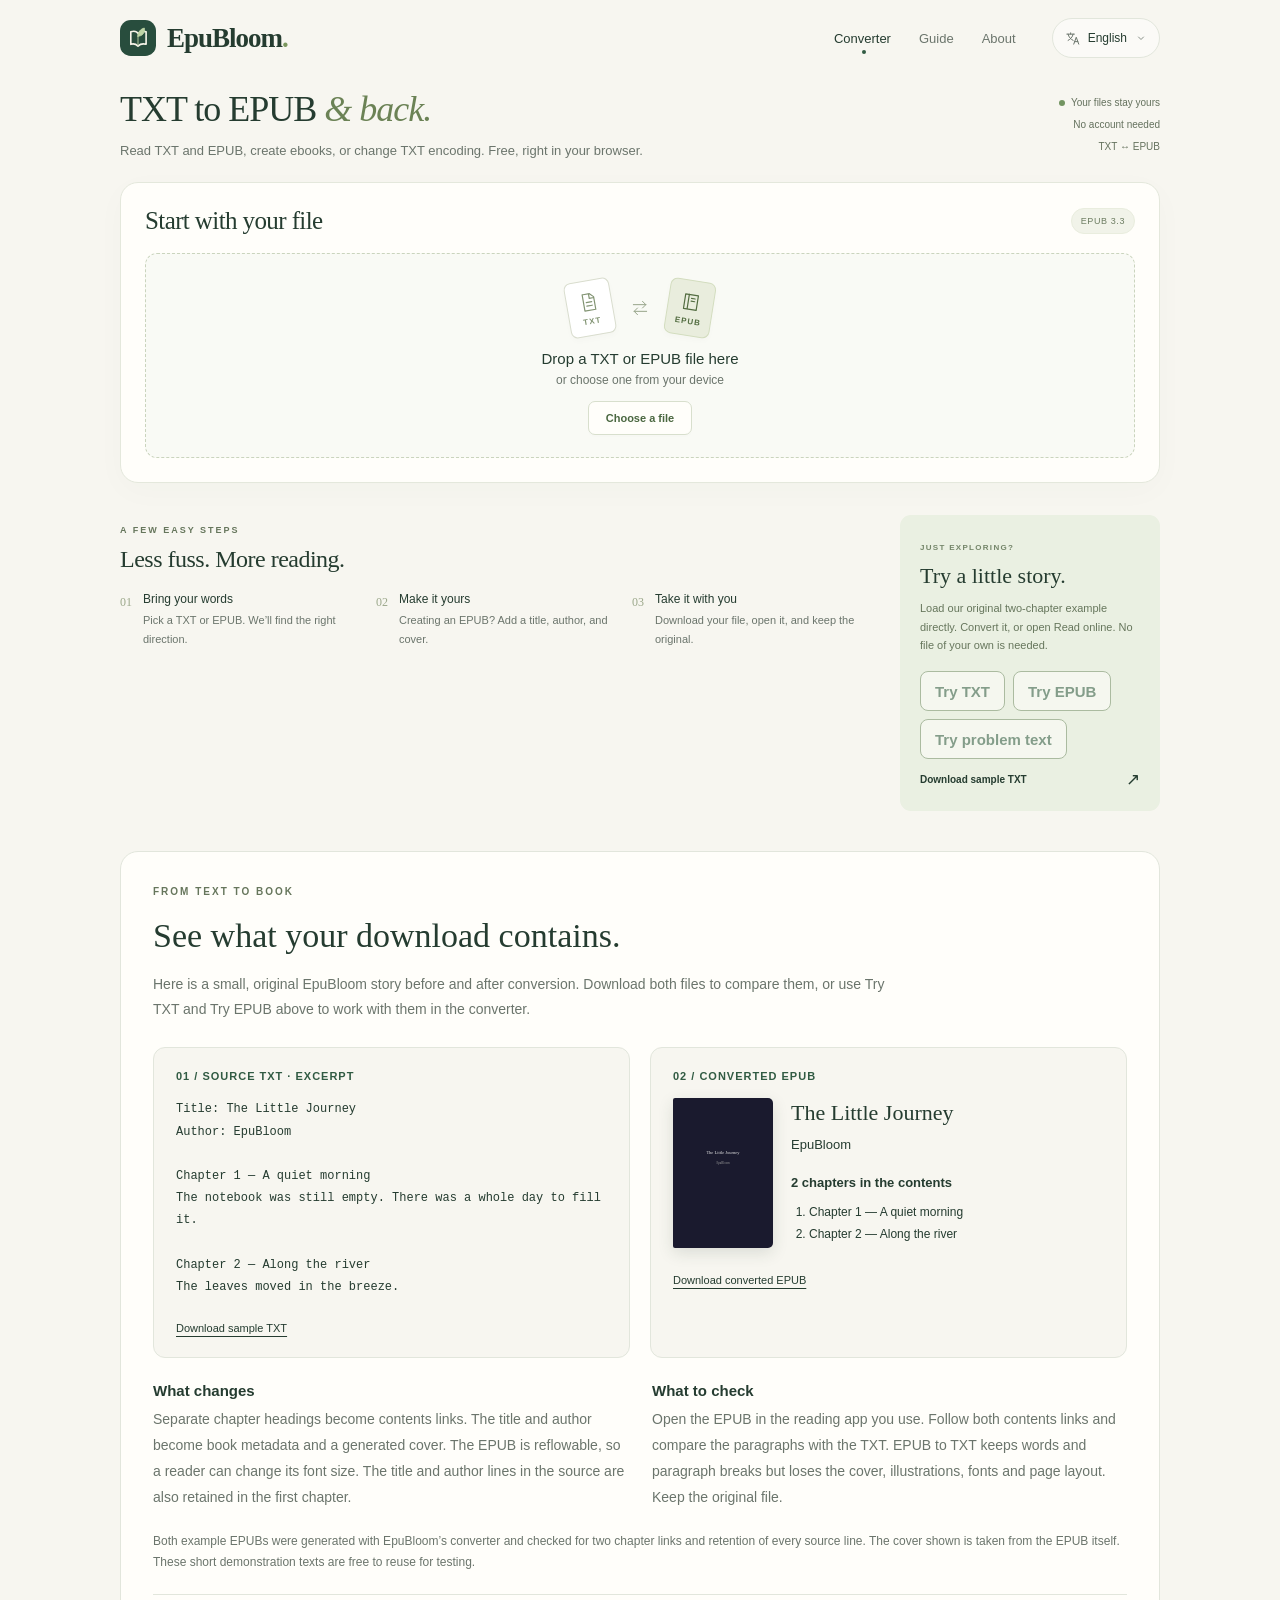
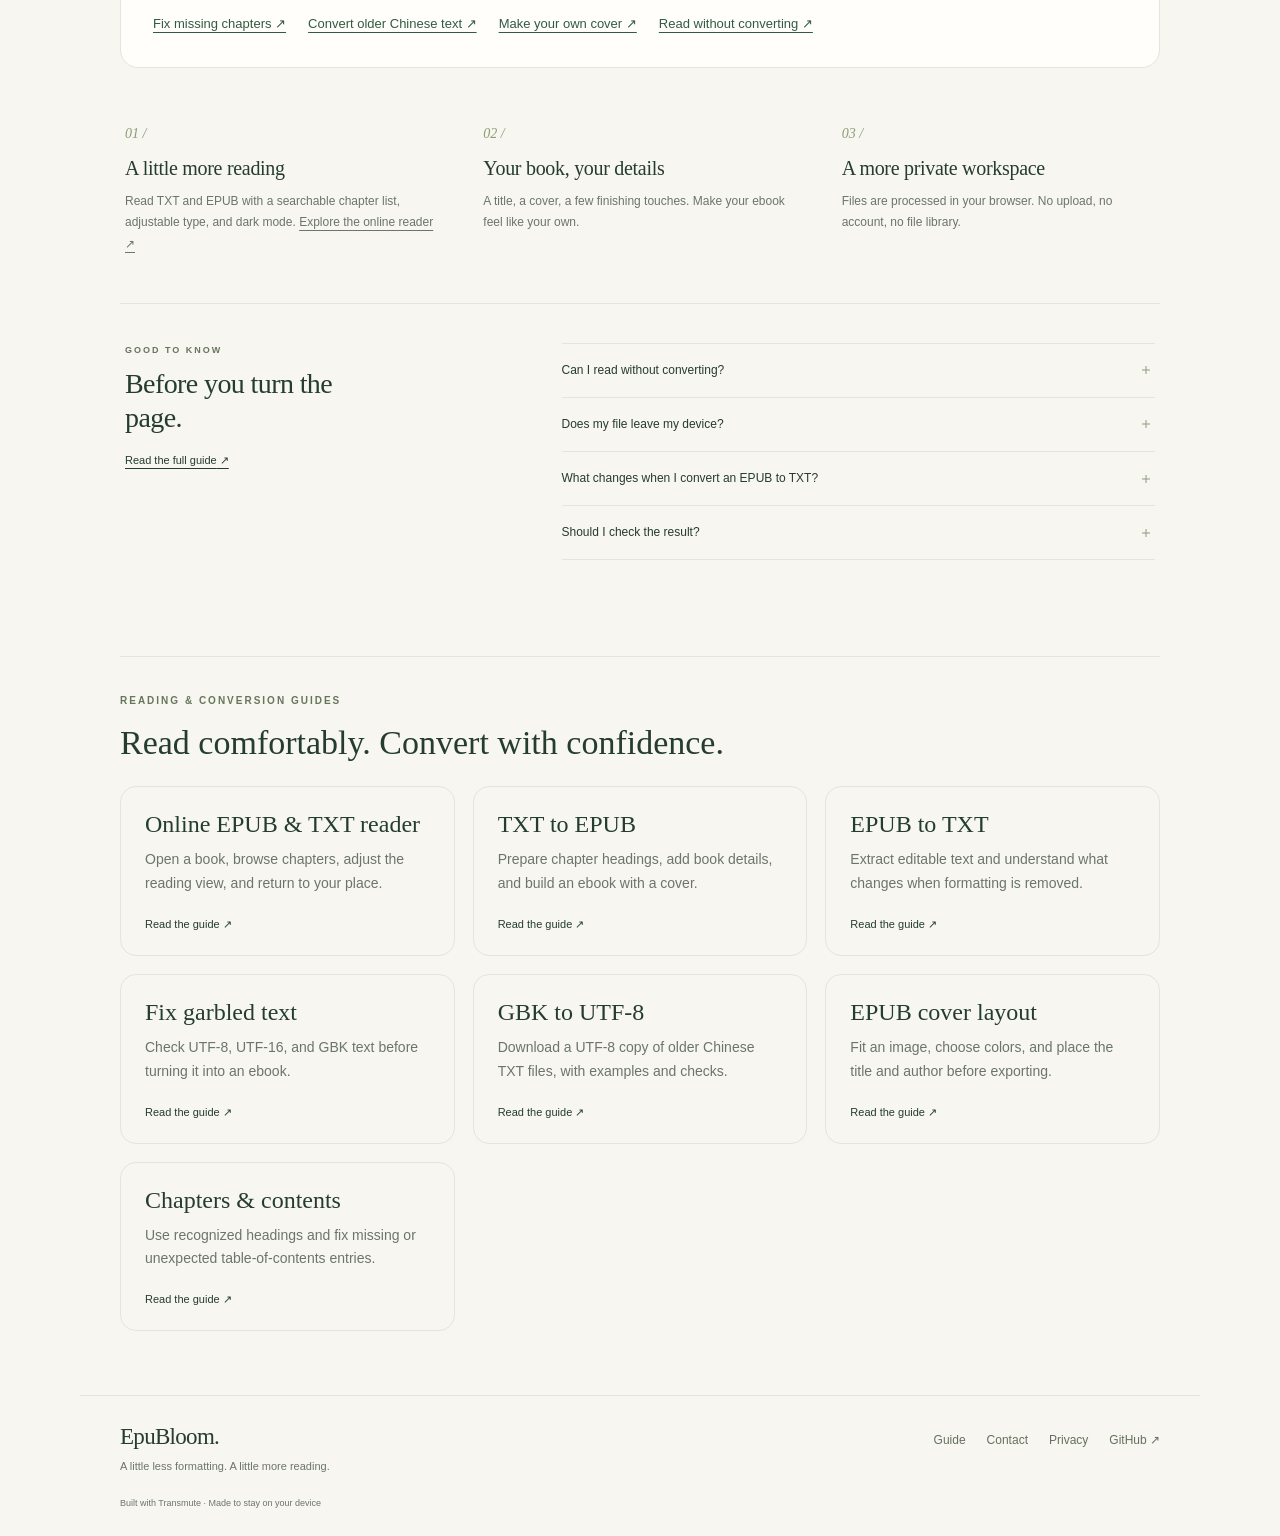
==== commit dfcbf360: "Add editable chapter diagnostics and verified ebook exports" ====
--- a/index.html
+++ b/index.html
@@ -34,7 +34,7 @@
 </section>
 <section id="converter" class="workspace" aria-label="File converter" data-i18n-label="section.converter">
   <div class="converter-card">
-    <div class="card-heading"><div><p data-i18n="converter.eyebrow" class="eyebrow">THE CONVERTER</p><h2 data-i18n="converter.title" >Start with your file</h2></div><div class="card-heading-actions"><button class="read-launch" id="readBtn" type="button" data-i18n-label="reader.open" aria-label="Read online" hidden><svg viewBox="0 0 24 24" aria-hidden="true"><path d="M12 5c-3-2-6-2-9-1v15c3-1 6-1 9 1m0-15c3-2 6-2 9-1v15c-3-1-6-1-9 1V5Z"/></svg><span data-i18n="reader.open">Read online</span></button><span class="version-badge">EPUB 3.3</span></div></div>
+    <div class="card-heading"><div><p data-i18n="converter.eyebrow" class="eyebrow">THE CONVERTER</p><h2 data-i18n="converter.title" >Start with your file</h2></div><div class="card-heading-actions"><button class="read-launch" id="readBtn" type="button" data-i18n-label="reader.open" aria-label="Read online" hidden><svg viewBox="0 0 24 24" aria-hidden="true"><path d="M12 5c-3-2-6-2-9-1v15c3-1 6-1 9 1m0-15c3-2 6-2 9-1v15c-3-1-6-1-9 1V5Z"/></svg><span data-i18n="reader.open">Read online</span></button><button class="read-launch" id="inspectBtn" type="button" data-i18n="work.open" hidden disabled>Check &amp; edit chapters</button><span class="version-badge">EPUB 3.3</span></div></div>
     <div class="converter-file">
     <div class="dropzone" id="dropzone" role="button" tabindex="0" aria-label="Choose a TXT or EPUB file" data-i18n-label="upload.label">
       <div class="file-illustration" aria-hidden="true"><span class="format-sheet txt-sheet"><svg viewBox="0 0 24 24"><path d="M7 3h7l4 4v14H6V3h1Zm6 0v5h5M9 12h6M9 16h6"/></svg><b>TXT</b></span><svg class="swap-icon" viewBox="0 0 24 24"><path d="M4 8h15m-4-4 4 4-4 4M20 16H5m4 4-4-4 4-4"/></svg><span class="format-sheet epub-sheet"><svg viewBox="0 0 24 24"><path d="M5 4h14v16H5V4Zm4 0v16M12 8h4M12 11h4"/></svg><b>EPUB</b></span></div>
@@ -45,11 +45,13 @@
     </div>
     <div class="file-row" id="fileRow" style="display:none"><span class="file-check" aria-hidden="true">✓</span><span class="name" id="fileName"></span><span class="badge" id="fileFormat"></span><button class="remove" id="fileRemove" type="button" aria-label="Remove selected file" data-i18n-label="file.remove">×</button></div>
     </div>
+    <p id="bookHealth" class="book-health" role="status" aria-live="polite" hidden></p>
     <section class="converter-actions" id="converterActions" aria-labelledby="export-heading" hidden>
       <h3 id="export-heading" data-i18n="converter.export">Convert &amp; download</h3>
     <div class="export-name" id="exportNameRow" hidden><label for="exportName" data-i18n="export.name">Export filename</label><div class="export-name-field"><input id="exportName" type="text" maxlength="180" spellcheck="false" aria-describedby="exportNameHint"><span id="exportExtension">.epub</span></div><p id="exportNameHint" role="status"></p></div>
     <button class="btn btn-primary" id="convertBtn" data-i18n="action.choose" type="button" disabled>Choose a file to start</button>
     <button class="btn btn-download" id="downloadBtn" data-i18n="action.download" type="button">Download your file</button>
+    <section id="exportReport" class="export-report" role="status" aria-live="polite" hidden></section>
     <div class="encoding-actions" id="encodingActions" hidden>
       <p class="encoding-source"><span data-i18n="encoding.current">Current TXT encoding</span><strong id="sourceEncoding" role="status">—</strong></p>
       <div class="encoding-row"><span id="encodingLabel" data-i18n="encoding.target">Convert to</span><div class="encoding-control">
@@ -77,7 +79,7 @@
   </div>
   <aside class="workspace-aside"><section class="steps-card"><p data-i18n="steps.eyebrow" class="eyebrow">A FEW EASY STEPS</p><h2 data-i18n="steps.title" >Less fuss. More reading.</h2>
     <ol><li><span class="step-number">01</span><div><h3 data-i18n="steps.one.title" >Bring your words</h3><p data-i18n="steps.one.body" >Pick a TXT or EPUB. We’ll find the right direction.</p></div></li><li><span class="step-number">02</span><div><h3 data-i18n="steps.two.title" >Make it yours</h3><p data-i18n="steps.two.body" >Creating an EPUB? Add a title, author, and cover.</p></div></li><li><span class="step-number">03</span><div><h3 data-i18n="steps.three.title" >Take it with you</h3><p data-i18n="steps.three.body" >Download your file, open it, and keep the original.</p></div></li></ol>
-  </section><section class="sample-card"><span class="sample-label"><span data-i18n="sample.eyebrow">JUST EXPLORING?</span></span><h3 data-i18n="sample.title">Try a little story.</h3><p data-i18n-html="sample.body">Load our original two-chapter example directly. Convert it, or open Read online. No file of your own is needed.</p><div class="sample-actions" role="group" aria-label="Try sample files" data-i18n-label="sample.actions"><button type="button" data-demo-file="txt" data-i18n="sample.tryTxt" disabled>Try TXT</button><button type="button" data-demo-file="epub" data-i18n="sample.tryEpub" disabled>Try EPUB</button></div><p class="sample-replace-hint" data-demo-replace-hint data-i18n="sample.removeFirst" hidden>Remove your selected file to try an example.</p><a href="examples/sample-en.txt" download data-sample-link><span data-i18n="sample.download">Download sample TXT</span><span aria-hidden="true">↗</span></a></section></aside>
+  </section><section class="sample-card"><span class="sample-label"><span data-i18n="sample.eyebrow">JUST EXPLORING?</span></span><h3 data-i18n="sample.title">Try a little story.</h3><p data-i18n-html="sample.body">Load our original two-chapter example directly. Convert it, or open Read online. No file of your own is needed.</p><div class="sample-actions" role="group" aria-label="Try sample files" data-i18n-label="sample.actions"><button type="button" data-demo-file="txt" data-i18n="sample.tryTxt" disabled>Try TXT</button><button type="button" data-demo-file="epub" data-i18n="sample.tryEpub" disabled>Try EPUB</button><button type="button" data-demo-file="check" data-i18n="sample.tryCheck" disabled>Try problem text</button></div><p class="sample-replace-hint" data-demo-replace-hint data-i18n="sample.removeFirst" hidden>Remove your selected file to try an example.</p><a href="examples/sample-en.txt" download data-sample-link><span data-i18n="sample.download">Download sample TXT</span><span aria-hidden="true">↗</span></a></section></aside>
 </section>
 <section class="worked-example" aria-labelledby="example-title" id="example">
   <div class="example-heading"><p class="eyebrow" data-i18n="demo.eyebrow">FROM TEXT TO BOOK</p><h2 id="example-title" data-i18n="demo.title">See what your download contains.</h2><p data-i18n="demo.intro">Here is a small, original EpuBloom story before and after conversion. Download both files to compare them, or use Try TXT and Try EPUB above to work with them in the converter.</p></div>
@@ -104,6 +106,22 @@
 <section class="home-faq"><div><p data-i18n="faq.eyebrow" class="eyebrow">GOOD TO KNOW</p><h2 data-i18n="faq.title" >Before you turn the page.</h2><a class="text-link" href="guide.html"><span data-i18n="faq.guide" >Read the full guide</span> ↗</a></div><div class="faq-list"><details><summary><span data-i18n="faq.reader.question">Can I read without converting?</span></summary><p data-i18n-html="faq.reader.answer">Yes. Select a TXT or EPUB, then click Read online above the file workspace. Choose a theme and font size, navigate chapters, and reselect the same file later to resume. <a href="online-reader.html">See how online reading works</a>.</p></details><details><summary><span data-i18n="faq.upload.question" >Does my file leave my device?</span></summary><p data-i18n-html="faq.upload.answer" >No. Your text, ebook, and cover are read and converted in your browser. The site still needs a connection to load its pages and converter.</p></details><details><summary><span data-i18n="faq.epub.question" >What changes when I convert an EPUB to TXT?</span></summary><p data-i18n-html="faq.epub.answer" >You get the readable text. Images, fonts, links, and page layouts aren’t preserved. Image-only and DRM-protected books aren’t supported.</p></details><details><summary><span data-i18n="faq.check.question" >Should I check the result?</span></summary><p data-i18n-html="faq.check.answer" >Yes. Open the result in your text editor or ebook reader, check the chapter order and content, and keep your original file.</p></details></div></section>
 <section class="conversion-guides" aria-labelledby="guides-title"><p class="eyebrow" data-i18n="guides.eyebrow">READING &amp; CONVERSION GUIDES</p><h2 id="guides-title" data-i18n="guides.title">Read comfortably. Convert with confidence.</h2><div class="guide-cards"><a class="guide-card" href="online-reader.html"><h3 data-i18n="guides.reader.title">Online EPUB &amp; TXT reader</h3><p data-i18n="guides.reader.body">Open a book, browse chapters, adjust the reading view, and return to your place.</p><span class="text-link" data-i18n="guides.read">Read the guide ↗</span></a><a class="guide-card" href="txt-to-epub.html"><h3 data-i18n="guides.txt.title">TXT to EPUB</h3><p data-i18n="guides.txt.body">Prepare chapter headings, add book details, and build an ebook with a cover.</p><span class="text-link" data-i18n="guides.read">Read the guide ↗</span></a><a class="guide-card" href="epub-to-txt.html"><h3 data-i18n="guides.epub.title">EPUB to TXT</h3><p data-i18n="guides.epub.body">Extract editable text and understand what changes when formatting is removed.</p><span class="text-link" data-i18n="guides.read">Read the guide ↗</span></a><a class="guide-card" href="fix-text-encoding.html"><h3 data-i18n="guides.encoding.title">Fix garbled text</h3><p data-i18n="guides.encoding.body">Check UTF-8, UTF-16, and GBK text before turning it into an ebook.</p><span class="text-link" data-i18n="guides.read">Read the guide ↗</span></a><a class="guide-card" href="gbk-to-utf8.html"><h3 data-i18n="guides.gbk.title">GBK to UTF-8</h3><p data-i18n="guides.gbk.body">Download a UTF-8 copy of older Chinese TXT files, with examples and checks.</p><span class="text-link" data-i18n="guides.read">Read the guide ↗</span></a><a class="guide-card" href="epub-cover.html"><h3 data-i18n="guides.coverGuide.title">EPUB cover layout</h3><p data-i18n="guides.coverGuide.body">Fit an image, choose colors, and place the title and author before exporting.</p><span class="text-link" data-i18n="guides.read">Read the guide ↗</span></a><a class="guide-card" href="txt-chapters.html"><h3 data-i18n="guides.chapters.title">Chapters &amp; contents</h3><p data-i18n="guides.chapters.body">Use recognized headings and fix missing or unexpected table-of-contents entries.</p><span class="text-link" data-i18n="guides.read">Read the guide ↗</span></a></div></section>
 </main><footer class="site-footer shell"><div><a class="footer-brand" href="index.html">EpuBloom.</a><p data-i18n="footer.tagline" >A little less formatting. A little more reading.</p></div><nav aria-label="Footer navigation" data-i18n-label="nav.footer"><a href="guide.html"><span data-i18n="nav.guide" >Guide</span></a><a href="contact.html"><span data-i18n="nav.contact" >Contact</span></a><a href="privacy.html"><span data-i18n="nav.privacy" >Privacy</span></a><a href="https://github.com/ficbase/transmute-web">GitHub ↗</a></nav><p class="footer-credit"><span data-i18n="footer.powered" >Built with</span> <a href="https://github.com/ficbase/transmute">Transmute</a> · <span data-i18n="footer.local" >Made to stay on your device</span></p></footer>
+<dialog id="bookWorkbench" class="book-workbench" aria-labelledby="workHeading">
+  <header class="work-header"><div><p class="eyebrow" data-i18n="work.eyebrow">BOOK CHECK &amp; CHAPTER WORKSPACE</p><h2 id="workHeading" data-i18n="work.heading">Review before exporting.</h2><p id="workBookTitle"></p></div><button id="workClose" type="button" aria-label="Close chapter workspace" data-i18n-label="work.close">×</button></header>
+  <div class="work-layout">
+    <aside class="work-sidebar"><label for="workSearch" data-i18n="work.search">Find a chapter or volume</label><input id="workSearch" type="search" autocomplete="off"><p id="workListHint" class="work-note"></p><nav id="workChapterList" aria-label="Book chapters" data-i18n-label="reader.chapters"></nav></aside>
+    <section class="work-editor" aria-label="Chapter editor" data-i18n-label="work.editor">
+      <div class="work-fields"><div><label for="workTitle" data-i18n="work.title">Chapter title</label><input id="workTitle" type="text" maxlength="300"></div><div><label for="workVolume" data-i18n="work.volume">Volume (optional)</label><input id="workVolume" type="text" maxlength="300" aria-describedby="workVolumeHint"></div></div>
+      <p id="workVolumeHint" class="work-note" data-i18n="work.volumeHint">Consecutive chapters with the same volume name are grouped in the EPUB contents. Move chapters to set reading order.</p>
+      <div class="work-actions" role="group" aria-label="Chapter actions" data-i18n-label="work.actions"><button id="workUp" type="button" data-i18n="work.up">Move up</button><button id="workDown" type="button" data-i18n="work.down">Move down</button><button id="workMerge" type="button" data-i18n="work.merge">Make heading part of previous chapter</button><button id="workExclude" type="button" data-i18n="work.exclude">Exclude from export</button><button id="workSplit" type="button" data-i18n="work.split">Split at cursor</button><button id="workJoin" type="button" data-i18n="work.join">Join suspected broken lines</button></div>
+      <p class="work-note" data-i18n="work.editHint">Edit the text directly. To split, place the cursor in the body first. Joining lines is a suggestion; check the preview and undo if needed.</p>
+      <p id="workIncludedState" class="work-note" role="status"></p><label for="workBody" data-i18n="work.body">Chapter body</label><textarea id="workBody" spellcheck="false" rows="10"></textarea><p id="workEditStatus" role="status" class="work-note"></p>
+      <section class="work-preview" aria-labelledby="workPreviewHeading"><h3 id="workPreviewHeading" data-i18n="work.preview">Current chapter preview</h3><h4 id="workPreviewTitle"></h4><div id="workPreview"></div><p id="workPreviewLimit" class="work-note" data-i18n="work.previewLimit" hidden>The preview shows the first 30,000 characters. Export uses the full edited chapter.</p></section>
+      <section class="work-findings" aria-labelledby="workFindingsHeading"><h3 id="workFindingsHeading" data-i18n="work.findings">Items to review</h3><p class="work-note" data-i18n="work.advisory">These are heuristic suggestions. Repeated titles and unusual line breaks can be intentional. Nothing is deleted automatically.</p><p id="workNoIssues" data-i18n="work.noIssues">No issues found by these checks. Please still review your book.</p><div id="workIssues"></div></section>
+    </section>
+  </div>
+  <footer class="work-footer"><div><p id="workChanges"></p><p class="work-note" data-i18n="work.scope">Edits stay in this tab and apply to book conversion. Online reading and TXT encoding conversion use your original file. Removing or reselecting a file clears edits.</p></div><button id="workUndo" type="button" data-i18n="work.undo" disabled>Undo</button><button id="workDone" type="button" data-i18n="work.done">Done</button></footer>
+</dialog>
 <dialog class="reader-dialog" id="onlineReader" aria-labelledby="readerBookTitle" data-theme="paper">
  <div class="reader-shell" id="readerShell">
   <button type="button" class="reader-edge reader-top-edge" id="readerToolbarReveal" aria-label="Show title bar" data-i18n-label="reader.showToolbar" aria-controls="readerToolbar" hidden></button>
--- a/site.css
+++ b/site.css
@@ -2066,6 +2066,55 @@
 }
 
 /* Keep the converter close to the first screen on small devices. */
+.book-health { margin:10px 0 14px; padding:10px 12px; border-radius:8px; background:var(--accent); color:var(--green); font-size:12px; line-height:1.7; }
+.book-workbench { width:min(1200px,calc(100vw - 32px)); max-height:calc(100dvh - 32px); margin:auto; padding:0; border:1px solid var(--line); border-radius:18px; background:var(--white); color:var(--ink); box-shadow:0 25px 100px #16271940; }
+.book-workbench::backdrop { background:#17281f88; backdrop-filter:blur(5px); }
+.work-header { display:flex; align-items:flex-start; justify-content:space-between; gap:16px; padding:22px 26px; border-bottom:1px solid var(--line); }
+.work-header h2 { margin:4px 0; font:normal 28px/1.25 var(--serif); }
+.work-header p { margin:6px 0 0; font-size:13px; }
+.work-header > button { width:36px; height:36px; flex-shrink:0; border:1px solid var(--line); border-radius:50%; background:var(--paper); font-size:22px; color:var(--ink); }
+.work-layout { display:grid; grid-template-columns:250px minmax(0,1fr); }
+.work-sidebar { padding:20px; border-right:1px solid var(--line); background:var(--paper); min-width:0; }
+.book-workbench label { display:block; font-size:12px; font-weight:600; margin-bottom:7px; }
+.book-workbench input,.book-workbench textarea { width:100%; padding:10px; border:1px solid #b8c4b1; border-radius:8px; background:var(--white); color:var(--ink); font-size:14px; }
+#workChapterList { max-height:55dvh; overflow:auto; margin-top:14px; display:grid; gap:6px; }
+#workChapterList button { text-align:left; padding:10px; border:1px solid transparent; border-radius:8px; background:transparent; color:var(--ink); overflow-wrap:anywhere; }
+#workChapterList button[aria-current=true] { background:var(--white); border-color:#8caa7a; }
+#workChapterList small { display:block; color:var(--muted); font-size:11px; margin-top:5px; }
+.work-editor { min-width:0; padding:22px 26px; }
+.work-fields { display:grid; grid-template-columns:1fr 1fr; gap:16px; }
+.work-actions { display:flex; flex-wrap:wrap; gap:8px; margin:16px 0; }
+.work-actions button,.work-footer > button { min-height:38px; border:1px solid #a3b697; padding:8px 12px; border-radius:8px; background:var(--paper); color:var(--green); font-size:12px; }
+.book-workbench button:disabled { opacity:.45; }
+.work-note { font-size:12px; line-height:1.8; color:var(--muted); }
+#workBody { min-height:180px; max-height:55dvh; resize:vertical; line-height:1.8; }
+.work-preview,.work-findings { margin-top:22px; border-top:1px solid var(--line); padding-top:18px; }
+.work-preview h3,.work-findings h3 { font-size:15px; margin:0 0 10px; }
+.work-preview h4 { font:normal 22px/1.4 var(--serif); margin:18px 0; }
+#workPreview { white-space:pre-wrap; overflow-wrap:anywhere; max-height:380px; overflow:auto; font:16px/1.9 var(--serif); }
+#workIssues { display:grid; gap:6px; }
+#workIssues button { text-align:left; border:1px solid #ddd3b2; border-radius:7px; padding:10px; background:#f9f5e8; color:#675120; font-size:12px; line-height:1.7; }
+.work-footer { position:sticky; bottom:0; display:flex; align-items:center; gap:10px; padding:14px 24px; border-top:1px solid var(--line); background:var(--white); }
+.work-footer > div { flex:1; min-width:0; }
+.work-footer p { margin:0; font-size:12px; line-height:1.7; }
+#workDone { background:var(--green); color:var(--white); }
+.export-report { padding:14px; border:1px solid #91ac7f; background:#edf3e8; border-radius:10px; margin:12px 0; color:var(--ink); }
+.export-report h3 { font-size:14px; margin:0 0 10px; }
+.export-report.failed { border-color:#bd7470; background:#fff0ed; }
+.export-report p { font-size:12px; line-height:1.7; margin:5px 0; }
+.export-report .work-report-note { color:var(--muted); margin-top:12px; }
+@media(max-width:760px) {
+ .card-heading-actions { flex-wrap:wrap; justify-content:flex-end; }
+ .book-workbench { width:calc(100vw - 16px); max-height:calc(100dvh - 16px); border-radius:12px; }
+ .work-header,.work-editor { padding:18px; }
+ .work-layout,.work-fields { grid-template-columns:minmax(0,1fr); }
+ .work-sidebar { border-right:0; border-bottom:1px solid var(--line); padding:16px; }
+ #workChapterList { max-height:150px; }
+ .work-footer { padding:12px; flex-wrap:wrap; }
+ .work-footer > div { flex-basis:100%; }
+ .work-footer > button { flex:1; }
+ .work-header h2 { font-size:24px; }
+}
 @media(max-width:680px) {
   .hero {
     grid-template-columns:minmax(0,1fr);
